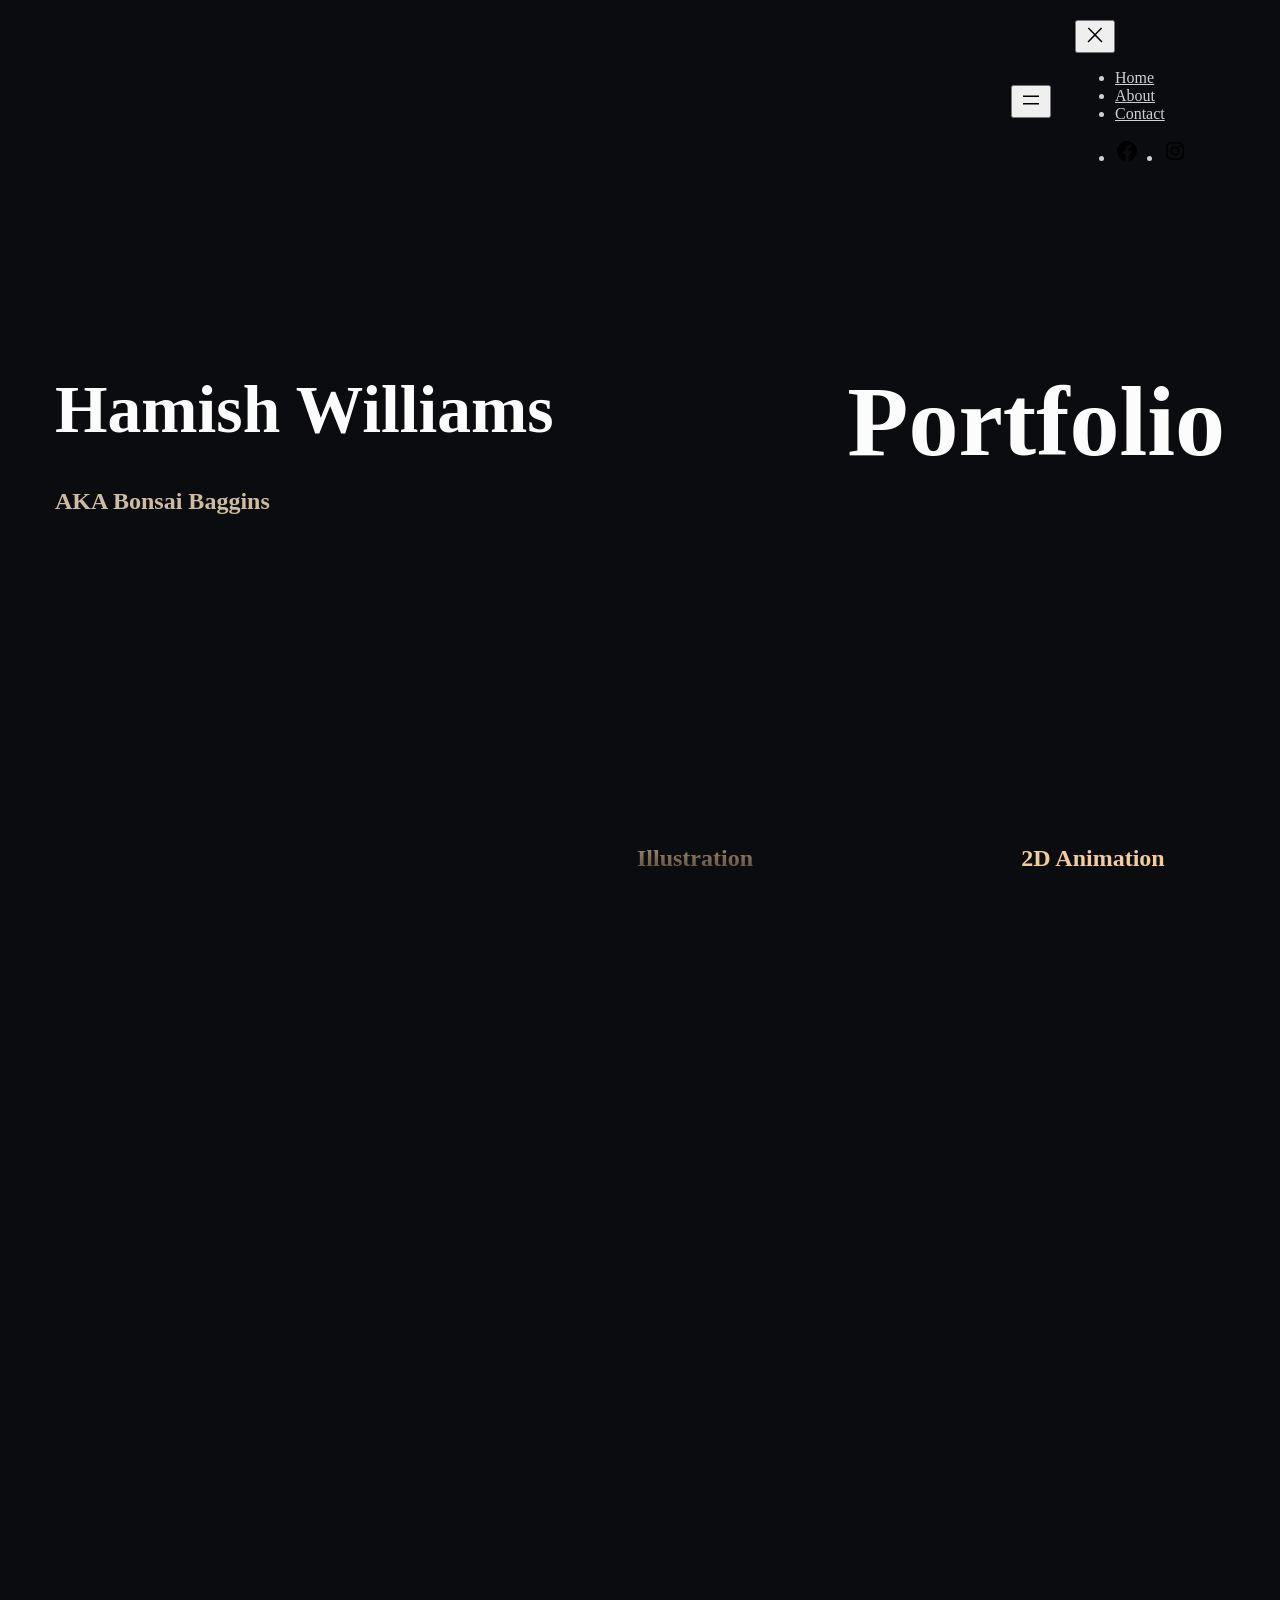
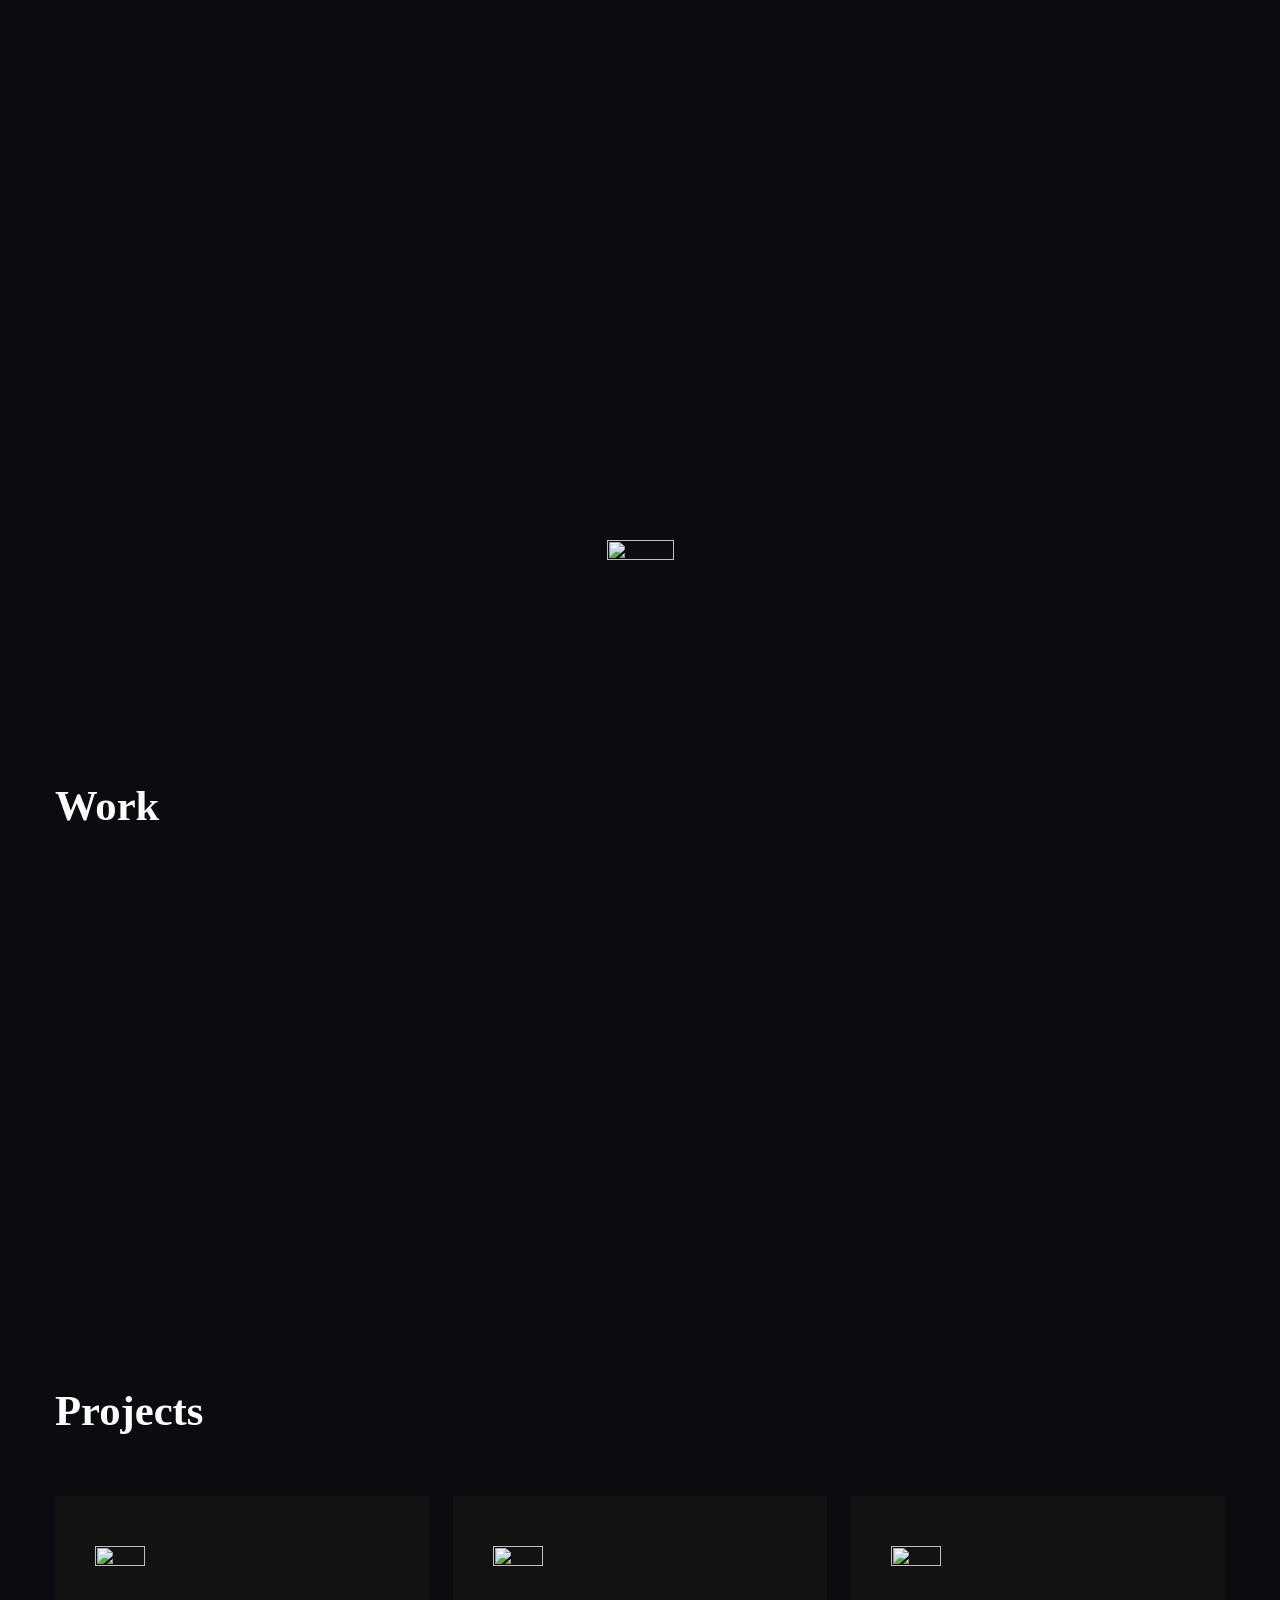
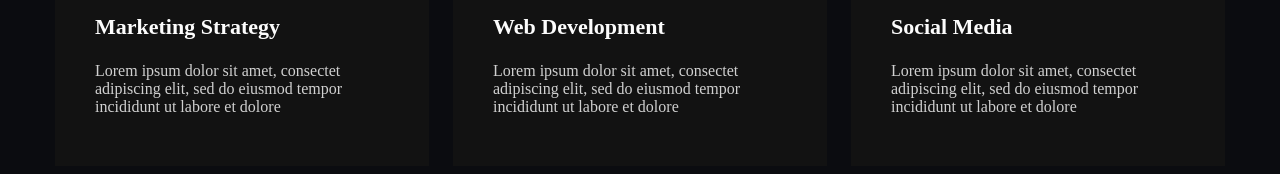
==== index.html @ 776151cf "Mobile menu update" ====
<!DOCTYPE html>
<html lang="en-US">
<head>
	<meta charset="UTF-8">
	<meta name="viewport" content="width=device-width, initial-scale=1">
<meta name="robots" content="max-image-preview:large">
<title>Bonsai Baggins Portfolio</title>
<link rel="alternate" type="application/rss+xml" title="Bonsai Baggins Portfolio &raquo; Feed" href="https://bonsaibaggins.com/feed/">
<link rel="alternate" type="application/rss+xml" title="Bonsai Baggins Portfolio &raquo; Comments Feed" href="https://bonsaibaggins.com/comments/feed/">
<script>
window._wpemojiSettings = {"baseUrl":"https:\/\/s.w.org\/images\/core\/emoji\/14.0.0\/72x72\/","ext":".png","svgUrl":"https:\/\/s.w.org\/images\/core\/emoji\/14.0.0\/svg\/","svgExt":".svg","source":{"concatemoji":"https:\/\/bonsaibaggins.com\/wp-includes\/js\/wp-emoji-release.min.js?ver=6.2"}};
/*! This file is auto-generated */
!function(e,a,t){var n,r,o,i=a.createElement("canvas"),p=i.getContext&&i.getContext("2d");function s(e,t){p.clearRect(0,0,i.width,i.height),p.fillText(e,0,0);e=i.toDataURL();return p.clearRect(0,0,i.width,i.height),p.fillText(t,0,0),e===i.toDataURL()}function c(e){var t=a.createElement("script");t.src=e,t.defer=t.type="text/javascript",a.getElementsByTagName("head")[0].appendChild(t)}for(o=Array("flag","emoji"),t.supports={everything:!0,everythingExceptFlag:!0},r=0;r<o.length;r++)t.supports[o[r]]=function(e){if(p&&p.fillText)switch(p.textBaseline="top",p.font="600 32px Arial",e){case"flag":return s("🏳️‍⚧️","🏳️​⚧️")?!1:!s("🇺🇳","🇺​🇳")&&!s("🏴󠁧󠁢󠁥󠁮󠁧󠁿","🏴​󠁧​󠁢​󠁥​󠁮​󠁧​󠁿");case"emoji":return!s("🫱🏻‍🫲🏿","🫱🏻​🫲🏿")}return!1}(o[r]),t.supports.everything=t.supports.everything&&t.supports[o[r]],"flag"!==o[r]&&(t.supports.everythingExceptFlag=t.supports.everythingExceptFlag&&t.supports[o[r]]);t.supports.everythingExceptFlag=t.supports.everythingExceptFlag&&!t.supports.flag,t.DOMReady=!1,t.readyCallback=function(){t.DOMReady=!0},t.supports.everything||(n=function(){t.readyCallback()},a.addEventListener?(a.addEventListener("DOMContentLoaded",n,!1),e.addEventListener("load",n,!1)):(e.attachEvent("onload",n),a.attachEvent("onreadystatechange",function(){"complete"===a.readyState&&t.readyCallback()})),(e=t.source||{}).concatemoji?c(e.concatemoji):e.wpemoji&&e.twemoji&&(c(e.twemoji),c(e.wpemoji)))}(window,document,window._wpemojiSettings);
</script>
<style>img.wp-smiley,
img.emoji {
	display: inline !important;
	border: none !important;
	box-shadow: none !important;
	height: 1em !important;
	width: 1em !important;
	margin: 0 0.07em !important;
	vertical-align: -0.1em !important;
	background: none !important;
	padding: 0 !important;
}</style>
	<style id="wp-block-site-logo-inline-css">.wp-block-site-logo{box-sizing:border-box;line-height:0}.wp-block-site-logo a{display:inline-block}.wp-block-site-logo.is-default-size img{height:auto;width:120px}.wp-block-site-logo img{height:auto;max-width:100%}.wp-block-site-logo a,.wp-block-site-logo img{border-radius:inherit}.wp-block-site-logo.aligncenter{margin-left:auto;margin-right:auto;text-align:center}.wp-block-site-logo.is-style-rounded{border-radius:9999px}</style>
<style id="wp-block-navigation-link-inline-css">.wp-block-navigation .wp-block-navigation-item__label{overflow-wrap:break-word;word-break:normal}.wp-block-navigation .wp-block-navigation-item__description{display:none}</style>
<link rel="stylesheet" id="wp-block-social-links-css" href="https://bonsaibaggins.com/wp-includes/blocks/social-links/style.min.css?ver=6.2" media="all">
<link rel="stylesheet" id="wp-block-navigation-css" href="https://bonsaibaggins.com/wp-includes/blocks/navigation/style.min.css?ver=6.2" media="all">
<style id="wp-block-navigation-inline-css">.wp-block-navigation a:where(:not(.wp-element-button)){color: inherit;}</style>
<style id="wp-block-columns-inline-css">.wp-block-columns{align-items:normal!important;box-sizing:border-box;display:flex;flex-wrap:wrap!important;margin-bottom:1.75em}@media (min-width:782px){.wp-block-columns{flex-wrap:nowrap!important}}.wp-block-columns.are-vertically-aligned-top{align-items:flex-start}.wp-block-columns.are-vertically-aligned-center{align-items:center}.wp-block-columns.are-vertically-aligned-bottom{align-items:flex-end}@media (max-width:781px){.wp-block-columns:not(.is-not-stacked-on-mobile)>.wp-block-column{flex-basis:100%!important}}@media (min-width:782px){.wp-block-columns:not(.is-not-stacked-on-mobile)>.wp-block-column{flex-basis:0;flex-grow:1}.wp-block-columns:not(.is-not-stacked-on-mobile)>.wp-block-column[style*=flex-basis]{flex-grow:0}}.wp-block-columns.is-not-stacked-on-mobile{flex-wrap:nowrap!important}.wp-block-columns.is-not-stacked-on-mobile>.wp-block-column{flex-basis:0;flex-grow:1}.wp-block-columns.is-not-stacked-on-mobile>.wp-block-column[style*=flex-basis]{flex-grow:0}:where(.wp-block-columns.has-background){padding:1.25em 2.375em}.wp-block-column{flex-grow:1;min-width:0;overflow-wrap:break-word;word-break:break-word}.wp-block-column.is-vertically-aligned-top{align-self:flex-start}.wp-block-column.is-vertically-aligned-center{align-self:center}.wp-block-column.is-vertically-aligned-bottom{align-self:flex-end}.wp-block-column.is-vertically-aligned-bottom,.wp-block-column.is-vertically-aligned-center,.wp-block-column.is-vertically-aligned-top{width:100%}</style>
<link rel="stylesheet" id="wp-components-css" href="https://bonsaibaggins.com/wp-includes/css/dist/components/style.min.css?ver=6.2" media="all">
<link rel="stylesheet" id="wp-block-editor-css" href="https://bonsaibaggins.com/wp-includes/css/dist/block-editor/style.min.css?ver=6.2" media="all">
<link rel="stylesheet" id="wp-nux-css" href="https://bonsaibaggins.com/wp-includes/css/dist/nux/style.min.css?ver=6.2" media="all">
<link rel="stylesheet" id="wp-reusable-blocks-css" href="https://bonsaibaggins.com/wp-includes/css/dist/reusable-blocks/style.min.css?ver=6.2" media="all">
<link rel="stylesheet" id="wp-editor-css" href="https://bonsaibaggins.com/wp-includes/css/dist/editor/style.min.css?ver=6.2" media="all">
<link rel="stylesheet" id="sticky_block-css-css" href="https://bonsaibaggins.com/wp-content/plugins/sticky-block/dist/blocks.style.build.css" media="all">
<style id="wp-block-template-part-inline-css">.wp-block-template-part.has-background{margin-bottom:0;margin-top:0;padding:1.25em 2.375em}</style>
<style id="wp-block-spacer-inline-css">.wp-block-spacer{clear:both}</style>
<style id="wp-block-heading-inline-css">h1.has-background,h2.has-background,h3.has-background,h4.has-background,h5.has-background,h6.has-background{padding:1.25em 2.375em}</style>
<link rel="stylesheet" id="edsanimate-block-style-css" href="https://bonsaibaggins.com/wp-content/plugins/animate-it/assets/css/block-style.css?ver=1681634035" media="all">
<style id="wp-block-group-inline-css">.wp-block-group{box-sizing:border-box}
:where(.wp-block-group.has-background){padding:1.25em 2.375em}</style>
<link rel="stylesheet" id="nk-awb-css" href="https://bonsaibaggins.com/wp-content/plugins/advanced-backgrounds/assets/awb/awb.min.css?ver=1.10.0" media="all">
<style id="wp-block-image-inline-css">.wp-block-image img{height:auto;max-width:100%;vertical-align:bottom}.wp-block-image img,.wp-block-image.has-custom-border img{box-sizing:border-box}.wp-block-image.aligncenter{text-align:center}.wp-block-image.alignfull img,.wp-block-image.alignwide img{height:auto;width:100%}.wp-block-image .aligncenter,.wp-block-image .alignleft,.wp-block-image .alignright,.wp-block-image.aligncenter,.wp-block-image.alignleft,.wp-block-image.alignright{display:table}.wp-block-image .aligncenter>figcaption,.wp-block-image .alignleft>figcaption,.wp-block-image .alignright>figcaption,.wp-block-image.aligncenter>figcaption,.wp-block-image.alignleft>figcaption,.wp-block-image.alignright>figcaption{caption-side:bottom;display:table-caption}.wp-block-image .alignleft{float:left;margin:.5em 1em .5em 0}.wp-block-image .alignright{float:right;margin:.5em 0 .5em 1em}.wp-block-image .aligncenter{margin-left:auto;margin-right:auto}.wp-block-image figcaption{margin-bottom:1em;margin-top:.5em}.wp-block-image .is-style-rounded img,.wp-block-image.is-style-circle-mask img,.wp-block-image.is-style-rounded img{border-radius:9999px}@supports ((-webkit-mask-image:none) or (mask-image:none)) or (-webkit-mask-image:none){.wp-block-image.is-style-circle-mask img{border-radius:0;-webkit-mask-image:url('data:image/svg+xml;utf8,<svg viewBox="0 0 100 100" xmlns="http://www.w3.org/2000/svg"><circle cx="50" cy="50" r="50"/></svg>');mask-image:url('data:image/svg+xml;utf8,<svg viewBox="0 0 100 100" xmlns="http://www.w3.org/2000/svg"><circle cx="50" cy="50" r="50"/></svg>');mask-mode:alpha;-webkit-mask-position:center;mask-position:center;-webkit-mask-repeat:no-repeat;mask-repeat:no-repeat;-webkit-mask-size:contain;mask-size:contain}}.wp-block-image :where(.has-border-color){border-style:solid}.wp-block-image :where([style*=border-top-color]){border-top-style:solid}.wp-block-image :where([style*=border-right-color]){border-right-style:solid}.wp-block-image :where([style*=border-bottom-color]){border-bottom-style:solid}.wp-block-image :where([style*=border-left-color]){border-left-style:solid}.wp-block-image :where([style*=border-width]){border-style:solid}.wp-block-image :where([style*=border-top-width]){border-top-style:solid}.wp-block-image :where([style*=border-right-width]){border-right-style:solid}.wp-block-image :where([style*=border-bottom-width]){border-bottom-style:solid}.wp-block-image :where([style*=border-left-width]){border-left-style:solid}.wp-block-image figure{margin:0}
.wp-block-image figcaption{color:#555;font-size:13px;text-align:center}.is-dark-theme .wp-block-image figcaption{color:hsla(0,0%,100%,.65)}.wp-block-image{margin:0 0 1em}</style>
<style id="wp-block-post-featured-image-inline-css">.wp-block-post-featured-image{margin-left:0;margin-right:0}.wp-block-post-featured-image a{display:block}.wp-block-post-featured-image img{box-sizing:border-box;height:auto;max-width:100%;vertical-align:bottom;width:100%}.wp-block-post-featured-image.alignfull img,.wp-block-post-featured-image.alignwide img{width:100%}.wp-block-post-featured-image .wp-block-post-featured-image__overlay.has-background-dim{background-color:#000;inset:0;position:absolute}.wp-block-post-featured-image{position:relative}.wp-block-post-featured-image .wp-block-post-featured-image__overlay.has-background-gradient{background-color:transparent}.wp-block-post-featured-image .wp-block-post-featured-image__overlay.has-background-dim-0{opacity:0}.wp-block-post-featured-image .wp-block-post-featured-image__overlay.has-background-dim-10{opacity:.1}.wp-block-post-featured-image .wp-block-post-featured-image__overlay.has-background-dim-20{opacity:.2}.wp-block-post-featured-image .wp-block-post-featured-image__overlay.has-background-dim-30{opacity:.3}.wp-block-post-featured-image .wp-block-post-featured-image__overlay.has-background-dim-40{opacity:.4}.wp-block-post-featured-image .wp-block-post-featured-image__overlay.has-background-dim-50{opacity:.5}.wp-block-post-featured-image .wp-block-post-featured-image__overlay.has-background-dim-60{opacity:.6}.wp-block-post-featured-image .wp-block-post-featured-image__overlay.has-background-dim-70{opacity:.7}.wp-block-post-featured-image .wp-block-post-featured-image__overlay.has-background-dim-80{opacity:.8}.wp-block-post-featured-image .wp-block-post-featured-image__overlay.has-background-dim-90{opacity:.9}.wp-block-post-featured-image .wp-block-post-featured-image__overlay.has-background-dim-100{opacity:1}</style>
<style id="wp-block-post-title-inline-css">.wp-block-post-title{box-sizing:border-box;word-break:break-word}.wp-block-post-title a{display:inline-block}</style>
<style id="wp-block-post-template-inline-css">.wp-block-post-template{list-style:none;margin-bottom:0;margin-top:0;max-width:100%;padding:0}.wp-block-post-template.wp-block-post-template{background:none}.wp-block-post-template.is-flex-container{display:flex;flex-direction:row;flex-wrap:wrap;gap:1.25em}.wp-block-post-template.is-flex-container li{margin:0;width:100%}@media (min-width:600px){.wp-block-post-template.is-flex-container.is-flex-container.columns-2>li{width:calc(50% - .625em)}.wp-block-post-template.is-flex-container.is-flex-container.columns-3>li{width:calc(33.33333% - .83333em)}.wp-block-post-template.is-flex-container.is-flex-container.columns-4>li{width:calc(25% - .9375em)}.wp-block-post-template.is-flex-container.is-flex-container.columns-5>li{width:calc(20% - 1em)}.wp-block-post-template.is-flex-container.is-flex-container.columns-6>li{width:calc(16.66667% - 1.04167em)}}</style>
<style id="wp-block-paragraph-inline-css">.is-small-text{font-size:.875em}.is-regular-text{font-size:1em}.is-large-text{font-size:2.25em}.is-larger-text{font-size:3em}.has-drop-cap:not(:focus):first-letter{float:left;font-size:8.4em;font-style:normal;font-weight:100;line-height:.68;margin:.05em .1em 0 0;text-transform:uppercase}body.rtl .has-drop-cap:not(:focus):first-letter{float:none;margin-left:.1em}p.has-drop-cap.has-background{overflow:hidden}p.has-background{padding:1.25em 2.375em}:where(p.has-text-color:not(.has-link-color)) a{color:inherit}</style>
<style id="wp-block-site-title-inline-css">.wp-block-site-title a{color:inherit}</style>
<style id="wp-block-separator-inline-css">@charset "UTF-8";.wp-block-separator{border:1px solid;border-left:none;border-right:none}.wp-block-separator.is-style-dots{background:none!important;border:none;height:auto;line-height:1;text-align:center}.wp-block-separator.is-style-dots:before{color:currentColor;content:"···";font-family:serif;font-size:1.5em;letter-spacing:2em;padding-left:2em}
.wp-block-separator.has-css-opacity{opacity:.4}.wp-block-separator{border:none;border-bottom:2px solid;margin-left:auto;margin-right:auto}.wp-block-separator.has-alpha-channel-opacity{opacity:1}.wp-block-separator:not(.is-style-wide):not(.is-style-dots){width:100px}.wp-block-separator.has-background:not(.is-style-dots){border-bottom:none;height:1px}.wp-block-separator.has-background:not(.is-style-wide):not(.is-style-dots){height:2px}</style>
<style id="wp-block-list-inline-css">ol,ul{box-sizing:border-box}ol.has-background,ul.has-background{padding:1.25em 2.375em}</style>
<style id="wp-block-library-inline-css">:root{--wp-admin-theme-color:#007cba;--wp-admin-theme-color--rgb:0,124,186;--wp-admin-theme-color-darker-10:#006ba1;--wp-admin-theme-color-darker-10--rgb:0,107,161;--wp-admin-theme-color-darker-20:#005a87;--wp-admin-theme-color-darker-20--rgb:0,90,135;--wp-admin-border-width-focus:2px;--wp-block-synced-color:#7a00df;--wp-block-synced-color--rgb:122,0,223}@media (-webkit-min-device-pixel-ratio:2),(min-resolution:192dpi){:root{--wp-admin-border-width-focus:1.5px}}.wp-element-button{cursor:pointer}:root{--wp--preset--font-size--normal:16px;--wp--preset--font-size--huge:42px}:root .has-very-light-gray-background-color{background-color:#eee}:root .has-very-dark-gray-background-color{background-color:#313131}:root .has-very-light-gray-color{color:#eee}:root .has-very-dark-gray-color{color:#313131}:root .has-vivid-green-cyan-to-vivid-cyan-blue-gradient-background{background:linear-gradient(135deg,#00d084,#0693e3)}:root .has-purple-crush-gradient-background{background:linear-gradient(135deg,#34e2e4,#4721fb 50%,#ab1dfe)}:root .has-hazy-dawn-gradient-background{background:linear-gradient(135deg,#faaca8,#dad0ec)}:root .has-subdued-olive-gradient-background{background:linear-gradient(135deg,#fafae1,#67a671)}:root .has-atomic-cream-gradient-background{background:linear-gradient(135deg,#fdd79a,#004a59)}:root .has-nightshade-gradient-background{background:linear-gradient(135deg,#330968,#31cdcf)}:root .has-midnight-gradient-background{background:linear-gradient(135deg,#020381,#2874fc)}.has-regular-font-size{font-size:1em}.has-larger-font-size{font-size:2.625em}.has-normal-font-size{font-size:var(--wp--preset--font-size--normal)}.has-huge-font-size{font-size:var(--wp--preset--font-size--huge)}.has-text-align-center{text-align:center}.has-text-align-left{text-align:left}.has-text-align-right{text-align:right}#end-resizable-editor-section{display:none}.aligncenter{clear:both}.items-justified-left{justify-content:flex-start}.items-justified-center{justify-content:center}.items-justified-right{justify-content:flex-end}.items-justified-space-between{justify-content:space-between}.screen-reader-text{clip:rect(1px,1px,1px,1px);word-wrap:normal!important;border:0;-webkit-clip-path:inset(50%);clip-path:inset(50%);height:1px;margin:-1px;overflow:hidden;padding:0;position:absolute;width:1px}.screen-reader-text:focus{clip:auto!important;background-color:#ddd;-webkit-clip-path:none;clip-path:none;color:#444;display:block;font-size:1em;height:auto;left:5px;line-height:normal;padding:15px 23px 14px;text-decoration:none;top:5px;width:auto;z-index:100000}html :where(.has-border-color){border-style:solid}html :where([style*=border-top-color]){border-top-style:solid}html :where([style*=border-right-color]){border-right-style:solid}html :where([style*=border-bottom-color]){border-bottom-style:solid}html :where([style*=border-left-color]){border-left-style:solid}html :where([style*=border-width]){border-style:solid}html :where([style*=border-top-width]){border-top-style:solid}html :where([style*=border-right-width]){border-right-style:solid}html :where([style*=border-bottom-width]){border-bottom-style:solid}html :where([style*=border-left-width]){border-left-style:solid}html :where(img[class*=wp-image-]){height:auto;max-width:100%}figure{margin:0 0 1em}html :where(.is-position-sticky){--wp-admin--admin-bar--position-offset:var(--wp-admin--admin-bar--height,0px)}@media screen and (max-width:600px){html :where(.is-position-sticky){--wp-admin--admin-bar--position-offset:0px}}</style>
<style id="global-styles-inline-css">body{--wp--preset--color--black: #000000;--wp--preset--color--cyan-bluish-gray: #abb8c3;--wp--preset--color--white: #ffffff;--wp--preset--color--pale-pink: #f78da7;--wp--preset--color--vivid-red: #cf2e2e;--wp--preset--color--luminous-vivid-orange: #ff6900;--wp--preset--color--luminous-vivid-amber: #fcb900;--wp--preset--color--light-green-cyan: #7bdcb5;--wp--preset--color--vivid-green-cyan: #00d084;--wp--preset--color--pale-cyan-blue: #8ed1fc;--wp--preset--color--vivid-cyan-blue: #0693e3;--wp--preset--color--vivid-purple: #9b51e0;--wp--preset--color--zeever-primary: #FCFCFC;--wp--preset--color--zeever-secondary: #f0cc9c;--wp--preset--color--zeever-third: #121212;--wp--preset--color--zeever-bodytext: #D0D0D0;--wp--preset--color--zeever-bgsoft: #0B0C10;--wp--preset--color--zeever-border: #363636;--wp--preset--color--zeever-button-border: #cfbba1;--wp--preset--color--zeever-form: #252525;--wp--preset--gradient--vivid-cyan-blue-to-vivid-purple: linear-gradient(135deg,rgba(6,147,227,1) 0%,rgb(155,81,224) 100%);--wp--preset--gradient--light-green-cyan-to-vivid-green-cyan: linear-gradient(135deg,rgb(122,220,180) 0%,rgb(0,208,130) 100%);--wp--preset--gradient--luminous-vivid-amber-to-luminous-vivid-orange: linear-gradient(135deg,rgba(252,185,0,1) 0%,rgba(255,105,0,1) 100%);--wp--preset--gradient--luminous-vivid-orange-to-vivid-red: linear-gradient(135deg,rgba(255,105,0,1) 0%,rgb(207,46,46) 100%);--wp--preset--gradient--very-light-gray-to-cyan-bluish-gray: linear-gradient(135deg,rgb(238,238,238) 0%,rgb(169,184,195) 100%);--wp--preset--gradient--cool-to-warm-spectrum: linear-gradient(135deg,rgb(74,234,220) 0%,rgb(151,120,209) 20%,rgb(207,42,186) 40%,rgb(238,44,130) 60%,rgb(251,105,98) 80%,rgb(254,248,76) 100%);--wp--preset--gradient--blush-light-purple: linear-gradient(135deg,rgb(255,206,236) 0%,rgb(152,150,240) 100%);--wp--preset--gradient--blush-bordeaux: linear-gradient(135deg,rgb(254,205,165) 0%,rgb(254,45,45) 50%,rgb(107,0,62) 100%);--wp--preset--gradient--luminous-dusk: linear-gradient(135deg,rgb(255,203,112) 0%,rgb(199,81,192) 50%,rgb(65,88,208) 100%);--wp--preset--gradient--pale-ocean: linear-gradient(135deg,rgb(255,245,203) 0%,rgb(182,227,212) 50%,rgb(51,167,181) 100%);--wp--preset--gradient--electric-grass: linear-gradient(135deg,rgb(202,248,128) 0%,rgb(113,206,126) 100%);--wp--preset--gradient--midnight: linear-gradient(135deg,rgb(2,3,129) 0%,rgb(40,116,252) 100%);--wp--preset--gradient--quinary-to-septenary: linear-gradient(160deg, var(--wp--preset--color--quinary), var(--wp--preset--color--septenary));--wp--preset--duotone--dark-grayscale: url('#wp-duotone-dark-grayscale');--wp--preset--duotone--grayscale: url('#wp-duotone-grayscale');--wp--preset--duotone--purple-yellow: url('#wp-duotone-purple-yellow');--wp--preset--duotone--blue-red: url('#wp-duotone-blue-red');--wp--preset--duotone--midnight: url('#wp-duotone-midnight');--wp--preset--duotone--magenta-yellow: url('#wp-duotone-magenta-yellow');--wp--preset--duotone--purple-green: url('#wp-duotone-purple-green');--wp--preset--duotone--blue-orange: url('#wp-duotone-blue-orange');--wp--preset--font-size--small: 18px;--wp--preset--font-size--medium: 20px;--wp--preset--font-size--large: 24px;--wp--preset--font-size--x-large: 42px;--wp--preset--font-size--tiny: 16px;--wp--preset--font-size--normal: 20px;--wp--preset--font-size--extra-large: 40px;--wp--preset--font-size--huge: 96px;--wp--preset--font-size--gigantic: 144px;--wp--preset--font-size--heading-1: clamp(42px, 5.2778vw, 76px );--wp--preset--font-size--heading-2: clamp(28px, 3.334vw, 48px);--wp--preset--font-size--heading-3: clamp(22px, 1.667vw, 24px);--wp--preset--font-size--heading-4: clamp(20px, 1.528vw, 22px);--wp--preset--font-size--heading-5: clamp(18px, 1.389vw, 20px);--wp--preset--font-size--heading-6: clamp(14px, 1.112vw, 16px);--wp--preset--font-family--primary: 'Poppins';--wp--preset--font-family--secondary: 'Heebo';--wp--preset--spacing--20: 0.44rem;--wp--preset--spacing--30: 0.67rem;--wp--preset--spacing--40: 1rem;--wp--preset--spacing--50: 1.5rem;--wp--preset--spacing--60: 2.25rem;--wp--preset--spacing--70: 3.38rem;--wp--preset--spacing--80: 5.06rem;--wp--preset--shadow--natural: 6px 6px 9px rgba(0, 0, 0, 0.2);--wp--preset--shadow--deep: 12px 12px 50px rgba(0, 0, 0, 0.4);--wp--preset--shadow--sharp: 6px 6px 0px rgba(0, 0, 0, 0.2);--wp--preset--shadow--outlined: 6px 6px 0px -3px rgba(255, 255, 255, 1), 6px 6px rgba(0, 0, 0, 1);--wp--preset--shadow--crisp: 6px 6px 0px rgba(0, 0, 0, 1);--wp--custom--headings--typography--font-family: var(--wp--preset--font-family--primary);}body { margin: 0;--wp--style--global--content-size: 1170px;--wp--style--global--wide-size: 1200px; }.wp-site-blocks > .alignleft { float: left; margin-right: 2em; }.wp-site-blocks > .alignright { float: right; margin-left: 2em; }.wp-site-blocks > .aligncenter { justify-content: center; margin-left: auto; margin-right: auto; }.wp-site-blocks > * { margin-block-start: 0; margin-block-end: 0; }.wp-site-blocks > * + * { margin-block-start: 24px; }body { --wp--style--block-gap: 24px; }body .is-layout-flow > *{margin-block-start: 0;margin-block-end: 0;}body .is-layout-flow > * + *{margin-block-start: 24px;margin-block-end: 0;}body .is-layout-constrained > *{margin-block-start: 0;margin-block-end: 0;}body .is-layout-constrained > * + *{margin-block-start: 24px;margin-block-end: 0;}body .is-layout-flex{gap: 24px;}body .is-layout-flow > .alignleft{float: left;margin-inline-start: 0;margin-inline-end: 2em;}body .is-layout-flow > .alignright{float: right;margin-inline-start: 2em;margin-inline-end: 0;}body .is-layout-flow > .aligncenter{margin-left: auto !important;margin-right: auto !important;}body .is-layout-constrained > .alignleft{float: left;margin-inline-start: 0;margin-inline-end: 2em;}body .is-layout-constrained > .alignright{float: right;margin-inline-start: 2em;margin-inline-end: 0;}body .is-layout-constrained > .aligncenter{margin-left: auto !important;margin-right: auto !important;}body .is-layout-constrained > :where(:not(.alignleft):not(.alignright):not(.alignfull)){max-width: var(--wp--style--global--content-size);margin-left: auto !important;margin-right: auto !important;}body .is-layout-constrained > .alignwide{max-width: var(--wp--style--global--wide-size);}body .is-layout-flex{display: flex;}body .is-layout-flex{flex-wrap: wrap;align-items: center;}body .is-layout-flex > *{margin: 0;}body{background-color: var(--wp--preset--color--zeever-bgsoft);color: #D0D0D0;padding-top: 0px;padding-right: 0px;padding-bottom: 0px;padding-left: 0px;}a:where(:not(.wp-element-button)){color: var(--wp--preset--color--zeever-secondary);text-decoration: underline;}h1, h2, h3, h4, h5, h6{line-height: 1;}h1{color: #FCFCFC;font-family: var(--wp--custom--headings--typography--font-family);font-size: var(--wp--preset--font-size--heading-1);font-style: normal;font-weight: 600;line-height: 1;}h2{color: #cfbba1;font-family: var(--wp--custom--headings--typography--font-family);}h3{font-family: var(--wp--custom--headings--typography--font-family);}h4{font-family: var(--wp--custom--headings--typography--font-family);}h5{font-family: var(--wp--custom--headings--typography--font-family);}h6{font-family: var(--wp--custom--headings--typography--font-family);}.wp-element-button, .wp-block-button__link{background-color: #32373c;border-width: 0;color: #fff;font-family: inherit;font-size: inherit;line-height: inherit;padding: calc(0.667em + 2px) calc(1.333em + 2px);text-decoration: none;}.has-black-color{color: var(--wp--preset--color--black) !important;}.has-cyan-bluish-gray-color{color: var(--wp--preset--color--cyan-bluish-gray) !important;}.has-white-color{color: var(--wp--preset--color--white) !important;}.has-pale-pink-color{color: var(--wp--preset--color--pale-pink) !important;}.has-vivid-red-color{color: var(--wp--preset--color--vivid-red) !important;}.has-luminous-vivid-orange-color{color: var(--wp--preset--color--luminous-vivid-orange) !important;}.has-luminous-vivid-amber-color{color: var(--wp--preset--color--luminous-vivid-amber) !important;}.has-light-green-cyan-color{color: var(--wp--preset--color--light-green-cyan) !important;}.has-vivid-green-cyan-color{color: var(--wp--preset--color--vivid-green-cyan) !important;}.has-pale-cyan-blue-color{color: var(--wp--preset--color--pale-cyan-blue) !important;}.has-vivid-cyan-blue-color{color: var(--wp--preset--color--vivid-cyan-blue) !important;}.has-vivid-purple-color{color: var(--wp--preset--color--vivid-purple) !important;}.has-zeever-primary-color{color: var(--wp--preset--color--zeever-primary) !important;}.has-zeever-secondary-color{color: var(--wp--preset--color--zeever-secondary) !important;}.has-zeever-third-color{color: var(--wp--preset--color--zeever-third) !important;}.has-zeever-bodytext-color{color: var(--wp--preset--color--zeever-bodytext) !important;}.has-zeever-bgsoft-color{color: var(--wp--preset--color--zeever-bgsoft) !important;}.has-zeever-border-color{color: var(--wp--preset--color--zeever-border) !important;}.has-zeever-button-border-color{color: var(--wp--preset--color--zeever-button-border) !important;}.has-zeever-form-color{color: var(--wp--preset--color--zeever-form) !important;}.has-black-background-color{background-color: var(--wp--preset--color--black) !important;}.has-cyan-bluish-gray-background-color{background-color: var(--wp--preset--color--cyan-bluish-gray) !important;}.has-white-background-color{background-color: var(--wp--preset--color--white) !important;}.has-pale-pink-background-color{background-color: var(--wp--preset--color--pale-pink) !important;}.has-vivid-red-background-color{background-color: var(--wp--preset--color--vivid-red) !important;}.has-luminous-vivid-orange-background-color{background-color: var(--wp--preset--color--luminous-vivid-orange) !important;}.has-luminous-vivid-amber-background-color{background-color: var(--wp--preset--color--luminous-vivid-amber) !important;}.has-light-green-cyan-background-color{background-color: var(--wp--preset--color--light-green-cyan) !important;}.has-vivid-green-cyan-background-color{background-color: var(--wp--preset--color--vivid-green-cyan) !important;}.has-pale-cyan-blue-background-color{background-color: var(--wp--preset--color--pale-cyan-blue) !important;}.has-vivid-cyan-blue-background-color{background-color: var(--wp--preset--color--vivid-cyan-blue) !important;}.has-vivid-purple-background-color{background-color: var(--wp--preset--color--vivid-purple) !important;}.has-zeever-primary-background-color{background-color: var(--wp--preset--color--zeever-primary) !important;}.has-zeever-secondary-background-color{background-color: var(--wp--preset--color--zeever-secondary) !important;}.has-zeever-third-background-color{background-color: var(--wp--preset--color--zeever-third) !important;}.has-zeever-bodytext-background-color{background-color: var(--wp--preset--color--zeever-bodytext) !important;}.has-zeever-bgsoft-background-color{background-color: var(--wp--preset--color--zeever-bgsoft) !important;}.has-zeever-border-background-color{background-color: var(--wp--preset--color--zeever-border) !important;}.has-zeever-button-border-background-color{background-color: var(--wp--preset--color--zeever-button-border) !important;}.has-zeever-form-background-color{background-color: var(--wp--preset--color--zeever-form) !important;}.has-black-border-color{border-color: var(--wp--preset--color--black) !important;}.has-cyan-bluish-gray-border-color{border-color: var(--wp--preset--color--cyan-bluish-gray) !important;}.has-white-border-color{border-color: var(--wp--preset--color--white) !important;}.has-pale-pink-border-color{border-color: var(--wp--preset--color--pale-pink) !important;}.has-vivid-red-border-color{border-color: var(--wp--preset--color--vivid-red) !important;}.has-luminous-vivid-orange-border-color{border-color: var(--wp--preset--color--luminous-vivid-orange) !important;}.has-luminous-vivid-amber-border-color{border-color: var(--wp--preset--color--luminous-vivid-amber) !important;}.has-light-green-cyan-border-color{border-color: var(--wp--preset--color--light-green-cyan) !important;}.has-vivid-green-cyan-border-color{border-color: var(--wp--preset--color--vivid-green-cyan) !important;}.has-pale-cyan-blue-border-color{border-color: var(--wp--preset--color--pale-cyan-blue) !important;}.has-vivid-cyan-blue-border-color{border-color: var(--wp--preset--color--vivid-cyan-blue) !important;}.has-vivid-purple-border-color{border-color: var(--wp--preset--color--vivid-purple) !important;}.has-zeever-primary-border-color{border-color: var(--wp--preset--color--zeever-primary) !important;}.has-zeever-secondary-border-color{border-color: var(--wp--preset--color--zeever-secondary) !important;}.has-zeever-third-border-color{border-color: var(--wp--preset--color--zeever-third) !important;}.has-zeever-bodytext-border-color{border-color: var(--wp--preset--color--zeever-bodytext) !important;}.has-zeever-bgsoft-border-color{border-color: var(--wp--preset--color--zeever-bgsoft) !important;}.has-zeever-border-border-color{border-color: var(--wp--preset--color--zeever-border) !important;}.has-zeever-button-border-border-color{border-color: var(--wp--preset--color--zeever-button-border) !important;}.has-zeever-form-border-color{border-color: var(--wp--preset--color--zeever-form) !important;}.has-vivid-cyan-blue-to-vivid-purple-gradient-background{background: var(--wp--preset--gradient--vivid-cyan-blue-to-vivid-purple) !important;}.has-light-green-cyan-to-vivid-green-cyan-gradient-background{background: var(--wp--preset--gradient--light-green-cyan-to-vivid-green-cyan) !important;}.has-luminous-vivid-amber-to-luminous-vivid-orange-gradient-background{background: var(--wp--preset--gradient--luminous-vivid-amber-to-luminous-vivid-orange) !important;}.has-luminous-vivid-orange-to-vivid-red-gradient-background{background: var(--wp--preset--gradient--luminous-vivid-orange-to-vivid-red) !important;}.has-very-light-gray-to-cyan-bluish-gray-gradient-background{background: var(--wp--preset--gradient--very-light-gray-to-cyan-bluish-gray) !important;}.has-cool-to-warm-spectrum-gradient-background{background: var(--wp--preset--gradient--cool-to-warm-spectrum) !important;}.has-blush-light-purple-gradient-background{background: var(--wp--preset--gradient--blush-light-purple) !important;}.has-blush-bordeaux-gradient-background{background: var(--wp--preset--gradient--blush-bordeaux) !important;}.has-luminous-dusk-gradient-background{background: var(--wp--preset--gradient--luminous-dusk) !important;}.has-pale-ocean-gradient-background{background: var(--wp--preset--gradient--pale-ocean) !important;}.has-electric-grass-gradient-background{background: var(--wp--preset--gradient--electric-grass) !important;}.has-midnight-gradient-background{background: var(--wp--preset--gradient--midnight) !important;}.has-quinary-to-septenary-gradient-background{background: var(--wp--preset--gradient--quinary-to-septenary) !important;}.has-small-font-size{font-size: var(--wp--preset--font-size--small) !important;}.has-medium-font-size{font-size: var(--wp--preset--font-size--medium) !important;}.has-large-font-size{font-size: var(--wp--preset--font-size--large) !important;}.has-x-large-font-size{font-size: var(--wp--preset--font-size--x-large) !important;}.has-tiny-font-size{font-size: var(--wp--preset--font-size--tiny) !important;}.has-normal-font-size{font-size: var(--wp--preset--font-size--normal) !important;}.has-extra-large-font-size{font-size: var(--wp--preset--font-size--extra-large) !important;}.has-huge-font-size{font-size: var(--wp--preset--font-size--huge) !important;}.has-gigantic-font-size{font-size: var(--wp--preset--font-size--gigantic) !important;}.has-heading-1-font-size{font-size: var(--wp--preset--font-size--heading-1) !important;}.has-heading-2-font-size{font-size: var(--wp--preset--font-size--heading-2) !important;}.has-heading-3-font-size{font-size: var(--wp--preset--font-size--heading-3) !important;}.has-heading-4-font-size{font-size: var(--wp--preset--font-size--heading-4) !important;}.has-heading-5-font-size{font-size: var(--wp--preset--font-size--heading-5) !important;}.has-heading-6-font-size{font-size: var(--wp--preset--font-size--heading-6) !important;}.has-primary-font-family{font-family: var(--wp--preset--font-family--primary) !important;}.has-secondary-font-family{font-family: var(--wp--preset--font-family--secondary) !important;}
.wp-block-columns.sticky-menu {
  z-index:999;
  position:fixed;
  padding-top:20px;
  padding-bottom:20px;
  top:0;
  left:0;
  right:0;
}.wp-block-heading.shift-up {
  margin-top: -100px;
}

.super-title {
  font-size: 100px;
}.wp-block-cover.sticky-header {
  z-index:999;
  margin:0 auto;
  width:100%;
  position:fixed;
  top:0;
  left:0;
  right:0;
}

.shift-up {
position:absolute;
bottom: 0px;
width:100%;
}.wp-block-post-featured-image.post-icon {
height:100%;
}.wp-block-post-title.icon-label {
position:absolute;
bottom: 0px;
width:100%;
background-colorb: rgba(11, 12, 16, 0.5);
background-image: linear-gradient(
  rgba(11, 12, 16, 0), 
  rgba(11, 12, 16, 1)
);
padding-top: 30px;
padding-bottom: 30px;
margin: 0px;
}.wp-block-group.set-pos {
  position:relative;
}

.shift-up-400 {
  position: absolute;
  bottom:0;
  width:100%;
  padding:0px;
}

.overlay {
position:absolute;
bottom: 0px;
width:100%;
background-colorb: rgba(11, 12, 16, 0.5);
background-image: linear-gradient(
  rgba(11, 12, 16, 0), 
  rgba(11, 12, 16, 1)
);
padding-top: 30px;
padding-bottom: 30px;
margin: 0px;
}.wp-block-image.paralax-0 {
  background-size: cover;
  min-height: 100px;
  max-height: 100px;

}</style>
<style id="core-block-supports-inline-css">.wp-container-7.wp-container-7{justify-content:space-between;}.wp-container-15.wp-container-15 > .alignfull{margin-right:calc(0px * -1);margin-left:calc(0px * -1);}.wp-elements-7b67929e2c7f0ee6538ecbc5585fcc72 a{color:#1e70ea;}.wp-container-4.wp-container-4,.wp-container-48.wp-container-48{justify-content:flex-end;}.wp-container-6.wp-container-6,.wp-container-18.wp-container-18,.wp-container-26.wp-container-26,.wp-container-29.wp-container-29,.wp-container-33.wp-container-33,.wp-container-36.wp-container-36,.wp-container-40.wp-container-40,.wp-container-46.wp-container-46,.wp-container-50.wp-container-50{flex-wrap:nowrap;}.wp-container-12.wp-container-12 > :where(:not(.alignleft):not(.alignright):not(.alignfull)),.wp-container-14.wp-container-14 > :where(:not(.alignleft):not(.alignright):not(.alignfull)),.wp-container-15.wp-container-15 > :where(:not(.alignleft):not(.alignright):not(.alignfull)),.wp-container-34.wp-container-34 > :where(:not(.alignleft):not(.alignright):not(.alignfull)),.wp-container-37.wp-container-37 > :where(:not(.alignleft):not(.alignright):not(.alignfull)),.wp-container-52.wp-container-52 > :where(:not(.alignleft):not(.alignright):not(.alignfull)){max-width:1170px;margin-left:auto !important;margin-right:auto !important;}.wp-container-12.wp-container-12 > .alignwide,.wp-container-14.wp-container-14 > .alignwide,.wp-container-15.wp-container-15 > .alignwide,.wp-container-34.wp-container-34 > .alignwide,.wp-container-37.wp-container-37 > .alignwide,.wp-container-52.wp-container-52 > .alignwide{max-width:1170px;}.wp-container-12.wp-container-12 .alignfull,.wp-container-14.wp-container-14 .alignfull,.wp-container-15.wp-container-15 .alignfull,.wp-container-34.wp-container-34 .alignfull,.wp-container-37.wp-container-37 .alignfull,.wp-container-52.wp-container-52 .alignfull{max-width:none;}.wp-elements-055d848aef27aef7fe488aa420e23fe1 a,.wp-elements-a22895d74e0607c14d57d40efde58143 a,.wp-elements-b96e67e186836df21abc4bd751c51a72 a,.wp-elements-433ade5c8f222ba5e20056ba58876a49 a,.wp-elements-39516a62bc3f0710a08dce4e2f28fcb3 a{color:var(--wp--preset--color--white);}</style>
<link rel="stylesheet" id="edsanimate-animo-css-css" href="https://bonsaibaggins.com/wp-content/plugins/animate-it/assets/css/animate-animo.css?ver=6.2" media="all">
<link rel="stylesheet" id="simplelightbox-css-css" href="https://bonsaibaggins.com/wp-content/plugins/simplelightbox/dist/simple-lightbox.min.css?ver=6.2" media="all">
<link rel="stylesheet" id="zeever-style-css" href="https://bonsaibaggins.com/wp-content/themes/zeever/style.css?ver=1.0.9" media="all">
<style id="zeever-style-inline-css">@import url(https://bonsaibaggins.com/wp-content/fonts/9e994584cf487649edbe8567314817fe.css);</style>
<link rel="stylesheet" id="zeever-core-add-css" href="https://bonsaibaggins.com/wp-content/themes/zeever//assets/css/core-add.css?ver=1.0.9" media="all">
<link rel="stylesheet" id="zeever-animate-css" href="https://bonsaibaggins.com/wp-content/themes/zeever//assets/css/animation.css?ver=1.0.9" media="all">
<link rel="stylesheet" id="shiftnav-css" href="https://bonsaibaggins.com/wp-content/plugins/shiftnav-responsive-mobile-menu/assets/css/shiftnav.min.css?ver=1.7.2" media="all">
<link rel="stylesheet" id="shiftnav-font-awesome-css" href="https://bonsaibaggins.com/wp-content/plugins/shiftnav-responsive-mobile-menu/assets/css/fontawesome/css/font-awesome.min.css?ver=1.7.2" media="all">
<link rel="stylesheet" id="shiftnav-custom-css" href="https://bonsaibaggins.com/wp-content/plugins/shiftnav-responsive-mobile-menu/custom/custom.css?ver=1.7.2" media="all">
<script src="https://bonsaibaggins.com/wp-includes/blocks/navigation/view.min.js?ver=c24330f635f5cb9d5e0e" id="wp-block-navigation-view-js"></script>
<script src="https://bonsaibaggins.com/wp-includes/blocks/navigation/view-modal.min.js?ver=f51363b18f0497ec84da" id="wp-block-navigation-view-2-js"></script>
<script src="https://bonsaibaggins.com/wp-includes/js/jquery/jquery.min.js?ver=3.6.3" id="jquery-core-js"></script>
<script src="https://bonsaibaggins.com/wp-includes/js/jquery/jquery-migrate.min.js?ver=3.4.0" id="jquery-migrate-js"></script>
<script id="photocrati_ajax-js-extra">var photocrati_ajax = {"url":"https:\/\/bonsaibaggins.com\/index.php?photocrati_ajax=1","wp_home_url":"https:\/\/bonsaibaggins.com","wp_site_url":"https:\/\/bonsaibaggins.com","wp_root_url":"https:\/\/bonsaibaggins.com","wp_plugins_url":"https:\/\/bonsaibaggins.com\/wp-content\/plugins","wp_content_url":"https:\/\/bonsaibaggins.com\/wp-content","wp_includes_url":"https:\/\/bonsaibaggins.com\/wp-includes\/","ngg_param_slug":"nggallery"};</script>
<script src="https://bonsaibaggins.com/wp-content/plugins/nextgen-gallery/products/photocrati_nextgen/modules/ajax/static/ajax.min.js?ver=3.35" id="photocrati_ajax-js"></script>
<link rel="https://api.w.org/" href="https://bonsaibaggins.com/wp-json/">
<link rel="alternate" type="application/json" href="https://bonsaibaggins.com/wp-json/wp/v2/pages/65">
<link rel="EditURI" type="application/rsd+xml" title="RSD" href="https://bonsaibaggins.com/xmlrpc.php?rsd">
<link rel="wlwmanifest" type="application/wlwmanifest+xml" href="https://bonsaibaggins.com/wp-includes/wlwmanifest.xml">
<meta name="generator" content="WordPress 6.2">
<link rel="canonical" href="https://bonsaibaggins.com/">
<link rel="shortlink" href="https://bonsaibaggins.com/">
<link rel="alternate" type="application/json+oembed" href="https://bonsaibaggins.com/wp-json/oembed/1.0/embed?url=https%3A%2F%2Fbonsaibaggins.com%2F">
<link rel="alternate" type="text/xml+oembed" href="https://bonsaibaggins.com/wp-json/oembed/1.0/embed?url=https%3A%2F%2Fbonsaibaggins.com%2F#038;format=xml">

	<!-- ShiftNav CSS
	================================================================ -->
	<style type="text/css" id="shiftnav-dynamic-css">@media only screen and (min-width:960px){ #shiftnav-toggle-main, .shiftnav-toggle-mobile{ display:none; } .shiftnav-wrap { padding-top:0 !important; } }
	@media only screen and (max-width:959px){ .wp-block-senff-sticky-block{ display:none !important; } }

/** ShiftNav Custom Menu Styles (Customizer) **/
/* togglebar */
#shiftnav-toggle-main { color:#ffffff; }

/* Status: Loaded from Transient */</style>
	<!-- end ShiftNav CSS -->

	<style>.sl-overlay{background:#000000;opacity: 0.7;z-index: 1035;}
.sl-wrapper .sl-navigation button,.sl-wrapper .sl-close,.sl-wrapper .sl-counter{color:#ffffff;z-index: 10060;}
.sl-wrapper .sl-image{z-index:10000;}
.sl-spinner{border-color:#ffffff;z-index:1007;}
.sl-wrapper{z-index:1040;}
.sl-wrapper .sl-image .sl-caption{background:#000000;color:#ffffff;opacity:0.8;}</style>
</head>

<body class="home page-template-default page page-id-65 wp-embed-responsive">
<svg xmlns="http://www.w3.org/2000/svg" viewbox="0 0 0 0" width="0" height="0" focusable="false" role="none" style="visibility: hidden; position: absolute; left: -9999px; overflow: hidden;"><defs><filter id="wp-duotone-dark-grayscale"><fecolormatrix color-interpolation-filters="sRGB" type="matrix" values=" .299 .587 .114 0 0 .299 .587 .114 0 0 .299 .587 .114 0 0 .299 .587 .114 0 0 "></fecolormatrix><fecomponenttransfer color-interpolation-filters="sRGB"><fefuncr type="table" tablevalues="0 0.49803921568627"></fefuncr><fefuncg type="table" tablevalues="0 0.49803921568627"></fefuncg><fefuncb type="table" tablevalues="0 0.49803921568627"></fefuncb><fefunca type="table" tablevalues="1 1"></fefunca></fecomponenttransfer><fecomposite in2="SourceGraphic" operator="in"></fecomposite></filter></defs></svg><svg xmlns="http://www.w3.org/2000/svg" viewbox="0 0 0 0" width="0" height="0" focusable="false" role="none" style="visibility: hidden; position: absolute; left: -9999px; overflow: hidden;"><defs><filter id="wp-duotone-grayscale"><fecolormatrix color-interpolation-filters="sRGB" type="matrix" values=" .299 .587 .114 0 0 .299 .587 .114 0 0 .299 .587 .114 0 0 .299 .587 .114 0 0 "></fecolormatrix><fecomponenttransfer color-interpolation-filters="sRGB"><fefuncr type="table" tablevalues="0 1"></fefuncr><fefuncg type="table" tablevalues="0 1"></fefuncg><fefuncb type="table" tablevalues="0 1"></fefuncb><fefunca type="table" tablevalues="1 1"></fefunca></fecomponenttransfer><fecomposite in2="SourceGraphic" operator="in"></fecomposite></filter></defs></svg><svg xmlns="http://www.w3.org/2000/svg" viewbox="0 0 0 0" width="0" height="0" focusable="false" role="none" style="visibility: hidden; position: absolute; left: -9999px; overflow: hidden;"><defs><filter id="wp-duotone-purple-yellow"><fecolormatrix color-interpolation-filters="sRGB" type="matrix" values=" .299 .587 .114 0 0 .299 .587 .114 0 0 .299 .587 .114 0 0 .299 .587 .114 0 0 "></fecolormatrix><fecomponenttransfer color-interpolation-filters="sRGB"><fefuncr type="table" tablevalues="0.54901960784314 0.98823529411765"></fefuncr><fefuncg type="table" tablevalues="0 1"></fefuncg><fefuncb type="table" tablevalues="0.71764705882353 0.25490196078431"></fefuncb><fefunca type="table" tablevalues="1 1"></fefunca></fecomponenttransfer><fecomposite in2="SourceGraphic" operator="in"></fecomposite></filter></defs></svg><svg xmlns="http://www.w3.org/2000/svg" viewbox="0 0 0 0" width="0" height="0" focusable="false" role="none" style="visibility: hidden; position: absolute; left: -9999px; overflow: hidden;"><defs><filter id="wp-duotone-blue-red"><fecolormatrix color-interpolation-filters="sRGB" type="matrix" values=" .299 .587 .114 0 0 .299 .587 .114 0 0 .299 .587 .114 0 0 .299 .587 .114 0 0 "></fecolormatrix><fecomponenttransfer color-interpolation-filters="sRGB"><fefuncr type="table" tablevalues="0 1"></fefuncr><fefuncg type="table" tablevalues="0 0.27843137254902"></fefuncg><fefuncb type="table" tablevalues="0.5921568627451 0.27843137254902"></fefuncb><fefunca type="table" tablevalues="1 1"></fefunca></fecomponenttransfer><fecomposite in2="SourceGraphic" operator="in"></fecomposite></filter></defs></svg><svg xmlns="http://www.w3.org/2000/svg" viewbox="0 0 0 0" width="0" height="0" focusable="false" role="none" style="visibility: hidden; position: absolute; left: -9999px; overflow: hidden;"><defs><filter id="wp-duotone-midnight"><fecolormatrix color-interpolation-filters="sRGB" type="matrix" values=" .299 .587 .114 0 0 .299 .587 .114 0 0 .299 .587 .114 0 0 .299 .587 .114 0 0 "></fecolormatrix><fecomponenttransfer color-interpolation-filters="sRGB"><fefuncr type="table" tablevalues="0 0"></fefuncr><fefuncg type="table" tablevalues="0 0.64705882352941"></fefuncg><fefuncb type="table" tablevalues="0 1"></fefuncb><fefunca type="table" tablevalues="1 1"></fefunca></fecomponenttransfer><fecomposite in2="SourceGraphic" operator="in"></fecomposite></filter></defs></svg><svg xmlns="http://www.w3.org/2000/svg" viewbox="0 0 0 0" width="0" height="0" focusable="false" role="none" style="visibility: hidden; position: absolute; left: -9999px; overflow: hidden;"><defs><filter id="wp-duotone-magenta-yellow"><fecolormatrix color-interpolation-filters="sRGB" type="matrix" values=" .299 .587 .114 0 0 .299 .587 .114 0 0 .299 .587 .114 0 0 .299 .587 .114 0 0 "></fecolormatrix><fecomponenttransfer color-interpolation-filters="sRGB"><fefuncr type="table" tablevalues="0.78039215686275 1"></fefuncr><fefuncg type="table" tablevalues="0 0.94901960784314"></fefuncg><fefuncb type="table" tablevalues="0.35294117647059 0.47058823529412"></fefuncb><fefunca type="table" tablevalues="1 1"></fefunca></fecomponenttransfer><fecomposite in2="SourceGraphic" operator="in"></fecomposite></filter></defs></svg><svg xmlns="http://www.w3.org/2000/svg" viewbox="0 0 0 0" width="0" height="0" focusable="false" role="none" style="visibility: hidden; position: absolute; left: -9999px; overflow: hidden;"><defs><filter id="wp-duotone-purple-green"><fecolormatrix color-interpolation-filters="sRGB" type="matrix" values=" .299 .587 .114 0 0 .299 .587 .114 0 0 .299 .587 .114 0 0 .299 .587 .114 0 0 "></fecolormatrix><fecomponenttransfer color-interpolation-filters="sRGB"><fefuncr type="table" tablevalues="0.65098039215686 0.40392156862745"></fefuncr><fefuncg type="table" tablevalues="0 1"></fefuncg><fefuncb type="table" tablevalues="0.44705882352941 0.4"></fefuncb><fefunca type="table" tablevalues="1 1"></fefunca></fecomponenttransfer><fecomposite in2="SourceGraphic" operator="in"></fecomposite></filter></defs></svg><svg xmlns="http://www.w3.org/2000/svg" viewbox="0 0 0 0" width="0" height="0" focusable="false" role="none" style="visibility: hidden; position: absolute; left: -9999px; overflow: hidden;"><defs><filter id="wp-duotone-blue-orange"><fecolormatrix color-interpolation-filters="sRGB" type="matrix" values=" .299 .587 .114 0 0 .299 .587 .114 0 0 .299 .587 .114 0 0 .299 .587 .114 0 0 "></fecolormatrix><fecomponenttransfer color-interpolation-filters="sRGB"><fefuncr type="table" tablevalues="0.098039215686275 1"></fefuncr><fefuncg type="table" tablevalues="0 0.66274509803922"></fefuncg><fefuncb type="table" tablevalues="0.84705882352941 0.41960784313725"></fefuncb><fefunca type="table" tablevalues="1 1"></fefunca></fecomponenttransfer><fecomposite in2="SourceGraphic" operator="in"></fecomposite></filter></defs></svg>
<div class="wp-site-blocks">
<div class="wp-block-group has-zeever-bgsoft-background-color has-background is-layout-constrained wp-container-15" style="padding-top:0px;padding-right:0px;padding-bottom:0px;padding-left:0px">
<header class="wp-block-template-part">
<div class="wp-block-senff-sticky-block" data-topspace="0" data-cfa="true" data-minwidth="0" data-maxwidth="99999" data-pushup="" data-zindex="1">
<div class="wp-block-columns has-zeever-bgsoft-background-color has-background is-layout-flex wp-container-6">
<div class="wp-block-column is-layout-flow"></div>



<div class="wp-block-column is-layout-flow"><nav class="is-responsive items-justified-right wp-block-navigation is-content-justification-right is-layout-flex wp-container-4" aria-label="Navigation 2"><button aria-haspopup="true" aria-label="Open menu" class="wp-block-navigation__responsive-container-open " data-micromodal-trigger="modal-3"><svg width="24" height="24" xmlns="http://www.w3.org/2000/svg" viewbox="0 0 24 24" aria-hidden="true" focusable="false"><rect x="4" y="7.5" width="16" height="1.5"></rect><rect x="4" y="15" width="16" height="1.5"></rect></svg></button>
			<div class="wp-block-navigation__responsive-container  " id="modal-3">
				<div class="wp-block-navigation__responsive-close" tabindex="-1" data-micromodal-close>
					<div class="wp-block-navigation__responsive-dialog" aria-label="Menu">
							<button aria-label="Close menu" data-micromodal-close class="wp-block-navigation__responsive-container-close"><svg xmlns="http://www.w3.org/2000/svg" viewbox="0 0 24 24" width="24" height="24" aria-hidden="true" focusable="false"><path d="M13 11.8l6.1-6.3-1-1-6.1 6.2-6.1-6.2-1 1 6.1 6.3-6.5 6.7 1 1 6.5-6.6 6.5 6.6 1-1z"></path></svg></button>
						<div class="wp-block-navigation__responsive-container-content" id="modal-3-content">
							<ul class="wp-block-navigation__container">
<li class=" wp-block-navigation-item current-menu-item wp-block-navigation-link"><a class="wp-block-navigation-item__content" href="https://bonsaibaggins.com/" aria-current="page"><span class="wp-block-navigation-item__label">Home</span></a></li>
<li class=" wp-block-navigation-item wp-block-navigation-link"><a class="wp-block-navigation-item__content" href="https://bonsaibaggins.com/about/"><span class="wp-block-navigation-item__label">About</span></a></li>
<li class=" wp-block-navigation-item wp-block-navigation-link"><a class="wp-block-navigation-item__content" href="https://bonsaibaggins.com/contact/"><span class="wp-block-navigation-item__label">Contact</span></a></li>
</ul>
<ul class="wp-block-social-links is-layout-flex">
<li class="wp-social-link wp-social-link-facebook wp-block-social-link"><a href="https://facebook.com/bonsaibaggins" class="wp-block-social-link-anchor"><svg width="24" height="24" viewbox="0 0 24 24" version="1.1" xmlns="http://www.w3.org/2000/svg" aria-hidden="true" focusable="false"><path d="M12 2C6.5 2 2 6.5 2 12c0 5 3.7 9.1 8.4 9.9v-7H7.9V12h2.5V9.8c0-2.5 1.5-3.9 3.8-3.9 1.1 0 2.2.2 2.2.2v2.5h-1.3c-1.2 0-1.6.8-1.6 1.6V12h2.8l-.4 2.9h-2.3v7C18.3 21.1 22 17 22 12c0-5.5-4.5-10-10-10z"></path></svg><span class="wp-block-social-link-label screen-reader-text">Facebook</span></a></li>

<li class="wp-social-link wp-social-link-instagram wp-block-social-link"><a href="https://instagram.com/bonsaibaggins" class="wp-block-social-link-anchor"><svg width="24" height="24" viewbox="0 0 24 24" version="1.1" xmlns="http://www.w3.org/2000/svg" aria-hidden="true" focusable="false"><path d="M12,4.622c2.403,0,2.688,0.009,3.637,0.052c0.877,0.04,1.354,0.187,1.671,0.31c0.42,0.163,0.72,0.358,1.035,0.673 c0.315,0.315,0.51,0.615,0.673,1.035c0.123,0.317,0.27,0.794,0.31,1.671c0.043,0.949,0.052,1.234,0.052,3.637 s-0.009,2.688-0.052,3.637c-0.04,0.877-0.187,1.354-0.31,1.671c-0.163,0.42-0.358,0.72-0.673,1.035 c-0.315,0.315-0.615,0.51-1.035,0.673c-0.317,0.123-0.794,0.27-1.671,0.31c-0.949,0.043-1.233,0.052-3.637,0.052 s-2.688-0.009-3.637-0.052c-0.877-0.04-1.354-0.187-1.671-0.31c-0.42-0.163-0.72-0.358-1.035-0.673 c-0.315-0.315-0.51-0.615-0.673-1.035c-0.123-0.317-0.27-0.794-0.31-1.671C4.631,14.688,4.622,14.403,4.622,12 s0.009-2.688,0.052-3.637c0.04-0.877,0.187-1.354,0.31-1.671c0.163-0.42,0.358-0.72,0.673-1.035 c0.315-0.315,0.615-0.51,1.035-0.673c0.317-0.123,0.794-0.27,1.671-0.31C9.312,4.631,9.597,4.622,12,4.622 M12,3 C9.556,3,9.249,3.01,8.289,3.054C7.331,3.098,6.677,3.25,6.105,3.472C5.513,3.702,5.011,4.01,4.511,4.511 c-0.5,0.5-0.808,1.002-1.038,1.594C3.25,6.677,3.098,7.331,3.054,8.289C3.01,9.249,3,9.556,3,12c0,2.444,0.01,2.751,0.054,3.711 c0.044,0.958,0.196,1.612,0.418,2.185c0.23,0.592,0.538,1.094,1.038,1.594c0.5,0.5,1.002,0.808,1.594,1.038 c0.572,0.222,1.227,0.375,2.185,0.418C9.249,20.99,9.556,21,12,21s2.751-0.01,3.711-0.054c0.958-0.044,1.612-0.196,2.185-0.418 c0.592-0.23,1.094-0.538,1.594-1.038c0.5-0.5,0.808-1.002,1.038-1.594c0.222-0.572,0.375-1.227,0.418-2.185 C20.99,14.751,21,14.444,21,12s-0.01-2.751-0.054-3.711c-0.044-0.958-0.196-1.612-0.418-2.185c-0.23-0.592-0.538-1.094-1.038-1.594 c-0.5-0.5-1.002-0.808-1.594-1.038c-0.572-0.222-1.227-0.375-2.185-0.418C14.751,3.01,14.444,3,12,3L12,3z M12,7.378 c-2.552,0-4.622,2.069-4.622,4.622S9.448,16.622,12,16.622s4.622-2.069,4.622-4.622S14.552,7.378,12,7.378z M12,15 c-1.657,0-3-1.343-3-3s1.343-3,3-3s3,1.343,3,3S13.657,15,12,15z M16.804,6.116c-0.596,0-1.08,0.484-1.08,1.08 s0.484,1.08,1.08,1.08c0.596,0,1.08-0.484,1.08-1.08S17.401,6.116,16.804,6.116z"></path></svg><span class="wp-block-social-link-label screen-reader-text">Instagram</span></a></li>
</ul>

						</div>
					</div>
				</div>
			</div></nav></div>
</div>
</div>



<div class="wp-block-senff-sticky-block" data-topspace="0" data-cfa="true" data-minwidth="0" data-maxwidth="99999" data-pushup="" data-zindex="1"></div>
</header>


<div style="height:50px" aria-hidden="true" class="wp-block-spacer"></div>



<div class="wp-block-group is-content-justification-space-between is-layout-flex wp-container-7">
<div class="wp-block-eds-animate-it-block eds-animate-block-save"><div class="eds-animate animated edsanimate-sis-hidden  " data-eds-entry-animation="slideInLeft" data-eds-entry-delay="0" data-eds-entry-duration="0.5" data-eds-entry-timing="ease-out" data-eds-exit-animation="" data-eds-exit-delay="0" data-eds-exit-duration="0.5" data-eds-exit-timing="linear" data-eds-repeat-count="1" data-eds-keep="yes" data-eds-animate-on="load" data-eds-scroll-offset="">
<h1 class="wp-block-heading">Hamish Williams</h1>



<h2 class="wp-block-heading" style="margin-top:0;margin-right:0;margin-bottom:0;margin-left:0;padding-top:0;padding-right:0;padding-bottom:0;padding-left:0">AKA Bonsai Baggins</h2>
</div></div>



<div class="wp-block-eds-animate-it-block eds-animate-block-save"><div class="eds-animate animated edsanimate-sis-hidden  " data-eds-entry-animation="slideInRight" data-eds-entry-delay="0.1" data-eds-entry-duration="0.5" data-eds-entry-timing="ease-out" data-eds-exit-animation="" data-eds-exit-delay="0" data-eds-exit-duration="0.5" data-eds-exit-timing="linear" data-eds-repeat-count="1" data-eds-keep="yes" data-eds-animate-on="load" data-eds-scroll-offset="">
<h1 class="wp-block-heading super-title" style="padding-top:0;padding-right:0;padding-bottom:0;padding-left:0">Portfolio</h1>
</div></div>
</div>



<div class="wp-block-eds-animate-it-block eds-animate-block-save"><div class="eds-animate animated edsanimate-sis-hidden  " data-eds-entry-animation="slideInUp" data-eds-entry-delay="0.2" data-eds-entry-duration="0.5" data-eds-entry-timing="ease-out" data-eds-exit-animation="" data-eds-exit-delay="0" data-eds-exit-duration="0.5" data-eds-exit-timing="linear" data-eds-repeat-count="1" data-eds-keep="yes" data-eds-animate-on="load" data-eds-scroll-offset="">
<div class="wp-block-group set-pos is-layout-constrained wp-container-14">
<div class="wp-block-group is-layout-flow">
<div class="wp-block-nk-awb nk-awb">
<div class="nk-awb-wrap" data-awb-type="image" data-awb-parallax="scroll" data-awb-parallax-speed="0.64" data-awb-parallax-mobile="true" data-awb-image-background-size="cover" data-awb-image-background-position="50% 50%"><div class="nk-awb-inner"><img decoding="async" src="https://bonsaibaggins.com/wp-content/uploads/2023/04/BannerSmall_BG.jpg" class="wp-image-194 jarallax-img" width="2000" height="1372" srcset="https://bonsaibaggins.com/wp-content/uploads/2023/04/BannerSmall_BG.jpg 2000w, https://bonsaibaggins.com/wp-content/uploads/2023/04/BannerSmall_BG-300x206.jpg 300w, https://bonsaibaggins.com/wp-content/uploads/2023/04/BannerSmall_BG-1024x702.jpg 1024w, https://bonsaibaggins.com/wp-content/uploads/2023/04/BannerSmall_BG-768x527.jpg 768w, https://bonsaibaggins.com/wp-content/uploads/2023/04/BannerSmall_BG-1536x1054.jpg 1536w, https://bonsaibaggins.com/wp-content/uploads/2023/04/BannerSmall_BG-500x343.jpg 500w, https://bonsaibaggins.com/wp-content/uploads/2023/04/BannerSmall_BG-800x549.jpg 800w, https://bonsaibaggins.com/wp-content/uploads/2023/04/BannerSmall_BG-1280x878.jpg 1280w, https://bonsaibaggins.com/wp-content/uploads/2023/04/BannerSmall_BG-1920x1317.jpg 1920w" sizes="(max-width: 2000px) 100vw, 2000px"></div></div>
<div style="height:500px" aria-hidden="true" class="wp-block-spacer"></div>
</div>
</div>



<div class="wp-block-group shift-up-400 is-layout-flow">
<div class="wp-block-nk-awb nk-awb">
<div class="nk-awb-wrap" data-awb-type="image" data-awb-parallax="scroll" data-awb-parallax-speed="0.75" data-awb-parallax-mobile="true" data-awb-image-background-size="cover" data-awb-image-background-position="51% 49%"><div class="nk-awb-inner"><img decoding="async" src="https://bonsaibaggins.com/wp-content/uploads/2023/04/BannerSmall_4.png" class="wp-image-193 jarallax-img" width="2000" height="1372" srcset="https://bonsaibaggins.com/wp-content/uploads/2023/04/BannerSmall_4.png 2000w, https://bonsaibaggins.com/wp-content/uploads/2023/04/BannerSmall_4-300x206.png 300w, https://bonsaibaggins.com/wp-content/uploads/2023/04/BannerSmall_4-1024x702.png 1024w, https://bonsaibaggins.com/wp-content/uploads/2023/04/BannerSmall_4-768x527.png 768w, https://bonsaibaggins.com/wp-content/uploads/2023/04/BannerSmall_4-1536x1054.png 1536w, https://bonsaibaggins.com/wp-content/uploads/2023/04/BannerSmall_4-500x343.png 500w, https://bonsaibaggins.com/wp-content/uploads/2023/04/BannerSmall_4-800x549.png 800w, https://bonsaibaggins.com/wp-content/uploads/2023/04/BannerSmall_4-1280x878.png 1280w, https://bonsaibaggins.com/wp-content/uploads/2023/04/BannerSmall_4-1920x1317.png 1920w" sizes="(max-width: 2000px) 100vw, 2000px"></div></div>
<div style="height:500px" aria-hidden="true" class="wp-block-spacer"></div>
</div>
</div>



<div class="wp-block-group shift-up-400 is-layout-flow">
<div class="wp-block-nk-awb nk-awb">
<div class="nk-awb-wrap" data-awb-type="image" data-awb-parallax="scroll" data-awb-parallax-speed="0.87" data-awb-parallax-mobile="true" data-awb-image-background-size="cover" data-awb-image-background-position="51% 49%"><div class="nk-awb-inner"><img decoding="async" src="https://bonsaibaggins.com/wp-content/uploads/2023/04/BannerSmall_3.png" class="wp-image-192 jarallax-img" width="2000" height="1372" srcset="https://bonsaibaggins.com/wp-content/uploads/2023/04/BannerSmall_3.png 2000w, https://bonsaibaggins.com/wp-content/uploads/2023/04/BannerSmall_3-300x206.png 300w, https://bonsaibaggins.com/wp-content/uploads/2023/04/BannerSmall_3-1024x702.png 1024w, https://bonsaibaggins.com/wp-content/uploads/2023/04/BannerSmall_3-768x527.png 768w, https://bonsaibaggins.com/wp-content/uploads/2023/04/BannerSmall_3-1536x1054.png 1536w, https://bonsaibaggins.com/wp-content/uploads/2023/04/BannerSmall_3-500x343.png 500w, https://bonsaibaggins.com/wp-content/uploads/2023/04/BannerSmall_3-800x549.png 800w, https://bonsaibaggins.com/wp-content/uploads/2023/04/BannerSmall_3-1280x878.png 1280w, https://bonsaibaggins.com/wp-content/uploads/2023/04/BannerSmall_3-1920x1317.png 1920w" sizes="(max-width: 2000px) 100vw, 2000px"></div></div>
<div style="height:500px" aria-hidden="true" class="wp-block-spacer"></div>
</div>
</div>



<div class="wp-block-group shift-up-400 is-layout-flow">
<div class="wp-block-nk-awb nk-awb">
<div class="nk-awb-wrap" data-awb-type="image" data-awb-parallax="scroll" data-awb-parallax-speed="1" data-awb-parallax-mobile="true" data-awb-image-background-size="cover" data-awb-image-background-position="51% 49%"><div class="nk-awb-inner"><img decoding="async" src="https://bonsaibaggins.com/wp-content/uploads/2023/04/BannerSmall_2.png" class="wp-image-191 jarallax-img" width="2000" height="1372" srcset="https://bonsaibaggins.com/wp-content/uploads/2023/04/BannerSmall_2.png 2000w, https://bonsaibaggins.com/wp-content/uploads/2023/04/BannerSmall_2-300x206.png 300w, https://bonsaibaggins.com/wp-content/uploads/2023/04/BannerSmall_2-1024x702.png 1024w, https://bonsaibaggins.com/wp-content/uploads/2023/04/BannerSmall_2-768x527.png 768w, https://bonsaibaggins.com/wp-content/uploads/2023/04/BannerSmall_2-1536x1054.png 1536w, https://bonsaibaggins.com/wp-content/uploads/2023/04/BannerSmall_2-500x343.png 500w, https://bonsaibaggins.com/wp-content/uploads/2023/04/BannerSmall_2-800x549.png 800w, https://bonsaibaggins.com/wp-content/uploads/2023/04/BannerSmall_2-1280x878.png 1280w, https://bonsaibaggins.com/wp-content/uploads/2023/04/BannerSmall_2-1920x1317.png 1920w" sizes="(max-width: 2000px) 100vw, 2000px"></div></div>
<div style="height:500px" aria-hidden="true" class="wp-block-spacer"></div>
</div>
</div>



<div class="wp-block-group shift-up-400 is-layout-constrained wp-container-12">
<div class="wp-block-nk-awb nk-awb">
<div class="nk-awb-wrap" data-awb-type="image" data-awb-parallax="scroll" data-awb-parallax-speed="1.15" data-awb-parallax-mobile="true" data-awb-image-background-size="cover" data-awb-image-background-position="51% 49%"><div class="nk-awb-inner"><img decoding="async" src="https://bonsaibaggins.com/wp-content/uploads/2023/04/BannerSmall_1.png" class="wp-image-190 jarallax-img" width="2000" height="1372" srcset="https://bonsaibaggins.com/wp-content/uploads/2023/04/BannerSmall_1.png 2000w, https://bonsaibaggins.com/wp-content/uploads/2023/04/BannerSmall_1-300x206.png 300w, https://bonsaibaggins.com/wp-content/uploads/2023/04/BannerSmall_1-1024x702.png 1024w, https://bonsaibaggins.com/wp-content/uploads/2023/04/BannerSmall_1-768x527.png 768w, https://bonsaibaggins.com/wp-content/uploads/2023/04/BannerSmall_1-1536x1054.png 1536w, https://bonsaibaggins.com/wp-content/uploads/2023/04/BannerSmall_1-500x343.png 500w, https://bonsaibaggins.com/wp-content/uploads/2023/04/BannerSmall_1-800x549.png 800w, https://bonsaibaggins.com/wp-content/uploads/2023/04/BannerSmall_1-1280x878.png 1280w, https://bonsaibaggins.com/wp-content/uploads/2023/04/BannerSmall_1-1920x1317.png 1920w" sizes="(max-width: 2000px) 100vw, 2000px"></div></div>
<div style="height:500px" aria-hidden="true" class="wp-block-spacer"></div>
</div>
</div>



<div class="wp-block-group overlay is-layout-constrained">
<figure class="wp-block-image aligncenter size-large is-resized"><a href="#work"><img decoding="async" src="https://bonsaibaggins.com/wp-content/uploads/2023/04/down-arrow-svgrepo-com.svg" alt="" class="wp-image-209" width="67" height="67"></a></figure>
</div>
</div>
</div></div>
</div>



<div class="wp-block-group has-zeever-bgsoft-background-color has-background is-layout-constrained wp-container-37" style="padding-top:0px;padding-bottom:100px">
<div style="height:100px" aria-hidden="true" id="work" class="wp-block-spacer"></div>



<div class="wp-block-columns is-layout-flex wp-container-18">
<div class="wp-block-column is-layout-flow">
<h2 class="wp-block-heading has-text-align-left is-style-lineseparator zeever-animate zeever-move-right zeever-delay-1 has-zeever-primary-color has-text-color has-heading-2-font-size">Work</h2>
</div>



<div class="wp-block-column is-layout-flow"></div>
</div>



<div class="wp-block-columns zeever-animate zeever-move-up zeever-delay-3 is-layout-flex wp-container-26">
<div class="wp-block-column is-style-customborderbottomhover zeever-animate zeever-move-up zeever-delay-1 is-layout-flow">
<div class="wp-block-query is-layout-flow"><ul class="wp-block-post-template is-layout-flow"><li class="wp-block-post post-159 post type-post status-publish format-standard has-post-thumbnail hentry category-uncategorized tag-illustration">
<figure class="post-icon wp-block-post-featured-image"><a href="https://bonsaibaggins.com/illustration/" target="_self"><img width="768" height="768" src="https://bonsaibaggins.com/wp-content/uploads/2023/04/SafirAkbasToken.png" class="attachment-post-thumbnail size-post-thumbnail wp-post-image" alt="Illustration" decoding="async" srcset="https://bonsaibaggins.com/wp-content/uploads/2023/04/SafirAkbasToken.png 768w, https://bonsaibaggins.com/wp-content/uploads/2023/04/SafirAkbasToken-300x300.png 300w, https://bonsaibaggins.com/wp-content/uploads/2023/04/SafirAkbasToken-150x150.png 150w" sizes="(max-width: 768px) 100vw, 768px"></a></figure>

<h2 style="margin-top:0;margin-right:0;margin-bottom:0;margin-left:0;" class="has-text-align-center has-text-color has-zeever-secondary-color icon-label wp-block-post-title">Illustration</h2>
</li></ul></div>
</div>



<div class="wp-block-column is-style-customborderbottomhover zeever-animate zeever-move-up zeever-delay-3 is-layout-flow">
<div class="wp-block-query is-layout-flow"><ul class="wp-block-post-template is-layout-flow"><li class="wp-block-post post-144 post type-post status-publish format-standard has-post-thumbnail hentry category-uncategorized tag-2danimation">
<figure class="post-icon wp-block-post-featured-image"><a href="https://bonsaibaggins.com/2d-animation/" target="_self"><img width="768" height="768" src="https://bonsaibaggins.com/wp-content/uploads/2023/04/SafirToken.png" class="attachment-post-thumbnail size-post-thumbnail wp-post-image" alt="2D Animation" decoding="async" srcset="https://bonsaibaggins.com/wp-content/uploads/2023/04/SafirToken.png 768w, https://bonsaibaggins.com/wp-content/uploads/2023/04/SafirToken-300x300.png 300w, https://bonsaibaggins.com/wp-content/uploads/2023/04/SafirToken-150x150.png 150w" sizes="(max-width: 768px) 100vw, 768px"></a></figure>

<h2 style="margin-top:0;margin-right:0;margin-bottom:0;margin-left:0;" class="has-text-align-center has-text-color has-zeever-secondary-color icon-label wp-block-post-title">2D Animation</h2>
</li></ul></div>
</div>



<div class="wp-block-column is-style-customborderbottomhover zeever-animate zeever-move-up zeever-delay-5 is-layout-flow"></div>
</div>



<div style="height:100px" aria-hidden="true" id="work" class="wp-block-spacer"></div>



<div class="wp-block-columns is-layout-flex wp-container-29">
<div class="wp-block-column is-layout-flow">
<h2 class="wp-block-heading has-text-align-left is-style-lineseparator zeever-animate zeever-move-right zeever-delay-1 has-zeever-primary-color has-text-color has-heading-2-font-size">Projects</h2>
</div>



<div class="wp-block-column is-layout-flow"></div>
</div>



<div class="wp-block-columns is-layout-flex wp-container-36">
<div class="wp-block-column is-layout-flow">
<div class="wp-block-group zeever-animate zeever-move-up zeever-delay-3 is-layout-constrained wp-container-34" style="padding-top:40px">
<div class="wp-block-columns is-layout-flex wp-container-33">
<div class="wp-block-column is-style-customborderbottomhover zeever-animate zeever-move-up zeever-delay-1 has-background is-layout-flow" style="background-color:#121212;padding-top:50px;padding-right:40px;padding-bottom:50px;padding-left:40px">
<figure class="wp-block-image size-full is-resized"><img decoding="async" src="https://bonsaibaggins.com/wp-content/themes/zeever/assets/img/marketing.webp" alt="" class="wp-image-131" width="50" height="50"></figure>



<h2 class="wp-block-heading has-text-align-left has-zeever-primary-color has-text-color has-heading-3-font-size" style="margin-top:20px;font-style:normal;font-weight:600">Marketing Strategy</h2>



<p class="has-text-align-left has-zeever-bodytext-color has-text-color">Lorem ipsum dolor sit amet, consectet adipiscing elit, sed do eiusmod tempor incididunt ut labore et dolore</p>
</div>



<div class="wp-block-column is-style-customborderbottomhover zeever-animate zeever-move-up zeever-delay-3 has-background is-layout-flow" style="background-color:#121212;padding-top:50px;padding-right:40px;padding-bottom:50px;padding-left:40px">
<figure class="wp-block-image size-full is-resized"><img decoding="async" src="https://bonsaibaggins.com/wp-content/themes/zeever/assets/img/web.webp" alt="" class="wp-image-132" width="50" height="50"></figure>



<h2 class="wp-block-heading has-text-align-left has-zeever-primary-color has-text-color has-heading-3-font-size" style="margin-top:20px;font-style:normal;font-weight:600">Web Development</h2>



<p class="has-text-align-left has-zeever-bodytext-color has-text-color">Lorem ipsum dolor sit amet, consectet adipiscing elit, sed do eiusmod tempor incididunt ut labore et dolore</p>
</div>



<div class="wp-block-column is-style-customborderbottomhover zeever-animate zeever-move-up zeever-delay-5 has-background is-layout-flow" style="background-color:#121212;padding-top:50px;padding-right:40px;padding-bottom:50px;padding-left:40px">
<figure class="wp-block-image size-full is-resized"><img decoding="async" src="https://bonsaibaggins.com/wp-content/themes/zeever/assets/img/social-media.webp" alt="" class="wp-image-134" width="50" height="50"></figure>



<h2 class="wp-block-heading has-text-align-left has-zeever-primary-color has-text-color has-heading-3-font-size" style="margin-top:20px;font-style:normal;font-weight:600">Social Media</h2>



<p class="has-text-align-left has-zeever-bodytext-color has-text-color">Lorem ipsum dolor sit amet, consectet adipiscing elit, sed do eiusmod tempor incididunt ut labore et dolore</p>
</div>
</div>
</div>
</div>
</div>
</div>


<div class="wp-block-template-part">
<div class="wp-block-group has-black-background-color has-background is-layout-constrained wp-container-52" style="padding-top:80px;padding-bottom:0px">
<div class="wp-block-columns are-vertically-aligned-top is-layout-flex wp-container-46" style="margin-bottom:80px">
<div class="wp-block-column is-vertically-aligned-top is-layout-flow" style="padding-right:40px;flex-basis:300px">
<h1 style="margin-bottom:30px; font-style:normal;font-weight:500;" class="has-link-color wp-block-site-title has-extra-large-font-size has-helvetica-arial-font-family wp-elements-055d848aef27aef7fe488aa420e23fe1"><a href="https://bonsaibaggins.com" target="_self" rel="home" aria-current="page">Bonsai Baggins Portfolio</a></h1>


<p class="has-text-color" style="color:#d0d0d0;font-size:14px;font-style:normal;font-weight:300">Lorem ipsum dolor sit amet, consecte adipiscing elit, sed do eiusmod tempor incididunt ut labore </p>



<div class="wp-block-group is-layout-flow" style="padding-top:10px">
<div class="wp-block-columns is-layout-flex wp-container-40">
<div class="wp-block-column is-layout-flow" style="flex-basis:25%">
<hr class="wp-block-separator has-text-color has-zeever-secondary-color has-alpha-channel-opacity has-zeever-secondary-background-color has-background is-style-default">
</div>



<div class="wp-block-column is-layout-flow" style="flex-basis:66.66%"></div>
</div>
</div>
</div>



<div class="wp-block-column is-vertically-aligned-top is-layout-flow" style="padding-top:20px;padding-left:0px;flex-basis:200px">
<h2 class="has-white-color has-text-color has-small-font-size wp-block-heading" style="font-style:normal;font-weight:500;margin-bottom:0px;margin-left:25px">Services</h2>



<ul class="has-white-color has-text-color has-tiny-font-size" style="font-style:normal;font-weight:400;line-height:2.8">
<li>UI Design</li>
<li><span style='font-family: -apple-system, BlinkMacSystemFont, "Segoe UI", Roboto, "Helvetica Neue", Arial, "Noto Sans", sans-serif, "Apple Color Emoji", "Segoe UI Emoji", "Segoe UI Symbol", "Noto Color Emoji";'>Digital Strategy</span></li>
<li><span style='font-family: -apple-system, BlinkMacSystemFont, "Segoe UI", Roboto, "Helvetica Neue", Arial, "Noto Sans", sans-serif, "Apple Color Emoji", "Segoe UI Emoji", "Segoe UI Symbol", "Noto Color Emoji";'>Social Media</span></li>
<li><span style='font-family: -apple-system, BlinkMacSystemFont, "Segoe UI", Roboto, "Helvetica Neue", Arial, "Noto Sans", sans-serif, "Apple Color Emoji", "Segoe UI Emoji", "Segoe UI Symbol", "Noto Color Emoji";'>Content Writing</span></li>
</ul>
</div>



<div class="wp-block-column is-vertically-aligned-top is-layout-flow" style="padding-top:20px;padding-left:60px;flex-basis:200px">
<h2 class="has-white-color has-text-color has-small-font-size wp-block-heading" style="font-style:normal;font-weight:500">Quick Links</h2>



<p class="has-white-color has-text-color has-link-color wp-elements-a22895d74e0607c14d57d40efde58143">Home</p>



<p class="has-white-color has-text-color has-link-color wp-elements-b96e67e186836df21abc4bd751c51a72">About Us</p>



<p class="has-white-color has-text-color has-link-color wp-elements-433ade5c8f222ba5e20056ba58876a49">Services</p>



<p class="has-white-color has-text-color has-link-color wp-elements-39516a62bc3f0710a08dce4e2f28fcb3">Contact</p>
</div>



<div class="wp-block-column is-vertically-aligned-top is-layout-flow" style="padding-top:20px;padding-right:20px">
<h2 class="has-white-color has-text-color has-small-font-size wp-block-heading" style="font-style:normal;font-weight:500;margin-left:25px">Contact</h2>



<ul class="has-white-color has-text-color has-tiny-font-size" style="font-style:normal;font-weight:400;line-height:2.8">
<li>Jl. Sunset Road No.815 Kuta, Badung, Bali – 80361</li>
<li>(021) 123 &#8211; 4567</li>
<li>support@domain.com</li>
</ul>
</div>
</div>



<hr class="wp-block-separator has-text-color has-zeever-third-color has-alpha-channel-opacity has-zeever-third-background-color has-background is-style-wide">



<div class="wp-block-group is-layout-flow" style="padding-top:0px;padding-bottom:10px">
<div class="wp-block-columns are-vertically-aligned-center is-layout-flex wp-container-50">
<div class="wp-block-column is-vertically-aligned-center is-layout-flow">
<p class="has-text-align-left has-text-color has-link-color wp-elements-7b67929e2c7f0ee6538ecbc5585fcc72" style="color:#d0d0d0;font-size:14px;font-style:normal;font-weight:300">Copyright © 2022. All rights reserved.</p>
</div>



<div class="wp-block-column is-vertically-aligned-center is-layout-flow">
<ul class="wp-block-social-links has-small-icon-size has-icon-color is-style-logos-only is-horizontal is-content-justification-right is-layout-flex wp-container-48">
<li style="color: #ffffff; " class="wp-social-link wp-social-link-facebook wp-block-social-link"><a href="https://facebook.com/" class="wp-block-social-link-anchor"><svg width="24" height="24" viewbox="0 0 24 24" version="1.1" xmlns="http://www.w3.org/2000/svg" aria-hidden="true" focusable="false"><path d="M12 2C6.5 2 2 6.5 2 12c0 5 3.7 9.1 8.4 9.9v-7H7.9V12h2.5V9.8c0-2.5 1.5-3.9 3.8-3.9 1.1 0 2.2.2 2.2.2v2.5h-1.3c-1.2 0-1.6.8-1.6 1.6V12h2.8l-.4 2.9h-2.3v7C18.3 21.1 22 17 22 12c0-5.5-4.5-10-10-10z"></path></svg><span class="wp-block-social-link-label screen-reader-text">Facebook</span></a></li>

<li style="color: #ffffff; " class="wp-social-link wp-social-link-twitter wp-block-social-link"><a href="https://twitter.com/" class="wp-block-social-link-anchor"><svg width="24" height="24" viewbox="0 0 24 24" version="1.1" xmlns="http://www.w3.org/2000/svg" aria-hidden="true" focusable="false"><path d="M22.23,5.924c-0.736,0.326-1.527,0.547-2.357,0.646c0.847-0.508,1.498-1.312,1.804-2.27 c-0.793,0.47-1.671,0.812-2.606,0.996C18.324,4.498,17.257,4,16.077,4c-2.266,0-4.103,1.837-4.103,4.103 c0,0.322,0.036,0.635,0.106,0.935C8.67,8.867,5.647,7.234,3.623,4.751C3.27,5.357,3.067,6.062,3.067,6.814 c0,1.424,0.724,2.679,1.825,3.415c-0.673-0.021-1.305-0.206-1.859-0.513c0,0.017,0,0.034,0,0.052c0,1.988,1.414,3.647,3.292,4.023 c-0.344,0.094-0.707,0.144-1.081,0.144c-0.264,0-0.521-0.026-0.772-0.074c0.522,1.63,2.038,2.816,3.833,2.85 c-1.404,1.1-3.174,1.756-5.096,1.756c-0.331,0-0.658-0.019-0.979-0.057c1.816,1.164,3.973,1.843,6.29,1.843 c7.547,0,11.675-6.252,11.675-11.675c0-0.178-0.004-0.355-0.012-0.531C20.985,7.47,21.68,6.747,22.23,5.924z"></path></svg><span class="wp-block-social-link-label screen-reader-text">Twitter</span></a></li>

<li style="color: #ffffff; " class="wp-social-link wp-social-link-instagram wp-block-social-link"><a href="https://instagram.com/" class="wp-block-social-link-anchor"><svg width="24" height="24" viewbox="0 0 24 24" version="1.1" xmlns="http://www.w3.org/2000/svg" aria-hidden="true" focusable="false"><path d="M12,4.622c2.403,0,2.688,0.009,3.637,0.052c0.877,0.04,1.354,0.187,1.671,0.31c0.42,0.163,0.72,0.358,1.035,0.673 c0.315,0.315,0.51,0.615,0.673,1.035c0.123,0.317,0.27,0.794,0.31,1.671c0.043,0.949,0.052,1.234,0.052,3.637 s-0.009,2.688-0.052,3.637c-0.04,0.877-0.187,1.354-0.31,1.671c-0.163,0.42-0.358,0.72-0.673,1.035 c-0.315,0.315-0.615,0.51-1.035,0.673c-0.317,0.123-0.794,0.27-1.671,0.31c-0.949,0.043-1.233,0.052-3.637,0.052 s-2.688-0.009-3.637-0.052c-0.877-0.04-1.354-0.187-1.671-0.31c-0.42-0.163-0.72-0.358-1.035-0.673 c-0.315-0.315-0.51-0.615-0.673-1.035c-0.123-0.317-0.27-0.794-0.31-1.671C4.631,14.688,4.622,14.403,4.622,12 s0.009-2.688,0.052-3.637c0.04-0.877,0.187-1.354,0.31-1.671c0.163-0.42,0.358-0.72,0.673-1.035 c0.315-0.315,0.615-0.51,1.035-0.673c0.317-0.123,0.794-0.27,1.671-0.31C9.312,4.631,9.597,4.622,12,4.622 M12,3 C9.556,3,9.249,3.01,8.289,3.054C7.331,3.098,6.677,3.25,6.105,3.472C5.513,3.702,5.011,4.01,4.511,4.511 c-0.5,0.5-0.808,1.002-1.038,1.594C3.25,6.677,3.098,7.331,3.054,8.289C3.01,9.249,3,9.556,3,12c0,2.444,0.01,2.751,0.054,3.711 c0.044,0.958,0.196,1.612,0.418,2.185c0.23,0.592,0.538,1.094,1.038,1.594c0.5,0.5,1.002,0.808,1.594,1.038 c0.572,0.222,1.227,0.375,2.185,0.418C9.249,20.99,9.556,21,12,21s2.751-0.01,3.711-0.054c0.958-0.044,1.612-0.196,2.185-0.418 c0.592-0.23,1.094-0.538,1.594-1.038c0.5-0.5,0.808-1.002,1.038-1.594c0.222-0.572,0.375-1.227,0.418-2.185 C20.99,14.751,21,14.444,21,12s-0.01-2.751-0.054-3.711c-0.044-0.958-0.196-1.612-0.418-2.185c-0.23-0.592-0.538-1.094-1.038-1.594 c-0.5-0.5-1.002-0.808-1.594-1.038c-0.572-0.222-1.227-0.375-2.185-0.418C14.751,3.01,14.444,3,12,3L12,3z M12,7.378 c-2.552,0-4.622,2.069-4.622,4.622S9.448,16.622,12,16.622s4.622-2.069,4.622-4.622S14.552,7.378,12,7.378z M12,15 c-1.657,0-3-1.343-3-3s1.343-3,3-3s3,1.343,3,3S13.657,15,12,15z M16.804,6.116c-0.596,0-1.08,0.484-1.08,1.08 s0.484,1.08,1.08,1.08c0.596,0,1.08-0.484,1.08-1.08S17.401,6.116,16.804,6.116z"></path></svg><span class="wp-block-social-link-label screen-reader-text">Instagram</span></a></li>

<li style="color: #ffffff; " class="wp-social-link wp-social-link-youtube wp-block-social-link"><a href="https://youtube.com/" class="wp-block-social-link-anchor"><svg width="24" height="24" viewbox="0 0 24 24" version="1.1" xmlns="http://www.w3.org/2000/svg" aria-hidden="true" focusable="false"><path d="M21.8,8.001c0,0-0.195-1.378-0.795-1.985c-0.76-0.797-1.613-0.801-2.004-0.847c-2.799-0.202-6.997-0.202-6.997-0.202 h-0.009c0,0-4.198,0-6.997,0.202C4.608,5.216,3.756,5.22,2.995,6.016C2.395,6.623,2.2,8.001,2.2,8.001S2,9.62,2,11.238v1.517 c0,1.618,0.2,3.237,0.2,3.237s0.195,1.378,0.795,1.985c0.761,0.797,1.76,0.771,2.205,0.855c1.6,0.153,6.8,0.201,6.8,0.201 s4.203-0.006,7.001-0.209c0.391-0.047,1.243-0.051,2.004-0.847c0.6-0.607,0.795-1.985,0.795-1.985s0.2-1.618,0.2-3.237v-1.517 C22,9.62,21.8,8.001,21.8,8.001z M9.935,14.594l-0.001-5.62l5.404,2.82L9.935,14.594z"></path></svg><span class="wp-block-social-link-label screen-reader-text">YouTube</span></a></li>
</ul>
</div>
</div>
</div>
</div>
</div>
</div>

		<style id="skip-link-styles">.skip-link.screen-reader-text {
			border: 0;
			clip: rect(1px,1px,1px,1px);
			clip-path: inset(50%);
			height: 1px;
			margin: -1px;
			overflow: hidden;
			padding: 0;
			position: absolute !important;
			width: 1px;
			word-wrap: normal !important;
		}

		.skip-link.screen-reader-text:focus {
			background-color: #eee;
			clip: auto !important;
			clip-path: none;
			color: #444;
			display: block;
			font-size: 1em;
			height: auto;
			left: 5px;
			line-height: normal;
			padding: 15px 23px 14px;
			text-decoration: none;
			top: 5px;
			width: auto;
			z-index: 100000;
		}</style>
		<script>( function() {
		var skipLinkTarget = document.querySelector( 'main' ),
			sibling,
			skipLinkTargetID,
			skipLink;

		// Early exit if a skip-link target can't be located.
		if ( ! skipLinkTarget ) {
			return;
		}

		// Get the site wrapper.
		// The skip-link will be injected in the beginning of it.
		sibling = document.querySelector( '.wp-site-blocks' );

		// Early exit if the root element was not found.
		if ( ! sibling ) {
			return;
		}

		// Get the skip-link target's ID, and generate one if it doesn't exist.
		skipLinkTargetID = skipLinkTarget.id;
		if ( ! skipLinkTargetID ) {
			skipLinkTargetID = 'wp--skip-link--target';
			skipLinkTarget.id = skipLinkTargetID;
		}

		// Create the skip link.
		skipLink = document.createElement( 'a' );
		skipLink.classList.add( 'skip-link', 'screen-reader-text' );
		skipLink.href = '#' + skipLinkTargetID;
		skipLink.innerHTML = 'Skip to content';

		// Inject the skip link.
		sibling.parentElement.insertBefore( skipLink, sibling );
	}() );</script>
	
	<!-- ShiftNav Main Toggle -->
		<div id="shiftnav-toggle-main" class="shiftnav-toggle-main-align-center shiftnav-toggle-style-burger_only shiftnav-togglebar-gap-auto shiftnav-togglebar-transparent shiftnav-toggle-edge-right shiftnav-toggle-icon-x">
<button id="shiftnav-toggle-main-button" class="shiftnav-toggle shiftnav-toggle-shiftnav-main shiftnav-toggle-burger" tabindex="1" data-shiftnav-target="shiftnav-main" aria-label="Toggle Menu"><i class="fa fa-bars"></i></button>	</div>	
	<!-- /#shiftnav-toggle-main -->

	


	<!-- ShiftNav #shiftnav-main -->
	<div class="shiftnav shiftnav-nojs shiftnav-shiftnav-main shiftnav-right-edge shiftnav-skin-custom shiftnav-transition-standard" id="shiftnav-main" data-shiftnav-id="shiftnav-main">
		<div class="shiftnav-inner">

		
			<h3 class="shiftnav-menu-title shiftnav-site-title"><a href="https://bonsaibaggins.com">Bonsai Baggins Portfolio</a></h3>
	<nav class="shiftnav-nav"><ul id="menu-navigation" class="shiftnav-menu shiftnav-targets-default shiftnav-targets-text-default shiftnav-targets-icon-default">
<li id="menu-item-69" class="menu-item menu-item-type-post_type menu-item-object-page menu-item-home current-menu-item page_item page-item-65 current_page_item menu-item-69 shiftnav-depth-0"><a class="shiftnav-target" href="https://bonsaibaggins.com/" data-ps2id-api="true">Home</a></li>
<li id="menu-item-70" class="menu-item menu-item-type-post_type menu-item-object-page menu-item-70 shiftnav-depth-0"><a class="shiftnav-target" href="https://bonsaibaggins.com/about/" data-ps2id-api="true">About</a></li>
<li id="menu-item-73" class="menu-item menu-item-type-post_type menu-item-object-page menu-item-73 shiftnav-depth-0"><a class="shiftnav-target" href="https://bonsaibaggins.com/contact/" data-ps2id-api="true">Contact</a></li>
</ul></nav>
		<button class="shiftnav-sr-close shiftnav-sr-only shiftnav-sr-only-focusable">
			&times; Close Panel		</button>

		</div>
<!-- /.shiftnav-inner -->
	</div>
<!-- /.shiftnav #shiftnav-main -->


	<script src="https://bonsaibaggins.com/wp-content/plugins/advanced-backgrounds/assets/vendor/jarallax/dist/jarallax.min.js?ver=2.1.3" id="jarallax-js"></script>
<script src="https://bonsaibaggins.com/wp-content/plugins/advanced-backgrounds/assets/vendor/jarallax/dist/jarallax-video.min.js?ver=2.1.3" id="jarallax-video-js"></script>
<script id="nk-awb-js-extra">var AWBData = {"settings":{"disable_parallax":[],"disable_video":[],"full_width_fallback":false}};</script>
<script src="https://bonsaibaggins.com/wp-content/plugins/advanced-backgrounds/assets/awb/awb.min.js?ver=1.10.0" id="nk-awb-js"></script>
<script src="https://bonsaibaggins.com/wp-content/plugins/animate-it/assets/js/animo.min.js?ver=1.0.3" id="edsanimate-animo-script-js"></script>
<script src="https://bonsaibaggins.com/wp-content/plugins/animate-it/assets/js/jquery.ba-throttle-debounce.min.js?ver=1.1" id="edsanimate-throttle-debounce-script-js"></script>
<script src="https://bonsaibaggins.com/wp-content/plugins/animate-it/assets/js/viewportchecker.js?ver=1.4.4" id="viewportcheck-script-js"></script>
<script src="https://bonsaibaggins.com/wp-content/plugins/animate-it/assets/js/edsanimate.js?ver=1.4.4" id="edsanimate-script-js"></script>
<script id="edsanimate-site-script-js-extra">var edsanimate_options = {"offset":"75","hide_hz_scrollbar":"1","hide_vl_scrollbar":"0"};</script>
<script src="https://bonsaibaggins.com/wp-content/plugins/animate-it/assets/js/edsanimate.site.js?ver=1.4.5" id="edsanimate-site-script-js"></script>
<script id="page-scroll-to-id-plugin-script-js-extra">var mPS2id_params = {"instances":{"mPS2id_instance_0":{"selector":"a[href*='#']:not([href='#'])","autoSelectorMenuLinks":"true","excludeSelector":"a[href^='#tab-'], a[href^='#tabs-'], a[data-toggle]:not([data-toggle='tooltip']), a[data-slide], a[data-vc-tabs], a[data-vc-accordion], a.screen-reader-text.skip-link","scrollSpeed":800,"autoScrollSpeed":"true","scrollEasing":"easeInOutQuint","scrollingEasing":"easeOutQuint","forceScrollEasing":"false","pageEndSmoothScroll":"true","stopScrollOnUserAction":"false","autoCorrectScroll":"false","autoCorrectScrollExtend":"false","layout":"vertical","offset":0,"dummyOffset":"false","highlightSelector":"","clickedClass":"mPS2id-clicked","targetClass":"mPS2id-target","highlightClass":"mPS2id-highlight","forceSingleHighlight":"false","keepHighlightUntilNext":"false","highlightByNextTarget":"false","appendHash":"false","scrollToHash":"true","scrollToHashForAll":"true","scrollToHashDelay":0,"scrollToHashUseElementData":"true","scrollToHashRemoveUrlHash":"false","disablePluginBelow":0,"adminDisplayWidgetsId":"true","adminTinyMCEbuttons":"true","unbindUnrelatedClickEvents":"false","unbindUnrelatedClickEventsSelector":"","normalizeAnchorPointTargets":"false","encodeLinks":"false"}},"total_instances":"1","shortcode_class":"_ps2id"};</script>
<script src="https://bonsaibaggins.com/wp-content/plugins/page-scroll-to-id/js/page-scroll-to-id.min.js?ver=1.7.7" id="page-scroll-to-id-plugin-script-js"></script>
<script src="https://bonsaibaggins.com/wp-content/plugins/sticky-block/dist/sticky-block.min.js?ver=1.0" id="sticky_block-js-js"></script>
<script id="ngg_common-js-extra">var nextgen_lightbox_settings = {"static_path":"https:\/\/bonsaibaggins.com\/wp-content\/plugins\/nextgen-gallery\/products\/photocrati_nextgen\/modules\/lightbox\/static\/{placeholder}","context":"all_images"};</script>
<script src="https://bonsaibaggins.com/wp-content/plugins/nextgen-gallery/products/photocrati_nextgen/modules/nextgen_gallery_display/static/common.js?ver=3.35" id="ngg_common-js"></script>
<script src="https://bonsaibaggins.com/wp-content/plugins/nextgen-gallery/products/photocrati_nextgen/modules/lightbox/static/lightbox_context.js?ver=3.35" id="ngg_lightbox_context-js"></script>
<script src="https://bonsaibaggins.com/wp-content/plugins/simplelightbox/dist/simple-lightbox.min.js?ver=2.10.0" id="simplelightbox-js"></script>
<script id="simplelightbox-call-js-extra">var php_vars = {"ar_sl_sourceAttr":"href","ar_sl_overlay":"1","ar_sl_spinner":"1","ar_sl_nav":"1","ar_sl_navtextPrev":"‹","ar_sl_navtextNext":"›","ar_sl_caption":"","ar_sl_captionSelector":"img","ar_sl_captionType":"attr","ar_sl_captionData":"title","ar_sl_captionPosition":"bottom","ar_sl_captionDelay":"0","ar_sl_captionClass":"","ar_sl_close":"1","ar_sl_closeText":"×","ar_sl_swipeClose":"1","ar_sl_showCounter":"1","ar_sl_fileExt":"png|jpg|jpeg|gif|webp","ar_sl_animationSpeed":"300","ar_sl_animationSlide":"1","ar_sl_preloading":"1","ar_sl_enableKeyboard":"1","ar_sl_loop":"1","ar_sl_rel":"false","ar_sl_docClose":"1","ar_sl_swipeTolerance":"50","ar_sl_className":"simple-lightbox","ar_sl_widthRatio":"0.8","ar_sl_heightRatio":"0.9","ar_sl_scaleImageToRatio":"","ar_sl_disableRightClick":"","ar_sl_disableScroll":"1","ar_sl_alertError":"1","ar_sl_alertErrorMessage":"Image not found, next image will be loaded","ar_sl_additionalHtml":"","ar_sl_history":"1","ar_sl_throttleInterval":"0","ar_sl_doubleTapZoom":"2","ar_sl_maxZoom":"10","ar_sl_htmlClass":"has-lightbox","ar_sl_rtl":"","ar_sl_fixedClass":"sl-fixed","ar_sl_fadeSpeed":"300","ar_sl_uniqueImages":"1","ar_sl_focus":"1","ar_sl_scrollZoom":"1","ar_sl_scrollZoomFactor":"0.5","ar_sl_useLegacy":"","ar_sl_additionalSelectors":"","ar_sl_overlayColor":"#000000","ar_sl_overlayOpacity":"0.7","ar_sl_btnColor":"#ffffff","ar_sl_loaderColor":"#ffffff","ar_sl_captionColor":"#000000","ar_sl_captionFontColor":"#ffffff","ar_sl_captionOpacity":"0.8","ar_sl_zindex":"1000"};</script>
<script src="https://bonsaibaggins.com/wp-content/plugins/simplelightbox/resources/js/setup.simplelightbox.js?ver=2.10.0" id="simplelightbox-call-js"></script>
<script src="https://bonsaibaggins.com/wp-content/themes/zeever//assets/js/index.js?ver=1.0.9" id="zeever-animate-js"></script>
<script id="shiftnav-js-extra">var shiftnav_data = {"shift_body":"on","shift_body_wrapper":"","lock_body":"off","lock_body_x":"off","open_current":"off","collapse_accordions":"off","scroll_panel":"on","breakpoint":"960","v":"1.7.2","pro":"0","touch_off_close":"on","scroll_offset":"100","disable_transforms":"off","close_on_target_click":"off","scroll_top_boundary":"50","scroll_tolerance":"10","process_uber_segments":"on"};</script>
<script src="https://bonsaibaggins.com/wp-content/plugins/shiftnav-responsive-mobile-menu/assets/js/shiftnav.min.js?ver=1.7.2" id="shiftnav-js"></script>
</body>
</html>
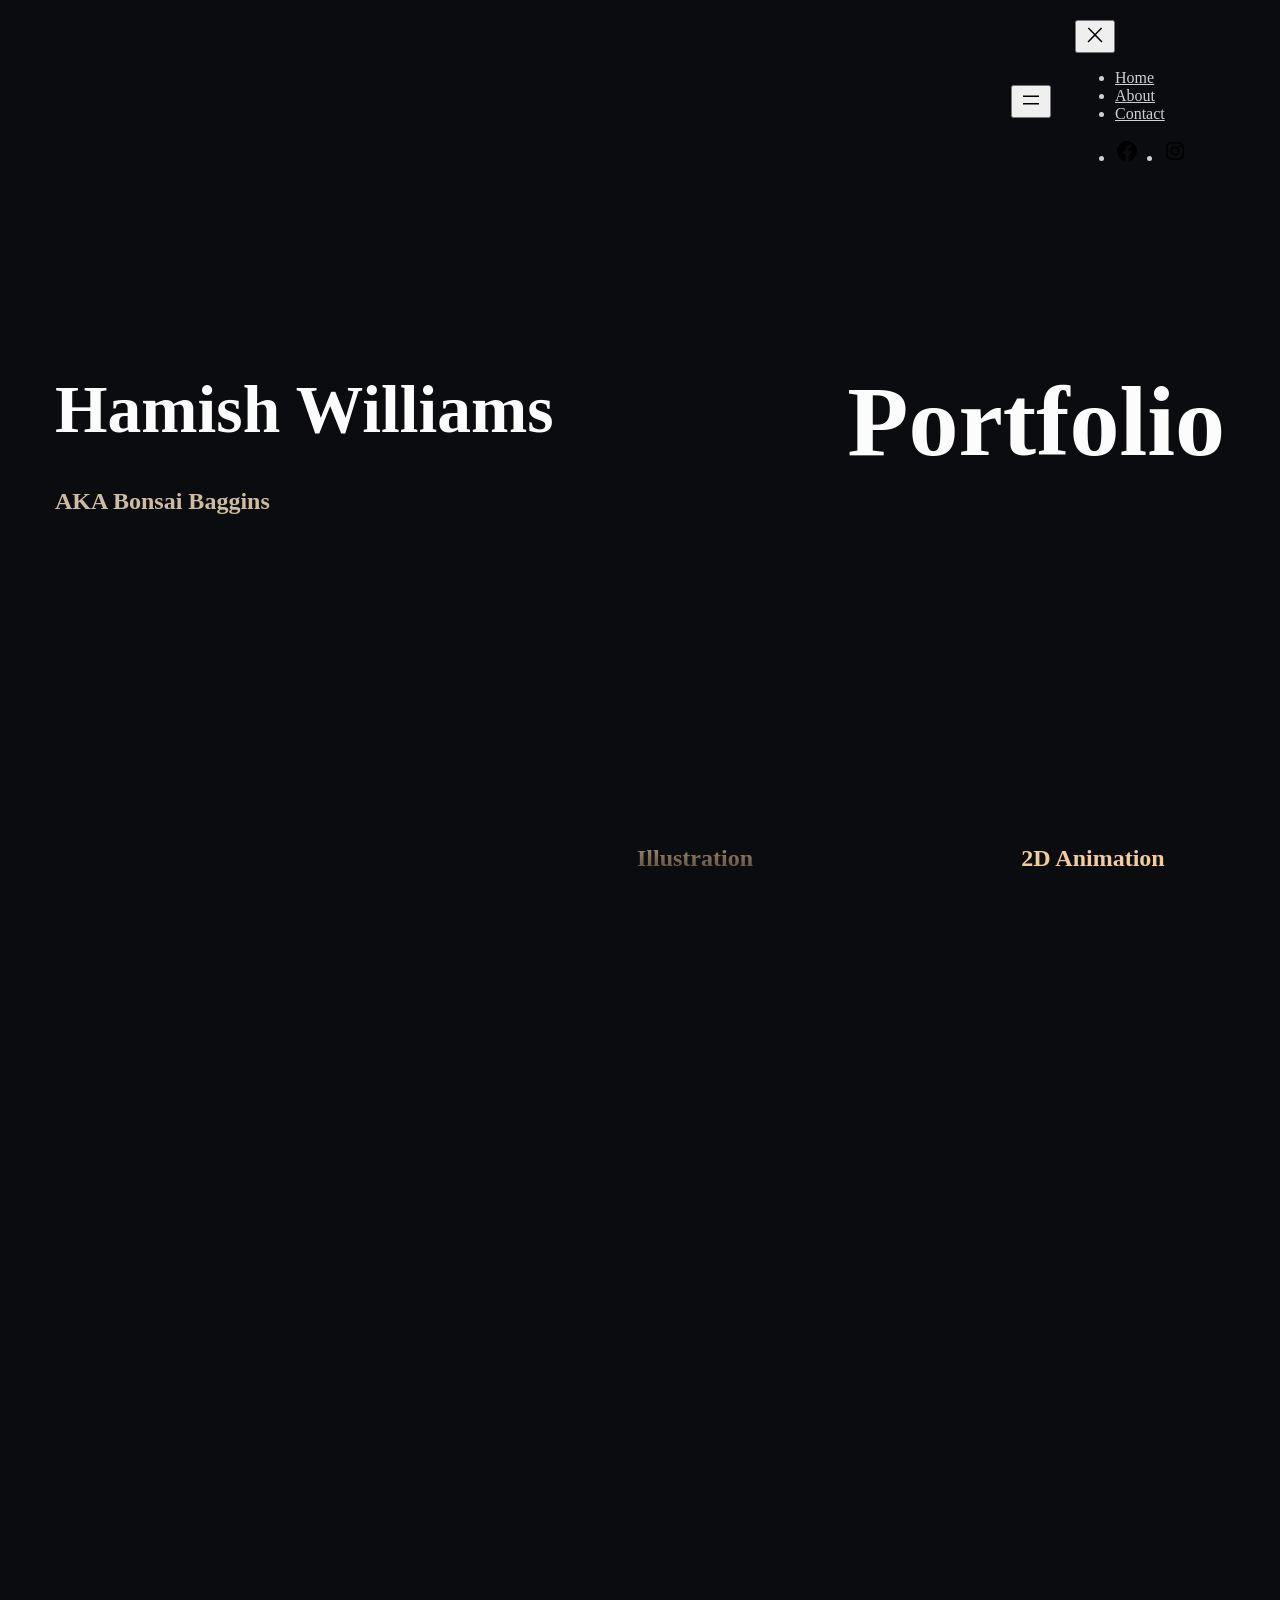
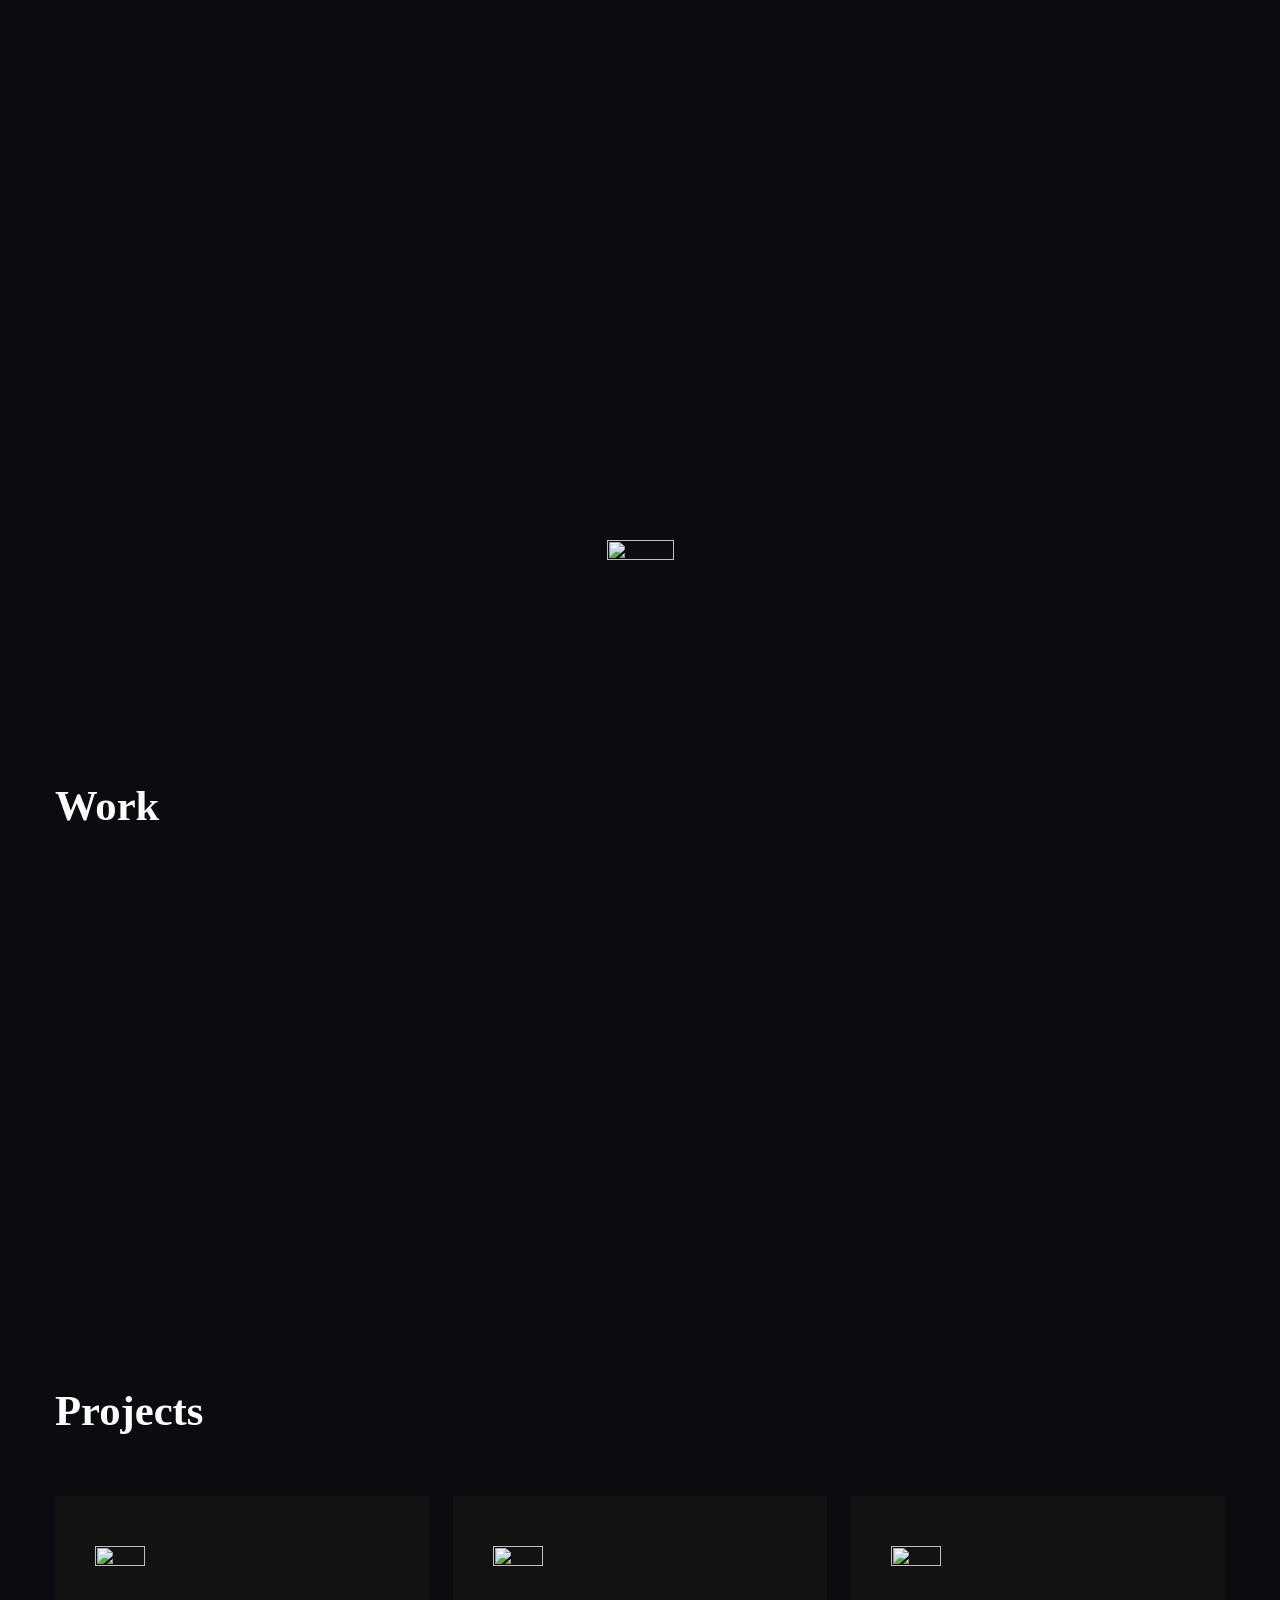
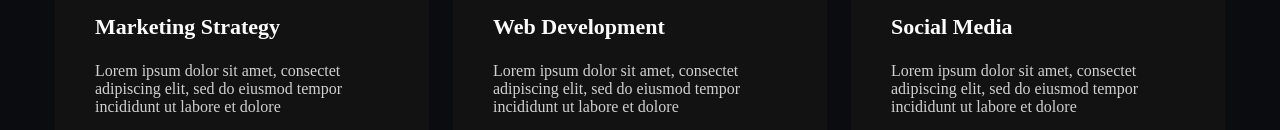
==== commit 3aa76976: "Menu & footer update" ====
--- a/index.html
+++ b/index.html
@@ -126,7 +126,7 @@
   max-height: 100px;
 
 }</style>
-<style id="core-block-supports-inline-css">.wp-container-7.wp-container-7{justify-content:space-between;}.wp-container-15.wp-container-15 > .alignfull{margin-right:calc(0px * -1);margin-left:calc(0px * -1);}.wp-elements-7b67929e2c7f0ee6538ecbc5585fcc72 a{color:#1e70ea;}.wp-container-4.wp-container-4,.wp-container-48.wp-container-48{justify-content:flex-end;}.wp-container-6.wp-container-6,.wp-container-18.wp-container-18,.wp-container-26.wp-container-26,.wp-container-29.wp-container-29,.wp-container-33.wp-container-33,.wp-container-36.wp-container-36,.wp-container-40.wp-container-40,.wp-container-46.wp-container-46,.wp-container-50.wp-container-50{flex-wrap:nowrap;}.wp-container-12.wp-container-12 > :where(:not(.alignleft):not(.alignright):not(.alignfull)),.wp-container-14.wp-container-14 > :where(:not(.alignleft):not(.alignright):not(.alignfull)),.wp-container-15.wp-container-15 > :where(:not(.alignleft):not(.alignright):not(.alignfull)),.wp-container-34.wp-container-34 > :where(:not(.alignleft):not(.alignright):not(.alignfull)),.wp-container-37.wp-container-37 > :where(:not(.alignleft):not(.alignright):not(.alignfull)),.wp-container-52.wp-container-52 > :where(:not(.alignleft):not(.alignright):not(.alignfull)){max-width:1170px;margin-left:auto !important;margin-right:auto !important;}.wp-container-12.wp-container-12 > .alignwide,.wp-container-14.wp-container-14 > .alignwide,.wp-container-15.wp-container-15 > .alignwide,.wp-container-34.wp-container-34 > .alignwide,.wp-container-37.wp-container-37 > .alignwide,.wp-container-52.wp-container-52 > .alignwide{max-width:1170px;}.wp-container-12.wp-container-12 .alignfull,.wp-container-14.wp-container-14 .alignfull,.wp-container-15.wp-container-15 .alignfull,.wp-container-34.wp-container-34 .alignfull,.wp-container-37.wp-container-37 .alignfull,.wp-container-52.wp-container-52 .alignfull{max-width:none;}.wp-elements-055d848aef27aef7fe488aa420e23fe1 a,.wp-elements-a22895d74e0607c14d57d40efde58143 a,.wp-elements-b96e67e186836df21abc4bd751c51a72 a,.wp-elements-433ade5c8f222ba5e20056ba58876a49 a,.wp-elements-39516a62bc3f0710a08dce4e2f28fcb3 a{color:var(--wp--preset--color--white);}</style>
+<style id="core-block-supports-inline-css">.wp-container-7.wp-container-7{justify-content:space-between;}.wp-container-15.wp-container-15 > .alignfull{margin-right:calc(0px * -1);margin-left:calc(0px * -1);}.wp-elements-7b67929e2c7f0ee6538ecbc5585fcc72 a{color:#1e70ea;}.wp-container-4.wp-container-4,.wp-container-48.wp-container-48{justify-content:flex-end;}.wp-container-6.wp-container-6,.wp-container-18.wp-container-18,.wp-container-26.wp-container-26,.wp-container-29.wp-container-29,.wp-container-33.wp-container-33,.wp-container-36.wp-container-36,.wp-container-40.wp-container-40,.wp-container-46.wp-container-46,.wp-container-50.wp-container-50{flex-wrap:nowrap;}.wp-container-12.wp-container-12 > :where(:not(.alignleft):not(.alignright):not(.alignfull)),.wp-container-14.wp-container-14 > :where(:not(.alignleft):not(.alignright):not(.alignfull)),.wp-container-15.wp-container-15 > :where(:not(.alignleft):not(.alignright):not(.alignfull)),.wp-container-34.wp-container-34 > :where(:not(.alignleft):not(.alignright):not(.alignfull)),.wp-container-37.wp-container-37 > :where(:not(.alignleft):not(.alignright):not(.alignfull)),.wp-container-52.wp-container-52 > :where(:not(.alignleft):not(.alignright):not(.alignfull)){max-width:1170px;margin-left:auto !important;margin-right:auto !important;}.wp-container-12.wp-container-12 > .alignwide,.wp-container-14.wp-container-14 > .alignwide,.wp-container-15.wp-container-15 > .alignwide,.wp-container-34.wp-container-34 > .alignwide,.wp-container-37.wp-container-37 > .alignwide,.wp-container-52.wp-container-52 > .alignwide{max-width:1170px;}.wp-container-12.wp-container-12 .alignfull,.wp-container-14.wp-container-14 .alignfull,.wp-container-15.wp-container-15 .alignfull,.wp-container-34.wp-container-34 .alignfull,.wp-container-37.wp-container-37 .alignfull,.wp-container-52.wp-container-52 .alignfull{max-width:none;}.wp-elements-055d848aef27aef7fe488aa420e23fe1 a,.wp-elements-627bce0c77d0c7c59d9a53c19e84ca7a a,.wp-elements-222f85ec6ac8e900e9517613db2b15e3 a,.wp-elements-c002c0c3304022749c891f0a1be9e87e a{color:var(--wp--preset--color--white);}</style>
 <link rel="stylesheet" id="edsanimate-animo-css-css" href="https://bonsaibaggins.com/wp-content/plugins/animate-it/assets/css/animate-animo.css?ver=6.2" media="all">
 <link rel="stylesheet" id="simplelightbox-css-css" href="https://bonsaibaggins.com/wp-content/plugins/simplelightbox/dist/simple-lightbox.min.css?ver=6.2" media="all">
 <link rel="stylesheet" id="zeever-style-css" href="https://bonsaibaggins.com/wp-content/themes/zeever/style.css?ver=1.0.9" media="all">
@@ -400,17 +400,13 @@
 </div>
 
 
-<div class="wp-block-template-part">
+<footer class="wp-block-template-part">
 <div class="wp-block-group has-black-background-color has-background is-layout-constrained wp-container-52" style="padding-top:80px;padding-bottom:0px">
 <div class="wp-block-columns are-vertically-aligned-top is-layout-flex wp-container-46" style="margin-bottom:80px">
 <div class="wp-block-column is-vertically-aligned-top is-layout-flow" style="padding-right:40px;flex-basis:300px">
 <h1 style="margin-bottom:30px; font-style:normal;font-weight:500;" class="has-link-color wp-block-site-title has-extra-large-font-size has-helvetica-arial-font-family wp-elements-055d848aef27aef7fe488aa420e23fe1"><a href="https://bonsaibaggins.com" target="_self" rel="home" aria-current="page">Bonsai Baggins Portfolio</a></h1>
 
 
-<p class="has-text-color" style="color:#d0d0d0;font-size:14px;font-style:normal;font-weight:300">Lorem ipsum dolor sit amet, consecte adipiscing elit, sed do eiusmod tempor incididunt ut labore </p>
-
-
-
 <div class="wp-block-group is-layout-flow" style="padding-top:10px">
 <div class="wp-block-columns is-layout-flex wp-container-40">
 <div class="wp-block-column is-layout-flow" style="flex-basis:25%">
@@ -427,51 +423,50 @@
 
 
 <div class="wp-block-column is-vertically-aligned-top is-layout-flow" style="padding-top:20px;padding-left:0px;flex-basis:200px">
-<h2 class="has-white-color has-text-color has-small-font-size wp-block-heading" style="font-style:normal;font-weight:500;margin-bottom:0px;margin-left:25px">Services</h2>
+<h2 class="wp-block-heading has-white-color has-text-color has-small-font-size" style="margin-bottom:0px;margin-left:25px;font-style:normal;font-weight:500">Services</h2>
 
 
 
 <ul class="has-white-color has-text-color has-tiny-font-size" style="font-style:normal;font-weight:400;line-height:2.8">
-<li>UI Design</li>
-<li><span style='font-family: -apple-system, BlinkMacSystemFont, "Segoe UI", Roboto, "Helvetica Neue", Arial, "Noto Sans", sans-serif, "Apple Color Emoji", "Segoe UI Emoji", "Segoe UI Symbol", "Noto Color Emoji";'>Digital Strategy</span></li>
-<li><span style='font-family: -apple-system, BlinkMacSystemFont, "Segoe UI", Roboto, "Helvetica Neue", Arial, "Noto Sans", sans-serif, "Apple Color Emoji", "Segoe UI Emoji", "Segoe UI Symbol", "Noto Color Emoji";'>Social Media</span></li>
-<li><span style='font-family: -apple-system, BlinkMacSystemFont, "Segoe UI", Roboto, "Helvetica Neue", Arial, "Noto Sans", sans-serif, "Apple Color Emoji", "Segoe UI Emoji", "Segoe UI Symbol", "Noto Color Emoji";'>Content Writing</span></li>
+<li>Illustration</li>
+
+
+
+<li>Animation</li>
+
+
+
+<li>Design</li>
 </ul>
 </div>
 
 
 
 <div class="wp-block-column is-vertically-aligned-top is-layout-flow" style="padding-top:20px;padding-left:60px;flex-basis:200px">
-<h2 class="has-white-color has-text-color has-small-font-size wp-block-heading" style="font-style:normal;font-weight:500">Quick Links</h2>
-
-
-
-<p class="has-white-color has-text-color has-link-color wp-elements-a22895d74e0607c14d57d40efde58143">Home</p>
-
-
-
-<p class="has-white-color has-text-color has-link-color wp-elements-b96e67e186836df21abc4bd751c51a72">About Us</p>
-
-
-
-<p class="has-white-color has-text-color has-link-color wp-elements-433ade5c8f222ba5e20056ba58876a49">Services</p>
-
-
-
-<p class="has-white-color has-text-color has-link-color wp-elements-39516a62bc3f0710a08dce4e2f28fcb3">Contact</p>
+<h2 class="wp-block-heading has-white-color has-text-color has-small-font-size" style="font-style:normal;font-weight:500">Quick Links</h2>
+
+
+
+<p class="has-white-color has-text-color has-link-color wp-elements-627bce0c77d0c7c59d9a53c19e84ca7a"><a href="https://bonsaibaggins.com/" data-type="page" data-id="65">Home</a></p>
+
+
+
+<p class="has-white-color has-text-color has-link-color wp-elements-222f85ec6ac8e900e9517613db2b15e3"><a href="http://bio/" data-type="URL" data-id="bio">bio</a></p>
+
+
+
+<p class="has-white-color has-text-color has-link-color wp-elements-c002c0c3304022749c891f0a1be9e87e"><a href="https://bonsaibaggins.com/contact/" data-type="page" data-id="71">Contact</a></p>
 </div>
 
 
 
 <div class="wp-block-column is-vertically-aligned-top is-layout-flow" style="padding-top:20px;padding-right:20px">
-<h2 class="has-white-color has-text-color has-small-font-size wp-block-heading" style="font-style:normal;font-weight:500;margin-left:25px">Contact</h2>
+<h2 class="wp-block-heading has-white-color has-text-color has-small-font-size" style="margin-left:25px;font-style:normal;font-weight:500">Contact</h2>
 
 
 
 <ul class="has-white-color has-text-color has-tiny-font-size" style="font-style:normal;font-weight:400;line-height:2.8">
-<li>Jl. Sunset Road No.815 Kuta, Badung, Bali – 80361</li>
-<li>(021) 123 &#8211; 4567</li>
-<li>support@domain.com</li>
+<li>bonsaibaggins@gmail.com</li>
 </ul>
 </div>
 </div>
@@ -504,7 +499,7 @@
 </div>
 </div>
 </div>
-</div>
+</footer>
 </div>
 
 		<style id="skip-link-styles">.skip-link.screen-reader-text {
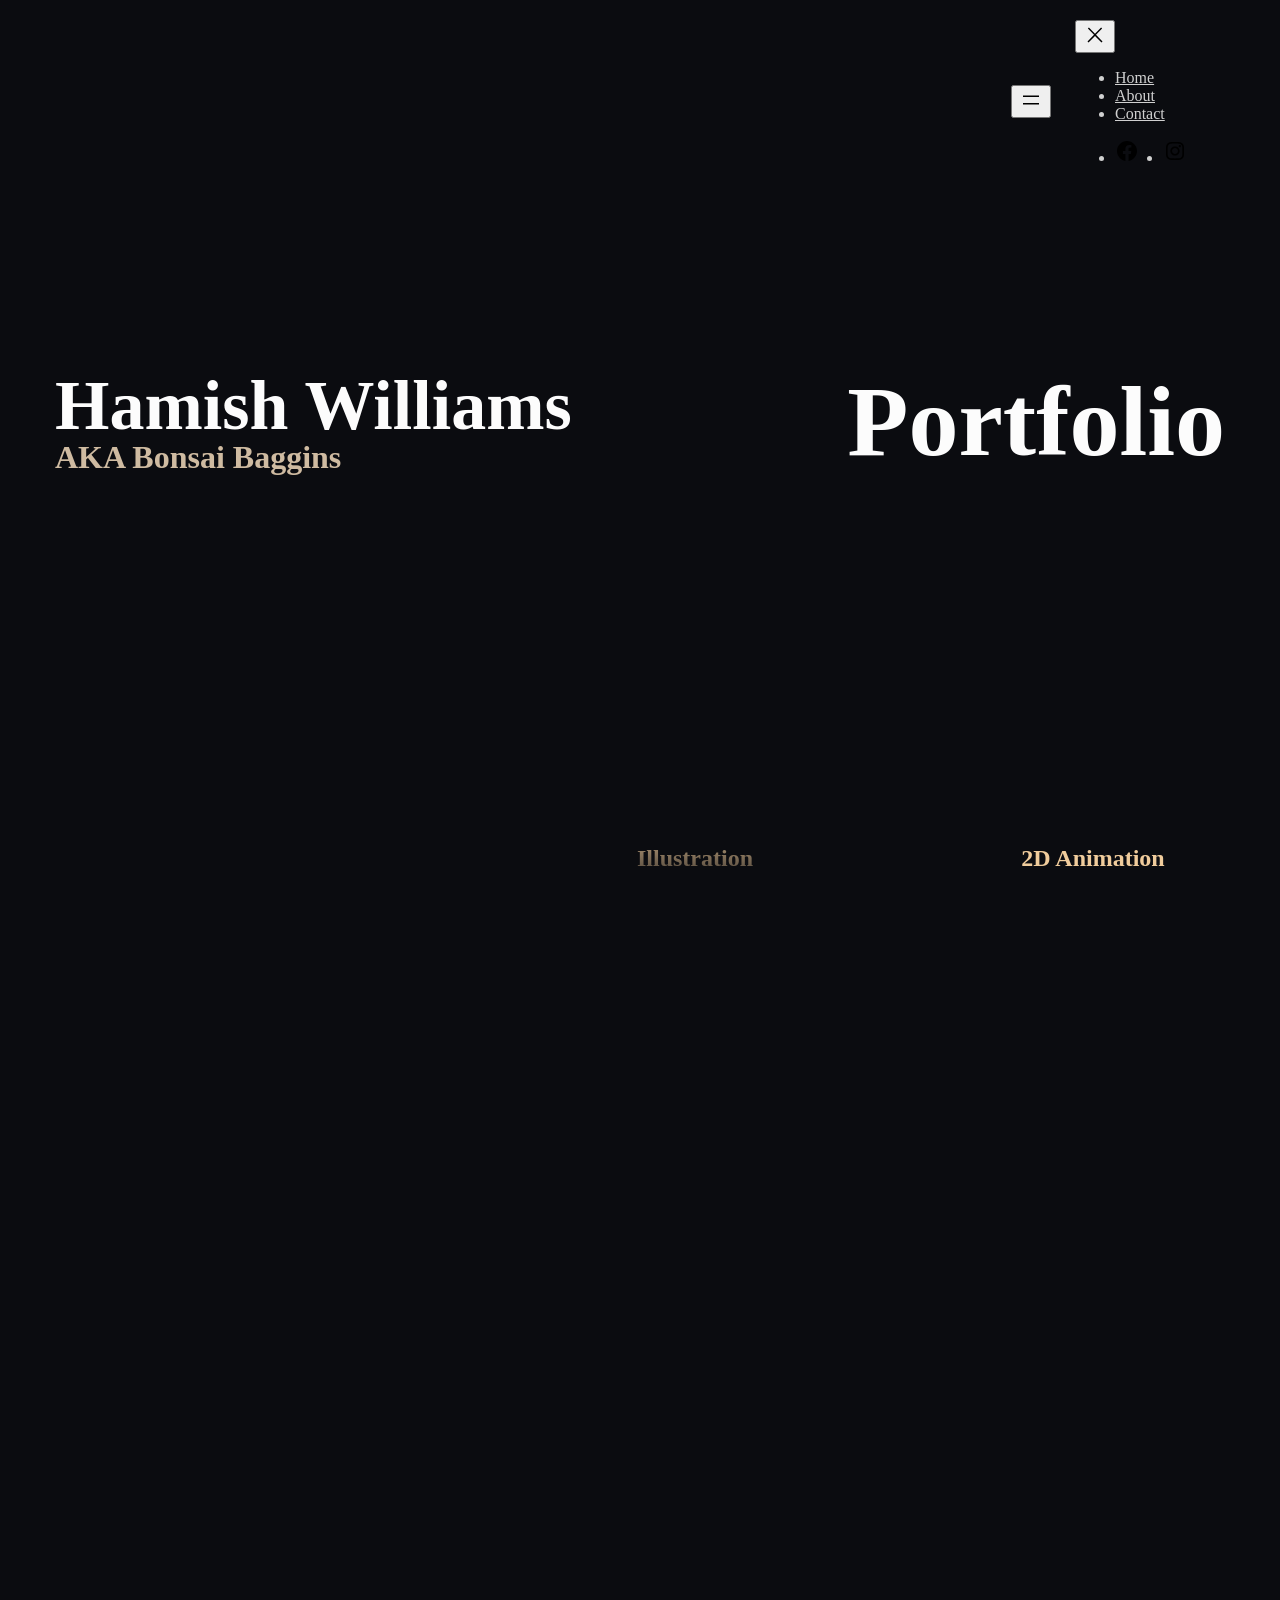
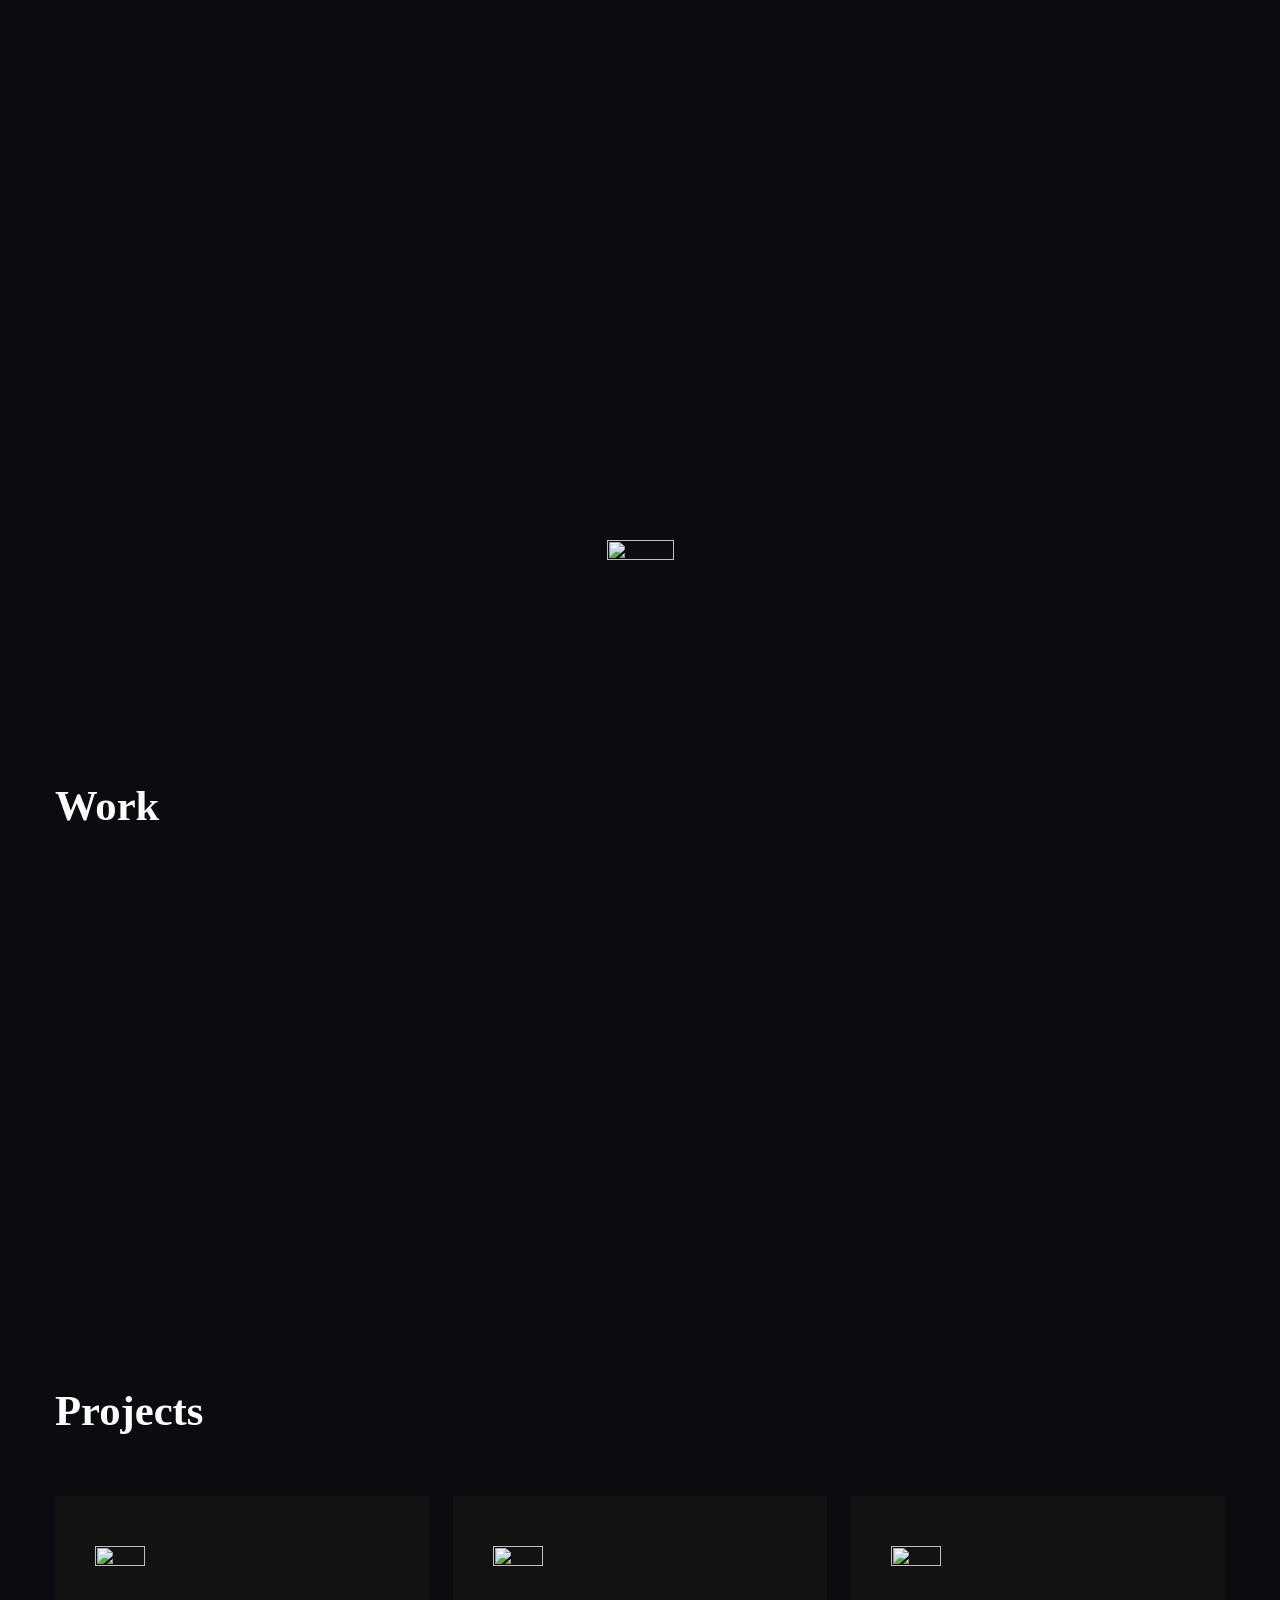
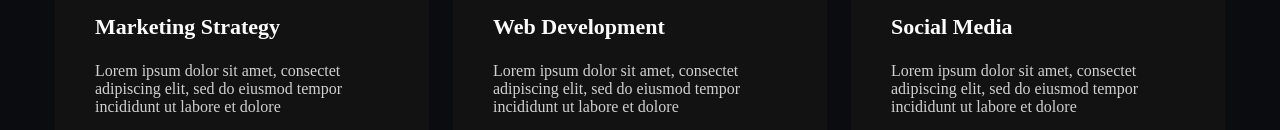
==== commit 91e16f5f: "load in animations for banner components" ====
--- a/index.html
+++ b/index.html
@@ -69,6 +69,26 @@
 
 .super-title {
   font-size: 100px;
+}
+
+.title {
+  font-size: 70px;
+}
+
+.sub-title {
+  font-size: 32px;
+}
+
+@media (max-width: 500px) {
+  .super-title {
+    font-size: 20vw;
+  }
+  .title {
+    font-size: 14vw;
+  }
+  .sub-title {
+    font-size: 6.4vw;
+  }
 }.wp-block-cover.sticky-header {
   z-index:999;
   margin:0 auto;
@@ -219,11 +239,11 @@
 
 <div class="wp-block-group is-content-justification-space-between is-layout-flex wp-container-7">
 <div class="wp-block-eds-animate-it-block eds-animate-block-save"><div class="eds-animate animated edsanimate-sis-hidden  " data-eds-entry-animation="slideInLeft" data-eds-entry-delay="0" data-eds-entry-duration="0.5" data-eds-entry-timing="ease-out" data-eds-exit-animation="" data-eds-exit-delay="0" data-eds-exit-duration="0.5" data-eds-exit-timing="linear" data-eds-repeat-count="1" data-eds-keep="yes" data-eds-animate-on="load" data-eds-scroll-offset="">
-<h1 class="wp-block-heading">Hamish Williams</h1>
-
-
-
-<h2 class="wp-block-heading" style="margin-top:0;margin-right:0;margin-bottom:0;margin-left:0;padding-top:0;padding-right:0;padding-bottom:0;padding-left:0">AKA Bonsai Baggins</h2>
+<h1 class="wp-block-heading title" style="margin-top:0;margin-right:0;margin-bottom:0;margin-left:0;padding-top:0;padding-right:0;padding-bottom:0;padding-left:0">Hamish Williams</h1>
+
+
+
+<h2 class="wp-block-heading sub-title" style="margin-top:0;margin-right:0;margin-bottom:0;margin-left:0;padding-top:0;padding-right:0;padding-bottom:0;padding-left:0">AKA Bonsai Baggins</h2>
 </div></div>
 
 
@@ -247,37 +267,45 @@
 
 
 <div class="wp-block-group shift-up-400 is-layout-flow">
+<div class="wp-block-eds-animate-it-block eds-animate-block-save"><div class="eds-animate animated edsanimate-sis-hidden  " data-eds-entry-animation="slideInUp" data-eds-entry-delay="0" data-eds-entry-duration="0.5" data-eds-entry-timing="ease-out" data-eds-exit-animation="" data-eds-exit-delay="0" data-eds-exit-duration="0.5" data-eds-exit-timing="linear" data-eds-repeat-count="1" data-eds-keep="yes" data-eds-animate-on="load" data-eds-scroll-offset="">
 <div class="wp-block-nk-awb nk-awb">
 <div class="nk-awb-wrap" data-awb-type="image" data-awb-parallax="scroll" data-awb-parallax-speed="0.75" data-awb-parallax-mobile="true" data-awb-image-background-size="cover" data-awb-image-background-position="51% 49%"><div class="nk-awb-inner"><img decoding="async" src="https://bonsaibaggins.com/wp-content/uploads/2023/04/BannerSmall_4.png" class="wp-image-193 jarallax-img" width="2000" height="1372" srcset="https://bonsaibaggins.com/wp-content/uploads/2023/04/BannerSmall_4.png 2000w, https://bonsaibaggins.com/wp-content/uploads/2023/04/BannerSmall_4-300x206.png 300w, https://bonsaibaggins.com/wp-content/uploads/2023/04/BannerSmall_4-1024x702.png 1024w, https://bonsaibaggins.com/wp-content/uploads/2023/04/BannerSmall_4-768x527.png 768w, https://bonsaibaggins.com/wp-content/uploads/2023/04/BannerSmall_4-1536x1054.png 1536w, https://bonsaibaggins.com/wp-content/uploads/2023/04/BannerSmall_4-500x343.png 500w, https://bonsaibaggins.com/wp-content/uploads/2023/04/BannerSmall_4-800x549.png 800w, https://bonsaibaggins.com/wp-content/uploads/2023/04/BannerSmall_4-1280x878.png 1280w, https://bonsaibaggins.com/wp-content/uploads/2023/04/BannerSmall_4-1920x1317.png 1920w" sizes="(max-width: 2000px) 100vw, 2000px"></div></div>
 <div style="height:500px" aria-hidden="true" class="wp-block-spacer"></div>
 </div>
+</div></div>
 </div>
 
 
 
 <div class="wp-block-group shift-up-400 is-layout-flow">
+<div class="wp-block-eds-animate-it-block eds-animate-block-save"><div class="eds-animate animated edsanimate-sis-hidden  " data-eds-entry-animation="slideInUp" data-eds-entry-delay="0" data-eds-entry-duration="0.5" data-eds-entry-timing="ease-out" data-eds-exit-animation="" data-eds-exit-delay="0" data-eds-exit-duration="0.5" data-eds-exit-timing="linear" data-eds-repeat-count="1" data-eds-keep="yes" data-eds-animate-on="load" data-eds-scroll-offset="">
 <div class="wp-block-nk-awb nk-awb">
 <div class="nk-awb-wrap" data-awb-type="image" data-awb-parallax="scroll" data-awb-parallax-speed="0.87" data-awb-parallax-mobile="true" data-awb-image-background-size="cover" data-awb-image-background-position="51% 49%"><div class="nk-awb-inner"><img decoding="async" src="https://bonsaibaggins.com/wp-content/uploads/2023/04/BannerSmall_3.png" class="wp-image-192 jarallax-img" width="2000" height="1372" srcset="https://bonsaibaggins.com/wp-content/uploads/2023/04/BannerSmall_3.png 2000w, https://bonsaibaggins.com/wp-content/uploads/2023/04/BannerSmall_3-300x206.png 300w, https://bonsaibaggins.com/wp-content/uploads/2023/04/BannerSmall_3-1024x702.png 1024w, https://bonsaibaggins.com/wp-content/uploads/2023/04/BannerSmall_3-768x527.png 768w, https://bonsaibaggins.com/wp-content/uploads/2023/04/BannerSmall_3-1536x1054.png 1536w, https://bonsaibaggins.com/wp-content/uploads/2023/04/BannerSmall_3-500x343.png 500w, https://bonsaibaggins.com/wp-content/uploads/2023/04/BannerSmall_3-800x549.png 800w, https://bonsaibaggins.com/wp-content/uploads/2023/04/BannerSmall_3-1280x878.png 1280w, https://bonsaibaggins.com/wp-content/uploads/2023/04/BannerSmall_3-1920x1317.png 1920w" sizes="(max-width: 2000px) 100vw, 2000px"></div></div>
 <div style="height:500px" aria-hidden="true" class="wp-block-spacer"></div>
 </div>
+</div></div>
 </div>
 
 
 
 <div class="wp-block-group shift-up-400 is-layout-flow">
+<div class="wp-block-eds-animate-it-block eds-animate-block-save"><div class="eds-animate animated edsanimate-sis-hidden  " data-eds-entry-animation="slideInUp" data-eds-entry-delay="0" data-eds-entry-duration="0.5" data-eds-entry-timing="ease-out" data-eds-exit-animation="" data-eds-exit-delay="0" data-eds-exit-duration="0.5" data-eds-exit-timing="linear" data-eds-repeat-count="1" data-eds-keep="yes" data-eds-animate-on="load" data-eds-scroll-offset="">
 <div class="wp-block-nk-awb nk-awb">
 <div class="nk-awb-wrap" data-awb-type="image" data-awb-parallax="scroll" data-awb-parallax-speed="1" data-awb-parallax-mobile="true" data-awb-image-background-size="cover" data-awb-image-background-position="51% 49%"><div class="nk-awb-inner"><img decoding="async" src="https://bonsaibaggins.com/wp-content/uploads/2023/04/BannerSmall_2.png" class="wp-image-191 jarallax-img" width="2000" height="1372" srcset="https://bonsaibaggins.com/wp-content/uploads/2023/04/BannerSmall_2.png 2000w, https://bonsaibaggins.com/wp-content/uploads/2023/04/BannerSmall_2-300x206.png 300w, https://bonsaibaggins.com/wp-content/uploads/2023/04/BannerSmall_2-1024x702.png 1024w, https://bonsaibaggins.com/wp-content/uploads/2023/04/BannerSmall_2-768x527.png 768w, https://bonsaibaggins.com/wp-content/uploads/2023/04/BannerSmall_2-1536x1054.png 1536w, https://bonsaibaggins.com/wp-content/uploads/2023/04/BannerSmall_2-500x343.png 500w, https://bonsaibaggins.com/wp-content/uploads/2023/04/BannerSmall_2-800x549.png 800w, https://bonsaibaggins.com/wp-content/uploads/2023/04/BannerSmall_2-1280x878.png 1280w, https://bonsaibaggins.com/wp-content/uploads/2023/04/BannerSmall_2-1920x1317.png 1920w" sizes="(max-width: 2000px) 100vw, 2000px"></div></div>
 <div style="height:500px" aria-hidden="true" class="wp-block-spacer"></div>
 </div>
+</div></div>
 </div>
 
 
 
 <div class="wp-block-group shift-up-400 is-layout-constrained wp-container-12">
+<div class="wp-block-eds-animate-it-block eds-animate-block-save"><div class="eds-animate animated edsanimate-sis-hidden  " data-eds-entry-animation="slideInUp" data-eds-entry-delay="0" data-eds-entry-duration="0.5" data-eds-entry-timing="ease-in" data-eds-exit-animation="" data-eds-exit-delay="0" data-eds-exit-duration="0.5" data-eds-exit-timing="linear" data-eds-repeat-count="1" data-eds-keep="yes" data-eds-animate-on="load" data-eds-scroll-offset="">
 <div class="wp-block-nk-awb nk-awb">
 <div class="nk-awb-wrap" data-awb-type="image" data-awb-parallax="scroll" data-awb-parallax-speed="1.15" data-awb-parallax-mobile="true" data-awb-image-background-size="cover" data-awb-image-background-position="51% 49%"><div class="nk-awb-inner"><img decoding="async" src="https://bonsaibaggins.com/wp-content/uploads/2023/04/BannerSmall_1.png" class="wp-image-190 jarallax-img" width="2000" height="1372" srcset="https://bonsaibaggins.com/wp-content/uploads/2023/04/BannerSmall_1.png 2000w, https://bonsaibaggins.com/wp-content/uploads/2023/04/BannerSmall_1-300x206.png 300w, https://bonsaibaggins.com/wp-content/uploads/2023/04/BannerSmall_1-1024x702.png 1024w, https://bonsaibaggins.com/wp-content/uploads/2023/04/BannerSmall_1-768x527.png 768w, https://bonsaibaggins.com/wp-content/uploads/2023/04/BannerSmall_1-1536x1054.png 1536w, https://bonsaibaggins.com/wp-content/uploads/2023/04/BannerSmall_1-500x343.png 500w, https://bonsaibaggins.com/wp-content/uploads/2023/04/BannerSmall_1-800x549.png 800w, https://bonsaibaggins.com/wp-content/uploads/2023/04/BannerSmall_1-1280x878.png 1280w, https://bonsaibaggins.com/wp-content/uploads/2023/04/BannerSmall_1-1920x1317.png 1920w" sizes="(max-width: 2000px) 100vw, 2000px"></div></div>
 <div style="height:500px" aria-hidden="true" class="wp-block-spacer"></div>
 </div>
+</div></div>
 </div>
 
 
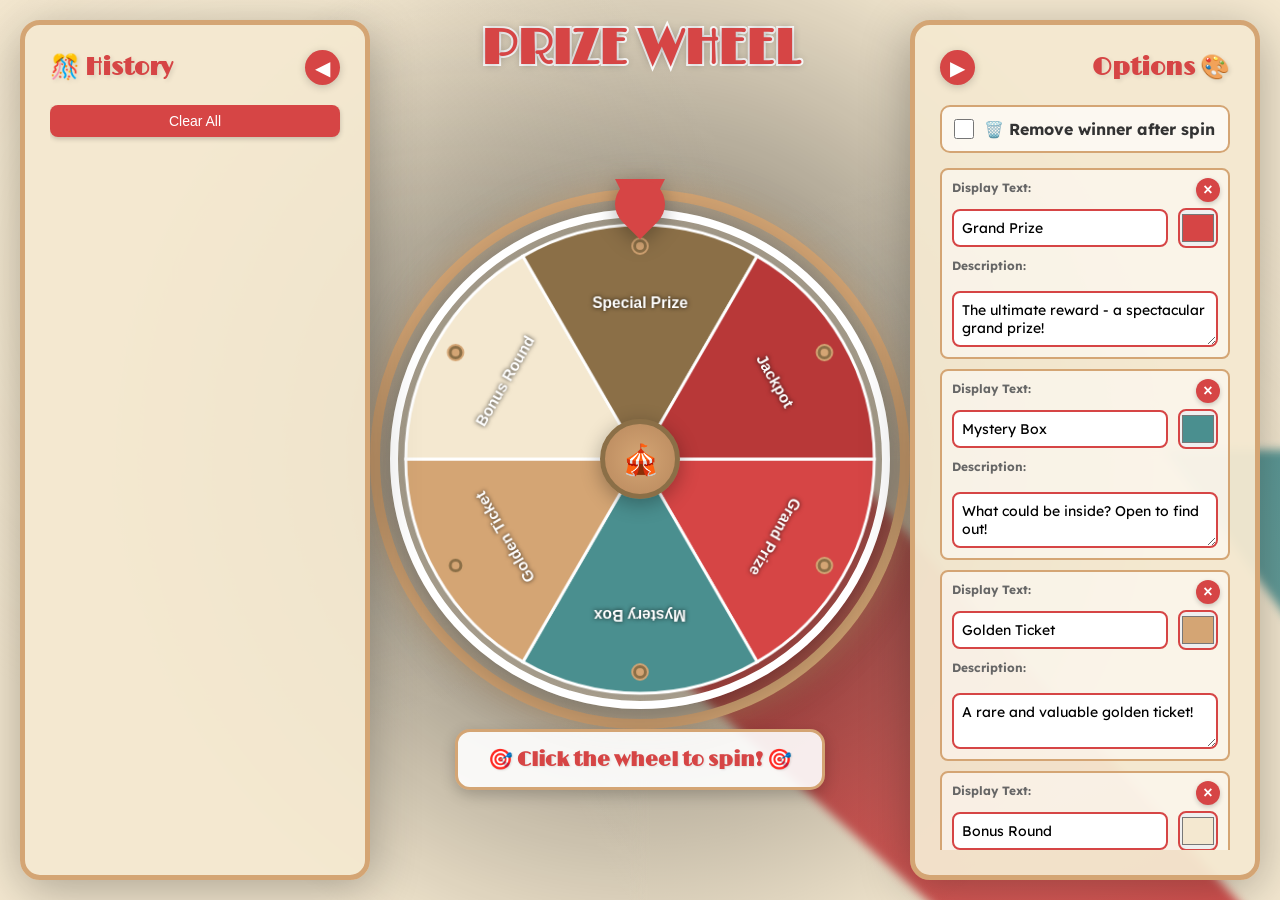
==== commit a6904c68: "Swapped site to wheel game Temporary re-use of site to host a wheel spinning game" ====
--- a/index.html
+++ b/index.html
@@ -1,650 +1,1477 @@
 <!DOCTYPE html>
-<html lang="en-US">
+<html lang="en">
 <head>
-	<meta charset="UTF-8">
-	<meta name="viewport" content="width=device-width, initial-scale=1">
-<meta name="robots" content="max-image-preview:large">
-<title>Bonsai Baggins Portfolio</title>
-<link rel="alternate" type="application/rss+xml" title="Bonsai Baggins Portfolio &raquo; Feed" href="https://bonsaibaggins.com/feed/">
-<link rel="alternate" type="application/rss+xml" title="Bonsai Baggins Portfolio &raquo; Comments Feed" href="https://bonsaibaggins.com/comments/feed/">
-<script>
-window._wpemojiSettings = {"baseUrl":"https:\/\/s.w.org\/images\/core\/emoji\/14.0.0\/72x72\/","ext":".png","svgUrl":"https:\/\/s.w.org\/images\/core\/emoji\/14.0.0\/svg\/","svgExt":".svg","source":{"concatemoji":"https:\/\/bonsaibaggins.com\/wp-includes\/js\/wp-emoji-release.min.js?ver=6.2"}};
-/*! This file is auto-generated */
-!function(e,a,t){var n,r,o,i=a.createElement("canvas"),p=i.getContext&&i.getContext("2d");function s(e,t){p.clearRect(0,0,i.width,i.height),p.fillText(e,0,0);e=i.toDataURL();return p.clearRect(0,0,i.width,i.height),p.fillText(t,0,0),e===i.toDataURL()}function c(e){var t=a.createElement("script");t.src=e,t.defer=t.type="text/javascript",a.getElementsByTagName("head")[0].appendChild(t)}for(o=Array("flag","emoji"),t.supports={everything:!0,everythingExceptFlag:!0},r=0;r<o.length;r++)t.supports[o[r]]=function(e){if(p&&p.fillText)switch(p.textBaseline="top",p.font="600 32px Arial",e){case"flag":return s("🏳️‍⚧️","🏳️​⚧️")?!1:!s("🇺🇳","🇺​🇳")&&!s("🏴󠁧󠁢󠁥󠁮󠁧󠁿","🏴​󠁧​󠁢​󠁥​󠁮​󠁧​󠁿");case"emoji":return!s("🫱🏻‍🫲🏿","🫱🏻​🫲🏿")}return!1}(o[r]),t.supports.everything=t.supports.everything&&t.supports[o[r]],"flag"!==o[r]&&(t.supports.everythingExceptFlag=t.supports.everythingExceptFlag&&t.supports[o[r]]);t.supports.everythingExceptFlag=t.supports.everythingExceptFlag&&!t.supports.flag,t.DOMReady=!1,t.readyCallback=function(){t.DOMReady=!0},t.supports.everything||(n=function(){t.readyCallback()},a.addEventListener?(a.addEventListener("DOMContentLoaded",n,!1),e.addEventListener("load",n,!1)):(e.attachEvent("onload",n),a.attachEvent("onreadystatechange",function(){"complete"===a.readyState&&t.readyCallback()})),(e=t.source||{}).concatemoji?c(e.concatemoji):e.wpemoji&&e.twemoji&&(c(e.twemoji),c(e.wpemoji)))}(window,document,window._wpemojiSettings);
-</script>
-<style>img.wp-smiley,
-img.emoji {
-	display: inline !important;
-	border: none !important;
-	box-shadow: none !important;
-	height: 1em !important;
-	width: 1em !important;
-	margin: 0 0.07em !important;
-	vertical-align: -0.1em !important;
-	background: none !important;
-	padding: 0 !important;
-}</style>
-	<style id="wp-block-site-logo-inline-css">.wp-block-site-logo{box-sizing:border-box;line-height:0}.wp-block-site-logo a{display:inline-block}.wp-block-site-logo.is-default-size img{height:auto;width:120px}.wp-block-site-logo img{height:auto;max-width:100%}.wp-block-site-logo a,.wp-block-site-logo img{border-radius:inherit}.wp-block-site-logo.aligncenter{margin-left:auto;margin-right:auto;text-align:center}.wp-block-site-logo.is-style-rounded{border-radius:9999px}</style>
-<style id="wp-block-navigation-link-inline-css">.wp-block-navigation .wp-block-navigation-item__label{overflow-wrap:break-word;word-break:normal}.wp-block-navigation .wp-block-navigation-item__description{display:none}</style>
-<link rel="stylesheet" id="wp-block-social-links-css" href="https://bonsaibaggins.com/wp-includes/blocks/social-links/style.min.css?ver=6.2" media="all">
-<link rel="stylesheet" id="wp-block-navigation-css" href="https://bonsaibaggins.com/wp-includes/blocks/navigation/style.min.css?ver=6.2" media="all">
-<style id="wp-block-navigation-inline-css">.wp-block-navigation a:where(:not(.wp-element-button)){color: inherit;}</style>
-<style id="wp-block-columns-inline-css">.wp-block-columns{align-items:normal!important;box-sizing:border-box;display:flex;flex-wrap:wrap!important;margin-bottom:1.75em}@media (min-width:782px){.wp-block-columns{flex-wrap:nowrap!important}}.wp-block-columns.are-vertically-aligned-top{align-items:flex-start}.wp-block-columns.are-vertically-aligned-center{align-items:center}.wp-block-columns.are-vertically-aligned-bottom{align-items:flex-end}@media (max-width:781px){.wp-block-columns:not(.is-not-stacked-on-mobile)>.wp-block-column{flex-basis:100%!important}}@media (min-width:782px){.wp-block-columns:not(.is-not-stacked-on-mobile)>.wp-block-column{flex-basis:0;flex-grow:1}.wp-block-columns:not(.is-not-stacked-on-mobile)>.wp-block-column[style*=flex-basis]{flex-grow:0}}.wp-block-columns.is-not-stacked-on-mobile{flex-wrap:nowrap!important}.wp-block-columns.is-not-stacked-on-mobile>.wp-block-column{flex-basis:0;flex-grow:1}.wp-block-columns.is-not-stacked-on-mobile>.wp-block-column[style*=flex-basis]{flex-grow:0}:where(.wp-block-columns.has-background){padding:1.25em 2.375em}.wp-block-column{flex-grow:1;min-width:0;overflow-wrap:break-word;word-break:break-word}.wp-block-column.is-vertically-aligned-top{align-self:flex-start}.wp-block-column.is-vertically-aligned-center{align-self:center}.wp-block-column.is-vertically-aligned-bottom{align-self:flex-end}.wp-block-column.is-vertically-aligned-bottom,.wp-block-column.is-vertically-aligned-center,.wp-block-column.is-vertically-aligned-top{width:100%}</style>
-<link rel="stylesheet" id="wp-components-css" href="https://bonsaibaggins.com/wp-includes/css/dist/components/style.min.css?ver=6.2" media="all">
-<link rel="stylesheet" id="wp-block-editor-css" href="https://bonsaibaggins.com/wp-includes/css/dist/block-editor/style.min.css?ver=6.2" media="all">
-<link rel="stylesheet" id="wp-nux-css" href="https://bonsaibaggins.com/wp-includes/css/dist/nux/style.min.css?ver=6.2" media="all">
-<link rel="stylesheet" id="wp-reusable-blocks-css" href="https://bonsaibaggins.com/wp-includes/css/dist/reusable-blocks/style.min.css?ver=6.2" media="all">
-<link rel="stylesheet" id="wp-editor-css" href="https://bonsaibaggins.com/wp-includes/css/dist/editor/style.min.css?ver=6.2" media="all">
-<link rel="stylesheet" id="sticky_block-css-css" href="https://bonsaibaggins.com/wp-content/plugins/sticky-block/dist/blocks.style.build.css" media="all">
-<style id="wp-block-template-part-inline-css">.wp-block-template-part.has-background{margin-bottom:0;margin-top:0;padding:1.25em 2.375em}</style>
-<style id="wp-block-spacer-inline-css">.wp-block-spacer{clear:both}</style>
-<style id="wp-block-heading-inline-css">h1.has-background,h2.has-background,h3.has-background,h4.has-background,h5.has-background,h6.has-background{padding:1.25em 2.375em}</style>
-<link rel="stylesheet" id="edsanimate-block-style-css" href="https://bonsaibaggins.com/wp-content/plugins/animate-it/assets/css/block-style.css?ver=1681634035" media="all">
-<style id="wp-block-group-inline-css">.wp-block-group{box-sizing:border-box}
-:where(.wp-block-group.has-background){padding:1.25em 2.375em}</style>
-<link rel="stylesheet" id="nk-awb-css" href="https://bonsaibaggins.com/wp-content/plugins/advanced-backgrounds/assets/awb/awb.min.css?ver=1.10.0" media="all">
-<style id="wp-block-image-inline-css">.wp-block-image img{height:auto;max-width:100%;vertical-align:bottom}.wp-block-image img,.wp-block-image.has-custom-border img{box-sizing:border-box}.wp-block-image.aligncenter{text-align:center}.wp-block-image.alignfull img,.wp-block-image.alignwide img{height:auto;width:100%}.wp-block-image .aligncenter,.wp-block-image .alignleft,.wp-block-image .alignright,.wp-block-image.aligncenter,.wp-block-image.alignleft,.wp-block-image.alignright{display:table}.wp-block-image .aligncenter>figcaption,.wp-block-image .alignleft>figcaption,.wp-block-image .alignright>figcaption,.wp-block-image.aligncenter>figcaption,.wp-block-image.alignleft>figcaption,.wp-block-image.alignright>figcaption{caption-side:bottom;display:table-caption}.wp-block-image .alignleft{float:left;margin:.5em 1em .5em 0}.wp-block-image .alignright{float:right;margin:.5em 0 .5em 1em}.wp-block-image .aligncenter{margin-left:auto;margin-right:auto}.wp-block-image figcaption{margin-bottom:1em;margin-top:.5em}.wp-block-image .is-style-rounded img,.wp-block-image.is-style-circle-mask img,.wp-block-image.is-style-rounded img{border-radius:9999px}@supports ((-webkit-mask-image:none) or (mask-image:none)) or (-webkit-mask-image:none){.wp-block-image.is-style-circle-mask img{border-radius:0;-webkit-mask-image:url('data:image/svg+xml;utf8,<svg viewBox="0 0 100 100" xmlns="http://www.w3.org/2000/svg"><circle cx="50" cy="50" r="50"/></svg>');mask-image:url('data:image/svg+xml;utf8,<svg viewBox="0 0 100 100" xmlns="http://www.w3.org/2000/svg"><circle cx="50" cy="50" r="50"/></svg>');mask-mode:alpha;-webkit-mask-position:center;mask-position:center;-webkit-mask-repeat:no-repeat;mask-repeat:no-repeat;-webkit-mask-size:contain;mask-size:contain}}.wp-block-image :where(.has-border-color){border-style:solid}.wp-block-image :where([style*=border-top-color]){border-top-style:solid}.wp-block-image :where([style*=border-right-color]){border-right-style:solid}.wp-block-image :where([style*=border-bottom-color]){border-bottom-style:solid}.wp-block-image :where([style*=border-left-color]){border-left-style:solid}.wp-block-image :where([style*=border-width]){border-style:solid}.wp-block-image :where([style*=border-top-width]){border-top-style:solid}.wp-block-image :where([style*=border-right-width]){border-right-style:solid}.wp-block-image :where([style*=border-bottom-width]){border-bottom-style:solid}.wp-block-image :where([style*=border-left-width]){border-left-style:solid}.wp-block-image figure{margin:0}
-.wp-block-image figcaption{color:#555;font-size:13px;text-align:center}.is-dark-theme .wp-block-image figcaption{color:hsla(0,0%,100%,.65)}.wp-block-image{margin:0 0 1em}</style>
-<style id="wp-block-post-featured-image-inline-css">.wp-block-post-featured-image{margin-left:0;margin-right:0}.wp-block-post-featured-image a{display:block}.wp-block-post-featured-image img{box-sizing:border-box;height:auto;max-width:100%;vertical-align:bottom;width:100%}.wp-block-post-featured-image.alignfull img,.wp-block-post-featured-image.alignwide img{width:100%}.wp-block-post-featured-image .wp-block-post-featured-image__overlay.has-background-dim{background-color:#000;inset:0;position:absolute}.wp-block-post-featured-image{position:relative}.wp-block-post-featured-image .wp-block-post-featured-image__overlay.has-background-gradient{background-color:transparent}.wp-block-post-featured-image .wp-block-post-featured-image__overlay.has-background-dim-0{opacity:0}.wp-block-post-featured-image .wp-block-post-featured-image__overlay.has-background-dim-10{opacity:.1}.wp-block-post-featured-image .wp-block-post-featured-image__overlay.has-background-dim-20{opacity:.2}.wp-block-post-featured-image .wp-block-post-featured-image__overlay.has-background-dim-30{opacity:.3}.wp-block-post-featured-image .wp-block-post-featured-image__overlay.has-background-dim-40{opacity:.4}.wp-block-post-featured-image .wp-block-post-featured-image__overlay.has-background-dim-50{opacity:.5}.wp-block-post-featured-image .wp-block-post-featured-image__overlay.has-background-dim-60{opacity:.6}.wp-block-post-featured-image .wp-block-post-featured-image__overlay.has-background-dim-70{opacity:.7}.wp-block-post-featured-image .wp-block-post-featured-image__overlay.has-background-dim-80{opacity:.8}.wp-block-post-featured-image .wp-block-post-featured-image__overlay.has-background-dim-90{opacity:.9}.wp-block-post-featured-image .wp-block-post-featured-image__overlay.has-background-dim-100{opacity:1}</style>
-<style id="wp-block-post-title-inline-css">.wp-block-post-title{box-sizing:border-box;word-break:break-word}.wp-block-post-title a{display:inline-block}</style>
-<style id="wp-block-post-template-inline-css">.wp-block-post-template{list-style:none;margin-bottom:0;margin-top:0;max-width:100%;padding:0}.wp-block-post-template.wp-block-post-template{background:none}.wp-block-post-template.is-flex-container{display:flex;flex-direction:row;flex-wrap:wrap;gap:1.25em}.wp-block-post-template.is-flex-container li{margin:0;width:100%}@media (min-width:600px){.wp-block-post-template.is-flex-container.is-flex-container.columns-2>li{width:calc(50% - .625em)}.wp-block-post-template.is-flex-container.is-flex-container.columns-3>li{width:calc(33.33333% - .83333em)}.wp-block-post-template.is-flex-container.is-flex-container.columns-4>li{width:calc(25% - .9375em)}.wp-block-post-template.is-flex-container.is-flex-container.columns-5>li{width:calc(20% - 1em)}.wp-block-post-template.is-flex-container.is-flex-container.columns-6>li{width:calc(16.66667% - 1.04167em)}}</style>
-<style id="wp-block-paragraph-inline-css">.is-small-text{font-size:.875em}.is-regular-text{font-size:1em}.is-large-text{font-size:2.25em}.is-larger-text{font-size:3em}.has-drop-cap:not(:focus):first-letter{float:left;font-size:8.4em;font-style:normal;font-weight:100;line-height:.68;margin:.05em .1em 0 0;text-transform:uppercase}body.rtl .has-drop-cap:not(:focus):first-letter{float:none;margin-left:.1em}p.has-drop-cap.has-background{overflow:hidden}p.has-background{padding:1.25em 2.375em}:where(p.has-text-color:not(.has-link-color)) a{color:inherit}</style>
-<style id="wp-block-site-title-inline-css">.wp-block-site-title a{color:inherit}</style>
-<style id="wp-block-separator-inline-css">@charset "UTF-8";.wp-block-separator{border:1px solid;border-left:none;border-right:none}.wp-block-separator.is-style-dots{background:none!important;border:none;height:auto;line-height:1;text-align:center}.wp-block-separator.is-style-dots:before{color:currentColor;content:"···";font-family:serif;font-size:1.5em;letter-spacing:2em;padding-left:2em}
-.wp-block-separator.has-css-opacity{opacity:.4}.wp-block-separator{border:none;border-bottom:2px solid;margin-left:auto;margin-right:auto}.wp-block-separator.has-alpha-channel-opacity{opacity:1}.wp-block-separator:not(.is-style-wide):not(.is-style-dots){width:100px}.wp-block-separator.has-background:not(.is-style-dots){border-bottom:none;height:1px}.wp-block-separator.has-background:not(.is-style-wide):not(.is-style-dots){height:2px}</style>
-<style id="wp-block-list-inline-css">ol,ul{box-sizing:border-box}ol.has-background,ul.has-background{padding:1.25em 2.375em}</style>
-<style id="wp-block-library-inline-css">:root{--wp-admin-theme-color:#007cba;--wp-admin-theme-color--rgb:0,124,186;--wp-admin-theme-color-darker-10:#006ba1;--wp-admin-theme-color-darker-10--rgb:0,107,161;--wp-admin-theme-color-darker-20:#005a87;--wp-admin-theme-color-darker-20--rgb:0,90,135;--wp-admin-border-width-focus:2px;--wp-block-synced-color:#7a00df;--wp-block-synced-color--rgb:122,0,223}@media (-webkit-min-device-pixel-ratio:2),(min-resolution:192dpi){:root{--wp-admin-border-width-focus:1.5px}}.wp-element-button{cursor:pointer}:root{--wp--preset--font-size--normal:16px;--wp--preset--font-size--huge:42px}:root .has-very-light-gray-background-color{background-color:#eee}:root .has-very-dark-gray-background-color{background-color:#313131}:root .has-very-light-gray-color{color:#eee}:root .has-very-dark-gray-color{color:#313131}:root .has-vivid-green-cyan-to-vivid-cyan-blue-gradient-background{background:linear-gradient(135deg,#00d084,#0693e3)}:root .has-purple-crush-gradient-background{background:linear-gradient(135deg,#34e2e4,#4721fb 50%,#ab1dfe)}:root .has-hazy-dawn-gradient-background{background:linear-gradient(135deg,#faaca8,#dad0ec)}:root .has-subdued-olive-gradient-background{background:linear-gradient(135deg,#fafae1,#67a671)}:root .has-atomic-cream-gradient-background{background:linear-gradient(135deg,#fdd79a,#004a59)}:root .has-nightshade-gradient-background{background:linear-gradient(135deg,#330968,#31cdcf)}:root .has-midnight-gradient-background{background:linear-gradient(135deg,#020381,#2874fc)}.has-regular-font-size{font-size:1em}.has-larger-font-size{font-size:2.625em}.has-normal-font-size{font-size:var(--wp--preset--font-size--normal)}.has-huge-font-size{font-size:var(--wp--preset--font-size--huge)}.has-text-align-center{text-align:center}.has-text-align-left{text-align:left}.has-text-align-right{text-align:right}#end-resizable-editor-section{display:none}.aligncenter{clear:both}.items-justified-left{justify-content:flex-start}.items-justified-center{justify-content:center}.items-justified-right{justify-content:flex-end}.items-justified-space-between{justify-content:space-between}.screen-reader-text{clip:rect(1px,1px,1px,1px);word-wrap:normal!important;border:0;-webkit-clip-path:inset(50%);clip-path:inset(50%);height:1px;margin:-1px;overflow:hidden;padding:0;position:absolute;width:1px}.screen-reader-text:focus{clip:auto!important;background-color:#ddd;-webkit-clip-path:none;clip-path:none;color:#444;display:block;font-size:1em;height:auto;left:5px;line-height:normal;padding:15px 23px 14px;text-decoration:none;top:5px;width:auto;z-index:100000}html :where(.has-border-color){border-style:solid}html :where([style*=border-top-color]){border-top-style:solid}html :where([style*=border-right-color]){border-right-style:solid}html :where([style*=border-bottom-color]){border-bottom-style:solid}html :where([style*=border-left-color]){border-left-style:solid}html :where([style*=border-width]){border-style:solid}html :where([style*=border-top-width]){border-top-style:solid}html :where([style*=border-right-width]){border-right-style:solid}html :where([style*=border-bottom-width]){border-bottom-style:solid}html :where([style*=border-left-width]){border-left-style:solid}html :where(img[class*=wp-image-]){height:auto;max-width:100%}figure{margin:0 0 1em}html :where(.is-position-sticky){--wp-admin--admin-bar--position-offset:var(--wp-admin--admin-bar--height,0px)}@media screen and (max-width:600px){html :where(.is-position-sticky){--wp-admin--admin-bar--position-offset:0px}}</style>
-<style id="global-styles-inline-css">body{--wp--preset--color--black: #000000;--wp--preset--color--cyan-bluish-gray: #abb8c3;--wp--preset--color--white: #ffffff;--wp--preset--color--pale-pink: #f78da7;--wp--preset--color--vivid-red: #cf2e2e;--wp--preset--color--luminous-vivid-orange: #ff6900;--wp--preset--color--luminous-vivid-amber: #fcb900;--wp--preset--color--light-green-cyan: #7bdcb5;--wp--preset--color--vivid-green-cyan: #00d084;--wp--preset--color--pale-cyan-blue: #8ed1fc;--wp--preset--color--vivid-cyan-blue: #0693e3;--wp--preset--color--vivid-purple: #9b51e0;--wp--preset--color--zeever-primary: #FCFCFC;--wp--preset--color--zeever-secondary: #f0cc9c;--wp--preset--color--zeever-third: #121212;--wp--preset--color--zeever-bodytext: #D0D0D0;--wp--preset--color--zeever-bgsoft: #0B0C10;--wp--preset--color--zeever-border: #363636;--wp--preset--color--zeever-button-border: #cfbba1;--wp--preset--color--zeever-form: #252525;--wp--preset--gradient--vivid-cyan-blue-to-vivid-purple: linear-gradient(135deg,rgba(6,147,227,1) 0%,rgb(155,81,224) 100%);--wp--preset--gradient--light-green-cyan-to-vivid-green-cyan: linear-gradient(135deg,rgb(122,220,180) 0%,rgb(0,208,130) 100%);--wp--preset--gradient--luminous-vivid-amber-to-luminous-vivid-orange: linear-gradient(135deg,rgba(252,185,0,1) 0%,rgba(255,105,0,1) 100%);--wp--preset--gradient--luminous-vivid-orange-to-vivid-red: linear-gradient(135deg,rgba(255,105,0,1) 0%,rgb(207,46,46) 100%);--wp--preset--gradient--very-light-gray-to-cyan-bluish-gray: linear-gradient(135deg,rgb(238,238,238) 0%,rgb(169,184,195) 100%);--wp--preset--gradient--cool-to-warm-spectrum: linear-gradient(135deg,rgb(74,234,220) 0%,rgb(151,120,209) 20%,rgb(207,42,186) 40%,rgb(238,44,130) 60%,rgb(251,105,98) 80%,rgb(254,248,76) 100%);--wp--preset--gradient--blush-light-purple: linear-gradient(135deg,rgb(255,206,236) 0%,rgb(152,150,240) 100%);--wp--preset--gradient--blush-bordeaux: linear-gradient(135deg,rgb(254,205,165) 0%,rgb(254,45,45) 50%,rgb(107,0,62) 100%);--wp--preset--gradient--luminous-dusk: linear-gradient(135deg,rgb(255,203,112) 0%,rgb(199,81,192) 50%,rgb(65,88,208) 100%);--wp--preset--gradient--pale-ocean: linear-gradient(135deg,rgb(255,245,203) 0%,rgb(182,227,212) 50%,rgb(51,167,181) 100%);--wp--preset--gradient--electric-grass: linear-gradient(135deg,rgb(202,248,128) 0%,rgb(113,206,126) 100%);--wp--preset--gradient--midnight: linear-gradient(135deg,rgb(2,3,129) 0%,rgb(40,116,252) 100%);--wp--preset--gradient--quinary-to-septenary: linear-gradient(160deg, var(--wp--preset--color--quinary), var(--wp--preset--color--septenary));--wp--preset--duotone--dark-grayscale: url('#wp-duotone-dark-grayscale');--wp--preset--duotone--grayscale: url('#wp-duotone-grayscale');--wp--preset--duotone--purple-yellow: url('#wp-duotone-purple-yellow');--wp--preset--duotone--blue-red: url('#wp-duotone-blue-red');--wp--preset--duotone--midnight: url('#wp-duotone-midnight');--wp--preset--duotone--magenta-yellow: url('#wp-duotone-magenta-yellow');--wp--preset--duotone--purple-green: url('#wp-duotone-purple-green');--wp--preset--duotone--blue-orange: url('#wp-duotone-blue-orange');--wp--preset--font-size--small: 18px;--wp--preset--font-size--medium: 20px;--wp--preset--font-size--large: 24px;--wp--preset--font-size--x-large: 42px;--wp--preset--font-size--tiny: 16px;--wp--preset--font-size--normal: 20px;--wp--preset--font-size--extra-large: 40px;--wp--preset--font-size--huge: 96px;--wp--preset--font-size--gigantic: 144px;--wp--preset--font-size--heading-1: clamp(42px, 5.2778vw, 76px );--wp--preset--font-size--heading-2: clamp(28px, 3.334vw, 48px);--wp--preset--font-size--heading-3: clamp(22px, 1.667vw, 24px);--wp--preset--font-size--heading-4: clamp(20px, 1.528vw, 22px);--wp--preset--font-size--heading-5: clamp(18px, 1.389vw, 20px);--wp--preset--font-size--heading-6: clamp(14px, 1.112vw, 16px);--wp--preset--font-family--primary: 'Poppins';--wp--preset--font-family--secondary: 'Heebo';--wp--preset--spacing--20: 0.44rem;--wp--preset--spacing--30: 0.67rem;--wp--preset--spacing--40: 1rem;--wp--preset--spacing--50: 1.5rem;--wp--preset--spacing--60: 2.25rem;--wp--preset--spacing--70: 3.38rem;--wp--preset--spacing--80: 5.06rem;--wp--preset--shadow--natural: 6px 6px 9px rgba(0, 0, 0, 0.2);--wp--preset--shadow--deep: 12px 12px 50px rgba(0, 0, 0, 0.4);--wp--preset--shadow--sharp: 6px 6px 0px rgba(0, 0, 0, 0.2);--wp--preset--shadow--outlined: 6px 6px 0px -3px rgba(255, 255, 255, 1), 6px 6px rgba(0, 0, 0, 1);--wp--preset--shadow--crisp: 6px 6px 0px rgba(0, 0, 0, 1);--wp--custom--headings--typography--font-family: var(--wp--preset--font-family--primary);}body { margin: 0;--wp--style--global--content-size: 1170px;--wp--style--global--wide-size: 1200px; }.wp-site-blocks > .alignleft { float: left; margin-right: 2em; }.wp-site-blocks > .alignright { float: right; margin-left: 2em; }.wp-site-blocks > .aligncenter { justify-content: center; margin-left: auto; margin-right: auto; }.wp-site-blocks > * { margin-block-start: 0; margin-block-end: 0; }.wp-site-blocks > * + * { margin-block-start: 24px; }body { --wp--style--block-gap: 24px; }body .is-layout-flow > *{margin-block-start: 0;margin-block-end: 0;}body .is-layout-flow > * + *{margin-block-start: 24px;margin-block-end: 0;}body .is-layout-constrained > *{margin-block-start: 0;margin-block-end: 0;}body .is-layout-constrained > * + *{margin-block-start: 24px;margin-block-end: 0;}body .is-layout-flex{gap: 24px;}body .is-layout-flow > .alignleft{float: left;margin-inline-start: 0;margin-inline-end: 2em;}body .is-layout-flow > .alignright{float: right;margin-inline-start: 2em;margin-inline-end: 0;}body .is-layout-flow > .aligncenter{margin-left: auto !important;margin-right: auto !important;}body .is-layout-constrained > .alignleft{float: left;margin-inline-start: 0;margin-inline-end: 2em;}body .is-layout-constrained > .alignright{float: right;margin-inline-start: 2em;margin-inline-end: 0;}body .is-layout-constrained > .aligncenter{margin-left: auto !important;margin-right: auto !important;}body .is-layout-constrained > :where(:not(.alignleft):not(.alignright):not(.alignfull)){max-width: var(--wp--style--global--content-size);margin-left: auto !important;margin-right: auto !important;}body .is-layout-constrained > .alignwide{max-width: var(--wp--style--global--wide-size);}body .is-layout-flex{display: flex;}body .is-layout-flex{flex-wrap: wrap;align-items: center;}body .is-layout-flex > *{margin: 0;}body{background-color: var(--wp--preset--color--zeever-bgsoft);color: #D0D0D0;padding-top: 0px;padding-right: 0px;padding-bottom: 0px;padding-left: 0px;}a:where(:not(.wp-element-button)){color: var(--wp--preset--color--zeever-secondary);text-decoration: underline;}h1, h2, h3, h4, h5, h6{line-height: 1;}h1{color: #FCFCFC;font-family: var(--wp--custom--headings--typography--font-family);font-size: var(--wp--preset--font-size--heading-1);font-style: normal;font-weight: 600;line-height: 1;}h2{color: #cfbba1;font-family: var(--wp--custom--headings--typography--font-family);}h3{font-family: var(--wp--custom--headings--typography--font-family);}h4{font-family: var(--wp--custom--headings--typography--font-family);}h5{font-family: var(--wp--custom--headings--typography--font-family);}h6{font-family: var(--wp--custom--headings--typography--font-family);}.wp-element-button, .wp-block-button__link{background-color: #32373c;border-width: 0;color: #fff;font-family: inherit;font-size: inherit;line-height: inherit;padding: calc(0.667em + 2px) calc(1.333em + 2px);text-decoration: none;}.has-black-color{color: var(--wp--preset--color--black) !important;}.has-cyan-bluish-gray-color{color: var(--wp--preset--color--cyan-bluish-gray) !important;}.has-white-color{color: var(--wp--preset--color--white) !important;}.has-pale-pink-color{color: var(--wp--preset--color--pale-pink) !important;}.has-vivid-red-color{color: var(--wp--preset--color--vivid-red) !important;}.has-luminous-vivid-orange-color{color: var(--wp--preset--color--luminous-vivid-orange) !important;}.has-luminous-vivid-amber-color{color: var(--wp--preset--color--luminous-vivid-amber) !important;}.has-light-green-cyan-color{color: var(--wp--preset--color--light-green-cyan) !important;}.has-vivid-green-cyan-color{color: var(--wp--preset--color--vivid-green-cyan) !important;}.has-pale-cyan-blue-color{color: var(--wp--preset--color--pale-cyan-blue) !important;}.has-vivid-cyan-blue-color{color: var(--wp--preset--color--vivid-cyan-blue) !important;}.has-vivid-purple-color{color: var(--wp--preset--color--vivid-purple) !important;}.has-zeever-primary-color{color: var(--wp--preset--color--zeever-primary) !important;}.has-zeever-secondary-color{color: var(--wp--preset--color--zeever-secondary) !important;}.has-zeever-third-color{color: var(--wp--preset--color--zeever-third) !important;}.has-zeever-bodytext-color{color: var(--wp--preset--color--zeever-bodytext) !important;}.has-zeever-bgsoft-color{color: var(--wp--preset--color--zeever-bgsoft) !important;}.has-zeever-border-color{color: var(--wp--preset--color--zeever-border) !important;}.has-zeever-button-border-color{color: var(--wp--preset--color--zeever-button-border) !important;}.has-zeever-form-color{color: var(--wp--preset--color--zeever-form) !important;}.has-black-background-color{background-color: var(--wp--preset--color--black) !important;}.has-cyan-bluish-gray-background-color{background-color: var(--wp--preset--color--cyan-bluish-gray) !important;}.has-white-background-color{background-color: var(--wp--preset--color--white) !important;}.has-pale-pink-background-color{background-color: var(--wp--preset--color--pale-pink) !important;}.has-vivid-red-background-color{background-color: var(--wp--preset--color--vivid-red) !important;}.has-luminous-vivid-orange-background-color{background-color: var(--wp--preset--color--luminous-vivid-orange) !important;}.has-luminous-vivid-amber-background-color{background-color: var(--wp--preset--color--luminous-vivid-amber) !important;}.has-light-green-cyan-background-color{background-color: var(--wp--preset--color--light-green-cyan) !important;}.has-vivid-green-cyan-background-color{background-color: var(--wp--preset--color--vivid-green-cyan) !important;}.has-pale-cyan-blue-background-color{background-color: var(--wp--preset--color--pale-cyan-blue) !important;}.has-vivid-cyan-blue-background-color{background-color: var(--wp--preset--color--vivid-cyan-blue) !important;}.has-vivid-purple-background-color{background-color: var(--wp--preset--color--vivid-purple) !important;}.has-zeever-primary-background-color{background-color: var(--wp--preset--color--zeever-primary) !important;}.has-zeever-secondary-background-color{background-color: var(--wp--preset--color--zeever-secondary) !important;}.has-zeever-third-background-color{background-color: var(--wp--preset--color--zeever-third) !important;}.has-zeever-bodytext-background-color{background-color: var(--wp--preset--color--zeever-bodytext) !important;}.has-zeever-bgsoft-background-color{background-color: var(--wp--preset--color--zeever-bgsoft) !important;}.has-zeever-border-background-color{background-color: var(--wp--preset--color--zeever-border) !important;}.has-zeever-button-border-background-color{background-color: var(--wp--preset--color--zeever-button-border) !important;}.has-zeever-form-background-color{background-color: var(--wp--preset--color--zeever-form) !important;}.has-black-border-color{border-color: var(--wp--preset--color--black) !important;}.has-cyan-bluish-gray-border-color{border-color: var(--wp--preset--color--cyan-bluish-gray) !important;}.has-white-border-color{border-color: var(--wp--preset--color--white) !important;}.has-pale-pink-border-color{border-color: var(--wp--preset--color--pale-pink) !important;}.has-vivid-red-border-color{border-color: var(--wp--preset--color--vivid-red) !important;}.has-luminous-vivid-orange-border-color{border-color: var(--wp--preset--color--luminous-vivid-orange) !important;}.has-luminous-vivid-amber-border-color{border-color: var(--wp--preset--color--luminous-vivid-amber) !important;}.has-light-green-cyan-border-color{border-color: var(--wp--preset--color--light-green-cyan) !important;}.has-vivid-green-cyan-border-color{border-color: var(--wp--preset--color--vivid-green-cyan) !important;}.has-pale-cyan-blue-border-color{border-color: var(--wp--preset--color--pale-cyan-blue) !important;}.has-vivid-cyan-blue-border-color{border-color: var(--wp--preset--color--vivid-cyan-blue) !important;}.has-vivid-purple-border-color{border-color: var(--wp--preset--color--vivid-purple) !important;}.has-zeever-primary-border-color{border-color: var(--wp--preset--color--zeever-primary) !important;}.has-zeever-secondary-border-color{border-color: var(--wp--preset--color--zeever-secondary) !important;}.has-zeever-third-border-color{border-color: var(--wp--preset--color--zeever-third) !important;}.has-zeever-bodytext-border-color{border-color: var(--wp--preset--color--zeever-bodytext) !important;}.has-zeever-bgsoft-border-color{border-color: var(--wp--preset--color--zeever-bgsoft) !important;}.has-zeever-border-border-color{border-color: var(--wp--preset--color--zeever-border) !important;}.has-zeever-button-border-border-color{border-color: var(--wp--preset--color--zeever-button-border) !important;}.has-zeever-form-border-color{border-color: var(--wp--preset--color--zeever-form) !important;}.has-vivid-cyan-blue-to-vivid-purple-gradient-background{background: var(--wp--preset--gradient--vivid-cyan-blue-to-vivid-purple) !important;}.has-light-green-cyan-to-vivid-green-cyan-gradient-background{background: var(--wp--preset--gradient--light-green-cyan-to-vivid-green-cyan) !important;}.has-luminous-vivid-amber-to-luminous-vivid-orange-gradient-background{background: var(--wp--preset--gradient--luminous-vivid-amber-to-luminous-vivid-orange) !important;}.has-luminous-vivid-orange-to-vivid-red-gradient-background{background: var(--wp--preset--gradient--luminous-vivid-orange-to-vivid-red) !important;}.has-very-light-gray-to-cyan-bluish-gray-gradient-background{background: var(--wp--preset--gradient--very-light-gray-to-cyan-bluish-gray) !important;}.has-cool-to-warm-spectrum-gradient-background{background: var(--wp--preset--gradient--cool-to-warm-spectrum) !important;}.has-blush-light-purple-gradient-background{background: var(--wp--preset--gradient--blush-light-purple) !important;}.has-blush-bordeaux-gradient-background{background: var(--wp--preset--gradient--blush-bordeaux) !important;}.has-luminous-dusk-gradient-background{background: var(--wp--preset--gradient--luminous-dusk) !important;}.has-pale-ocean-gradient-background{background: var(--wp--preset--gradient--pale-ocean) !important;}.has-electric-grass-gradient-background{background: var(--wp--preset--gradient--electric-grass) !important;}.has-midnight-gradient-background{background: var(--wp--preset--gradient--midnight) !important;}.has-quinary-to-septenary-gradient-background{background: var(--wp--preset--gradient--quinary-to-septenary) !important;}.has-small-font-size{font-size: var(--wp--preset--font-size--small) !important;}.has-medium-font-size{font-size: var(--wp--preset--font-size--medium) !important;}.has-large-font-size{font-size: var(--wp--preset--font-size--large) !important;}.has-x-large-font-size{font-size: var(--wp--preset--font-size--x-large) !important;}.has-tiny-font-size{font-size: var(--wp--preset--font-size--tiny) !important;}.has-normal-font-size{font-size: var(--wp--preset--font-size--normal) !important;}.has-extra-large-font-size{font-size: var(--wp--preset--font-size--extra-large) !important;}.has-huge-font-size{font-size: var(--wp--preset--font-size--huge) !important;}.has-gigantic-font-size{font-size: var(--wp--preset--font-size--gigantic) !important;}.has-heading-1-font-size{font-size: var(--wp--preset--font-size--heading-1) !important;}.has-heading-2-font-size{font-size: var(--wp--preset--font-size--heading-2) !important;}.has-heading-3-font-size{font-size: var(--wp--preset--font-size--heading-3) !important;}.has-heading-4-font-size{font-size: var(--wp--preset--font-size--heading-4) !important;}.has-heading-5-font-size{font-size: var(--wp--preset--font-size--heading-5) !important;}.has-heading-6-font-size{font-size: var(--wp--preset--font-size--heading-6) !important;}.has-primary-font-family{font-family: var(--wp--preset--font-family--primary) !important;}.has-secondary-font-family{font-family: var(--wp--preset--font-family--secondary) !important;}
-.wp-block-columns.sticky-menu {
-  z-index:999;
-  position:fixed;
-  padding-top:20px;
-  padding-bottom:20px;
-  top:0;
-  left:0;
-  right:0;
-}.wp-block-heading.shift-up {
-  margin-top: -100px;
-}
-
-.super-title {
-  font-size: 100px;
-}
-
-.title {
-  font-size: 70px;
-}
-
-.sub-title {
-  font-size: 32px;
-}
-
-@media (max-width: 500px) {
-  .super-title {
-    font-size: 20vw;
-  }
-  .title {
-    font-size: 14vw;
-  }
-  .sub-title {
-    font-size: 6.4vw;
-  }
-}.wp-block-cover.sticky-header {
-  z-index:999;
-  margin:0 auto;
-  width:100%;
-  position:fixed;
-  top:0;
-  left:0;
-  right:0;
-}
-
-.shift-up {
-position:absolute;
-bottom: 0px;
-width:100%;
-}.wp-block-post-featured-image.post-icon {
-height:100%;
-}.wp-block-post-title.icon-label {
-position:absolute;
-bottom: 0px;
-width:100%;
-background-colorb: rgba(11, 12, 16, 0.5);
-background-image: linear-gradient(
-  rgba(11, 12, 16, 0), 
-  rgba(11, 12, 16, 1)
-);
-padding-top: 30px;
-padding-bottom: 30px;
-margin: 0px;
-}.wp-block-group.set-pos {
-  position:relative;
-}
-
-.shift-up-400 {
-  position: absolute;
-  bottom:0;
-  width:100%;
-  padding:0px;
-}
-
-.overlay {
-position:absolute;
-bottom: 0px;
-width:100%;
-background-colorb: rgba(11, 12, 16, 0.5);
-background-image: linear-gradient(
-  rgba(11, 12, 16, 0), 
-  rgba(11, 12, 16, 1)
-);
-padding-top: 30px;
-padding-bottom: 30px;
-margin: 0px;
-}.wp-block-image.paralax-0 {
-  background-size: cover;
-  min-height: 100px;
-  max-height: 100px;
-
-}</style>
-<style id="core-block-supports-inline-css">.wp-container-7.wp-container-7{justify-content:space-between;}.wp-container-15.wp-container-15 > .alignfull{margin-right:calc(0px * -1);margin-left:calc(0px * -1);}.wp-elements-7b67929e2c7f0ee6538ecbc5585fcc72 a{color:#1e70ea;}.wp-container-4.wp-container-4,.wp-container-48.wp-container-48{justify-content:flex-end;}.wp-container-6.wp-container-6,.wp-container-18.wp-container-18,.wp-container-26.wp-container-26,.wp-container-29.wp-container-29,.wp-container-33.wp-container-33,.wp-container-36.wp-container-36,.wp-container-40.wp-container-40,.wp-container-46.wp-container-46,.wp-container-50.wp-container-50{flex-wrap:nowrap;}.wp-container-12.wp-container-12 > :where(:not(.alignleft):not(.alignright):not(.alignfull)),.wp-container-14.wp-container-14 > :where(:not(.alignleft):not(.alignright):not(.alignfull)),.wp-container-15.wp-container-15 > :where(:not(.alignleft):not(.alignright):not(.alignfull)),.wp-container-34.wp-container-34 > :where(:not(.alignleft):not(.alignright):not(.alignfull)),.wp-container-37.wp-container-37 > :where(:not(.alignleft):not(.alignright):not(.alignfull)),.wp-container-52.wp-container-52 > :where(:not(.alignleft):not(.alignright):not(.alignfull)){max-width:1170px;margin-left:auto !important;margin-right:auto !important;}.wp-container-12.wp-container-12 > .alignwide,.wp-container-14.wp-container-14 > .alignwide,.wp-container-15.wp-container-15 > .alignwide,.wp-container-34.wp-container-34 > .alignwide,.wp-container-37.wp-container-37 > .alignwide,.wp-container-52.wp-container-52 > .alignwide{max-width:1170px;}.wp-container-12.wp-container-12 .alignfull,.wp-container-14.wp-container-14 .alignfull,.wp-container-15.wp-container-15 .alignfull,.wp-container-34.wp-container-34 .alignfull,.wp-container-37.wp-container-37 .alignfull,.wp-container-52.wp-container-52 .alignfull{max-width:none;}.wp-elements-055d848aef27aef7fe488aa420e23fe1 a,.wp-elements-627bce0c77d0c7c59d9a53c19e84ca7a a,.wp-elements-222f85ec6ac8e900e9517613db2b15e3 a,.wp-elements-c002c0c3304022749c891f0a1be9e87e a{color:var(--wp--preset--color--white);}</style>
-<link rel="stylesheet" id="edsanimate-animo-css-css" href="https://bonsaibaggins.com/wp-content/plugins/animate-it/assets/css/animate-animo.css?ver=6.2" media="all">
-<link rel="stylesheet" id="simplelightbox-css-css" href="https://bonsaibaggins.com/wp-content/plugins/simplelightbox/dist/simple-lightbox.min.css?ver=6.2" media="all">
-<link rel="stylesheet" id="zeever-style-css" href="https://bonsaibaggins.com/wp-content/themes/zeever/style.css?ver=1.0.9" media="all">
-<style id="zeever-style-inline-css">@import url(https://bonsaibaggins.com/wp-content/fonts/9e994584cf487649edbe8567314817fe.css);</style>
-<link rel="stylesheet" id="zeever-core-add-css" href="https://bonsaibaggins.com/wp-content/themes/zeever//assets/css/core-add.css?ver=1.0.9" media="all">
-<link rel="stylesheet" id="zeever-animate-css" href="https://bonsaibaggins.com/wp-content/themes/zeever//assets/css/animation.css?ver=1.0.9" media="all">
-<link rel="stylesheet" id="shiftnav-css" href="https://bonsaibaggins.com/wp-content/plugins/shiftnav-responsive-mobile-menu/assets/css/shiftnav.min.css?ver=1.7.2" media="all">
-<link rel="stylesheet" id="shiftnav-font-awesome-css" href="https://bonsaibaggins.com/wp-content/plugins/shiftnav-responsive-mobile-menu/assets/css/fontawesome/css/font-awesome.min.css?ver=1.7.2" media="all">
-<link rel="stylesheet" id="shiftnav-custom-css" href="https://bonsaibaggins.com/wp-content/plugins/shiftnav-responsive-mobile-menu/custom/custom.css?ver=1.7.2" media="all">
-<script src="https://bonsaibaggins.com/wp-includes/blocks/navigation/view.min.js?ver=c24330f635f5cb9d5e0e" id="wp-block-navigation-view-js"></script>
-<script src="https://bonsaibaggins.com/wp-includes/blocks/navigation/view-modal.min.js?ver=f51363b18f0497ec84da" id="wp-block-navigation-view-2-js"></script>
-<script src="https://bonsaibaggins.com/wp-includes/js/jquery/jquery.min.js?ver=3.6.3" id="jquery-core-js"></script>
-<script src="https://bonsaibaggins.com/wp-includes/js/jquery/jquery-migrate.min.js?ver=3.4.0" id="jquery-migrate-js"></script>
-<script id="photocrati_ajax-js-extra">var photocrati_ajax = {"url":"https:\/\/bonsaibaggins.com\/index.php?photocrati_ajax=1","wp_home_url":"https:\/\/bonsaibaggins.com","wp_site_url":"https:\/\/bonsaibaggins.com","wp_root_url":"https:\/\/bonsaibaggins.com","wp_plugins_url":"https:\/\/bonsaibaggins.com\/wp-content\/plugins","wp_content_url":"https:\/\/bonsaibaggins.com\/wp-content","wp_includes_url":"https:\/\/bonsaibaggins.com\/wp-includes\/","ngg_param_slug":"nggallery"};</script>
-<script src="https://bonsaibaggins.com/wp-content/plugins/nextgen-gallery/products/photocrati_nextgen/modules/ajax/static/ajax.min.js?ver=3.35" id="photocrati_ajax-js"></script>
-<link rel="https://api.w.org/" href="https://bonsaibaggins.com/wp-json/">
-<link rel="alternate" type="application/json" href="https://bonsaibaggins.com/wp-json/wp/v2/pages/65">
-<link rel="EditURI" type="application/rsd+xml" title="RSD" href="https://bonsaibaggins.com/xmlrpc.php?rsd">
-<link rel="wlwmanifest" type="application/wlwmanifest+xml" href="https://bonsaibaggins.com/wp-includes/wlwmanifest.xml">
-<meta name="generator" content="WordPress 6.2">
-<link rel="canonical" href="https://bonsaibaggins.com/">
-<link rel="shortlink" href="https://bonsaibaggins.com/">
-<link rel="alternate" type="application/json+oembed" href="https://bonsaibaggins.com/wp-json/oembed/1.0/embed?url=https%3A%2F%2Fbonsaibaggins.com%2F">
-<link rel="alternate" type="text/xml+oembed" href="https://bonsaibaggins.com/wp-json/oembed/1.0/embed?url=https%3A%2F%2Fbonsaibaggins.com%2F#038;format=xml">
-
-	<!-- ShiftNav CSS
-	================================================================ -->
-	<style type="text/css" id="shiftnav-dynamic-css">@media only screen and (min-width:960px){ #shiftnav-toggle-main, .shiftnav-toggle-mobile{ display:none; } .shiftnav-wrap { padding-top:0 !important; } }
-	@media only screen and (max-width:959px){ .wp-block-senff-sticky-block{ display:none !important; } }
-
-/** ShiftNav Custom Menu Styles (Customizer) **/
-/* togglebar */
-#shiftnav-toggle-main { color:#ffffff; }
-
-/* Status: Loaded from Transient */</style>
-	<!-- end ShiftNav CSS -->
-
-	<style>.sl-overlay{background:#000000;opacity: 0.7;z-index: 1035;}
-.sl-wrapper .sl-navigation button,.sl-wrapper .sl-close,.sl-wrapper .sl-counter{color:#ffffff;z-index: 10060;}
-.sl-wrapper .sl-image{z-index:10000;}
-.sl-spinner{border-color:#ffffff;z-index:1007;}
-.sl-wrapper{z-index:1040;}
-.sl-wrapper .sl-image .sl-caption{background:#000000;color:#ffffff;opacity:0.8;}</style>
+    <meta charset="UTF-8">
+    <meta name="viewport" content="width=device-width, initial-scale=1.0">
+    <title>🎪 Circus Wheel Spinner</title>
+    <link rel="preconnect" href="https://fonts.googleapis.com">
+    <link rel="preconnect" href="https://fonts.gstatic.com" crossorigin>
+    <link href="https://fonts.googleapis.com/css2?family=Lexend:wght@400;700&family=Limelight&display=swap" rel="stylesheet">
+    <style>
+        * {
+            margin: 0;
+            padding: 0;
+            box-sizing: border-box;
+        }
+
+        html, body {
+            overflow: hidden;
+            width: 100%;
+            height: 100%;
+        }
+
+        @keyframes rotateBackground {
+            from { transform: translate(-50%, -50%) rotate(0deg); }
+            to { transform: translate(-50%, -50%) rotate(360deg); }
+        }
+
+        .page-title {
+            font-family: 'Limelight', cursive;
+            font-size: 48px;
+            color: #d64545;
+            text-align: center;
+            margin: 0;
+            padding: 20px 0;
+            position: fixed;
+            top: 0;
+            left: 0;
+            right: 0;
+            z-index: 10;
+            text-shadow: 0 0 8px rgba(0, 0, 0, 0.3);
+            pointer-events: none;
+            text-transform: uppercase;
+            -webkit-text-stroke: 4px #ffffff;
+            paint-order: stroke fill;
+        }
+
+        body {
+            font-family: 'Lexend', sans-serif;
+            background: #f4e8d0;
+            height: 100vh;
+            display: flex;
+            justify-content: center;
+            align-items: center;
+            padding: 0;
+            position: relative;
+            --bg-left: 50%;
+            --bg-top: 50%;
+            --title-height: 88px;
+        }
+
+        body::before {
+            content: '';
+            position: fixed;
+            left: var(--bg-left);
+            top: var(--bg-top);
+            width: 300vmax;
+            height: 300vmax;
+            background: repeating-conic-gradient(
+                from 0deg,
+                #d64545 0deg 6deg,
+                #f4e8d0 6deg 12deg,
+                #4a8f8f 12deg 18deg,
+                #f4e8d0 18deg 24deg,
+                #d64545 24deg 30deg,
+                #f4e8d0 30deg 36deg,
+                #4a8f8f 36deg 42deg,
+                #f4e8d0 42deg 48deg
+            );
+            animation: rotateBackground 200s linear infinite;
+            z-index: 0;
+            pointer-events: none;
+            transform-origin: center center;
+            transition: left 0.3s ease, top 0.3s ease;
+            filter: blur(5px);
+        }
+        body::after {
+            content: '';
+            position: fixed;
+            top: 0;
+            left: 0;
+            width: 100%;
+            height: 100%;
+            background: 
+                radial-gradient(circle at center, rgba(0, 0, 0, 0.6) 0%, transparent 70%),
+                radial-gradient(circle at 20% 30%, rgba(244, 232, 208, 0.3) 0%, transparent 40%),
+                radial-gradient(circle at 80% 70%, rgba(244, 232, 208, 0.3) 0%, transparent 40%);
+            z-index: 1;
+            pointer-events: none;
+        }
+
+        .container {
+            display: flex;
+            width: 100%;
+            align-items: stretch;
+            position: relative;
+            z-index: 2;
+            height: 100%;
+            padding: 20px;
+            justify-content: space-between;
+        }
+
+        .wheel-section {
+            flex: 0 0 auto;
+            display: flex;
+            flex-direction: column;
+            align-items: center;
+            justify-content: center;
+            position: fixed;
+            top: calc(50% + var(--title-height) / 2);
+            left: 50%;
+            transform: translate(-50%, calc(-50% - 35px));
+            pointer-events: none;
+        }
+
+        .wheel-container {
+            position: relative;
+            width: 500px;
+            height: 500px;
+            transition: transform 0.3s ease;
+            pointer-events: auto;
+        }
+
+        .wheel-decoration {
+            position: absolute;
+            width: 540px;
+            height: 540px;
+            left: -20px;
+            top: -20px;
+            border: 10px solid #d4a574;
+            border-radius: 50%;
+            box-shadow: 0 0 30px rgba(212, 165, 116, 0.5),
+                        inset 0 0 30px rgba(212, 165, 116, 0.3);
+            animation: glow 2s ease-in-out infinite alternate;
+        }
+
+        @keyframes glow {
+            from { box-shadow: 0 0 30px rgba(212, 165, 116, 0.5), inset 0 0 30px rgba(212, 165, 116, 0.3); }
+            to { box-shadow: 0 0 50px rgba(212, 165, 116, 0.8), inset 0 0 50px rgba(212, 165, 116, 0.5); }
+        }
+
+        .wheel {
+            width: 500px;
+            height: 500px;
+            border-radius: 50%;
+            position: relative;
+            transition: transform 4s cubic-bezier(0.25, 0.1, 0.25, 1);
+            cursor: pointer;
+            box-shadow: 0 10px 50px rgba(0, 0, 0, 0.3);
+            border: 8px solid #fff;
+        }
+
+        .wheel.spinning {
+            transition: transform 4s cubic-bezier(0.17, 0.67, 0.12, 0.99);
+        }
+
+        .wheel-center {
+            position: absolute;
+            width: 80px;
+            height: 80px;
+            background: radial-gradient(circle, #d4a574, #b8885d);
+            border-radius: 50%;
+            top: 50%;
+            left: 50%;
+            transform: translate(-50%, -50%);
+            z-index: 10;
+            border: 5px solid #8b6f47;
+            box-shadow: 0 5px 20px rgba(0, 0, 0, 0.3);
+            display: flex;
+            align-items: center;
+            justify-content: center;
+            font-size: 30px;
+            cursor: pointer;
+        }
+
+        .pointer {
+            position: absolute;
+            top: -30px;
+            left: 50%;
+            transform: translateX(-50%);
+            width: 0;
+            height: 0;
+            border-left: 25px solid transparent;
+            border-right: 25px solid transparent;
+            border-top: 50px solid #d64545;
+            z-index: 11;
+            filter: drop-shadow(0 5px 10px rgba(0, 0, 0, 0.3));
+        }
+
+        .pointer::after {
+            content: '';
+            position: absolute;
+            top: -50px;
+            left: -25px;
+            width: 50px;
+            height: 50px;
+            background: #d64545;
+            border-radius: 50% 50% 50% 0;
+            transform: rotate(-45deg);
+        }
+
+        .panel {
+            background: rgba(244, 232, 208, 0.95);
+            border-radius: 20px;
+            padding: 25px;
+            width: 350px;
+            min-width: 350px;
+            max-width: 350px;
+            box-shadow: 0 10px 50px rgba(0, 0, 0, 0.3);
+            border: 5px solid #d4a574;
+            transition: all 0.3s ease;
+            position: relative;
+            z-index: 2;
+            align-self: stretch;
+            overflow: hidden;
+            display: flex;
+            flex-direction: column;
+            flex-shrink: 0;
+        }
+
+        @media (max-width: 1300px) {
+            .panel {
+                position: fixed;
+                top: 20px;
+                bottom: 20px;
+                height: auto;
+                z-index: 100;
+            }
+
+            .left-panel {
+                left: 20px;
+            }
+
+            #panel {
+                right: 20px;
+            }
+
+            .panel.collapsed {
+                position: fixed;
+                z-index: 100;
+            }
+
+            .left-panel.collapsed {
+                left: 20px;
+                top: 20px;
+            }
+
+            #panel.collapsed {
+                right: 20px;
+                top: 20px;
+            }
+
+            .container {
+                justify-content: center;
+            }
+        }
+
+        .panel.collapsed {
+            width: 70px;
+            height: 70px;
+            padding: 0;
+            overflow: visible;
+            min-width: 70px;
+            flex-shrink: 0;
+            align-self: flex-start;
+            margin-top: 0;
+            display: flex;
+            align-items: center;
+            justify-content: center;
+            cursor: pointer;
+            border-radius: 50%;
+        }
+
+        .panel.collapsed .toggle-btn {
+            display: none;
+        }
+
+        .panel.collapsed::after {
+            content: '🎨';
+            font-size: 32px;
+            position: absolute;
+        }
+
+        .left-panel.collapsed::after {
+            content: '🎊';
+        }
+
+        .left-panel {
+            order: -1;
+        }
+
+        .left-panel .panel-header {
+            flex-direction: row-reverse;
+        }
+
+        .left-panel.collapsed .toggle-btn {
+            transform: none;
+        }
+
+        /* Right panel mirrored - button on left, title on right */
+        #panel .panel-header {
+            flex-direction: row;
+        }
+
+        #panel .panel-header h2 {
+            text-align: right;
+            order: 2;
+        }
+
+        #panel .panel-header .toggle-btn {
+            order: 1;
+        }
+
+        .panel-header {
+            display: flex;
+            justify-content: space-between;
+            align-items: center;
+            margin-bottom: 20px;
+        }
+
+        .panel-header h2 {
+            color: #d64545;
+            font-size: 24px;
+            text-shadow: 2px 2px 4px rgba(0, 0, 0, 0.1);
+            font-family: 'Limelight', cursive;
+        }
+
+        .toggle-btn {
+            background: #d64545;
+            color: white;
+            border: none;
+            width: 35px;
+            height: 35px;
+            border-radius: 50%;
+            cursor: pointer;
+            font-size: 20px;
+            transition: all 0.3s ease;
+            box-shadow: 0 2px 8px rgba(0, 0, 0, 0.2);
+            flex-shrink: 0;
+            min-width: 35px;
+            min-height: 35px;
+        }
+
+        .toggle-btn:hover {
+            background: #b83838;
+            transform: scale(1.1);
+        }
+
+        .panel-content {
+            transition: opacity 0.3s ease;
+            flex: 1;
+            overflow-y: auto;
+            min-height: 0;
+            margin-right: -15px;
+            padding-right: 15px;
+        }
+
+        /* Custom scrollbar styling */
+        .panel-content::-webkit-scrollbar {
+            width: 10px;
+        }
+
+        .panel-content::-webkit-scrollbar-track {
+            background: rgba(212, 165, 116, 0.2);
+            border-radius: 10px;
+        }
+
+        .panel-content::-webkit-scrollbar-thumb {
+            background: #d4a574;
+            border-radius: 10px;
+            border: 2px solid rgba(244, 232, 208, 0.95);
+        }
+
+        .panel-content::-webkit-scrollbar-thumb:hover {
+            background: #b8885d;
+        }
+
+        /* Firefox scrollbar styling */
+        .panel-content {
+            scrollbar-width: thin;
+            scrollbar-color: #d4a574 rgba(212, 165, 116, 0.2);
+        }
+
+        .panel.collapsed .panel-content {
+            display: none;
+        }
+
+        .panel.collapsed h2 {
+            display: none;
+        }
+
+        .options-list {
+            margin-bottom: 15px;
+        }
+
+        .option-item {
+            display: flex;
+            gap: 10px;
+            margin-bottom: 10px;
+            align-items: flex-start;
+            flex-direction: column;
+            background: rgba(255, 255, 255, 0.5);
+            padding: 10px;
+            border-radius: 8px;
+            border: 2px solid #d4a574;
+            transition: all 0.3s ease;
+            position: relative;
+        }
+
+        .option-item.inactive {
+            background: rgba(150, 150, 150, 0.3);
+            opacity: 0.6;
+        }
+
+        .option-item-row {
+            display: flex;
+            gap: 10px;
+            width: 100%;
+            align-items: center;
+        }
+
+        .option-item input[type="text"],
+        .option-item textarea {
+            flex: 1;
+            padding: 8px;
+            border: 2px solid #d64545;
+            border-radius: 8px;
+            font-size: 14px;
+            background: white;
+            font-family: inherit;
+        }
+
+        .option-item.inactive input[type="text"],
+        .option-item.inactive textarea {
+            background: #f0f0f0;
+        }
+
+        .option-item textarea {
+            width: 100%;
+            min-height: 50px;
+            resize: vertical;
+            margin-top: 5px;
+        }
+
+        .option-item input[type="color"] {
+            width: 40px;
+            height: 40px;
+            border: 2px solid #d64545;
+            border-radius: 8px;
+            cursor: pointer;
+        }
+
+        .delete-btn {
+            background: #d64545;
+            color: white;
+            border: none;
+            width: 30px;
+            height: 30px;
+            border-radius: 50%;
+            cursor: pointer;
+            font-size: 18px;
+            box-shadow: 0 2px 5px rgba(0, 0, 0, 0.2);
+            transition: all 0.2s ease;
+            display: flex;
+            align-items: center;
+            justify-content: center;
+            line-height: 1;
+            padding: 0;
+        }
+
+        .delete-btn:hover {
+            background: #b83838;
+            transform: scale(1.1);
+        }
+
+        .delete-btn-circle {
+            background: #d64545;
+            color: white;
+            border: none;
+            width: 24px;
+            height: 24px;
+            border-radius: 50%;
+            cursor: pointer;
+            font-size: 16px;
+            font-weight: bold;
+            box-shadow: 0 2px 5px rgba(0, 0, 0, 0.2);
+            transition: all 0.2s ease;
+            display: flex;
+            align-items: center;
+            justify-content: center;
+            line-height: 1;
+            padding: 0;
+            position: absolute;
+            top: 8px;
+            right: 8px;
+        }
+
+        .delete-btn-circle:hover {
+            background: #b83838;
+            transform: scale(1.1);
+        }
+
+        .restore-btn {
+            background: #4a8f8f;
+            color: white;
+            border: none;
+            padding: 6px 12px;
+            border-radius: 6px;
+            cursor: pointer;
+            font-size: 12px;
+            font-weight: bold;
+            box-shadow: 0 2px 5px rgba(0, 0, 0, 0.2);
+        }
+
+        .restore-btn:hover {
+            background: #3a7373;
+        }
+
+        .btn {
+            background: #d64545;
+            color: white;
+            border: none;
+            padding: 12px 20px;
+            border-radius: 10px;
+            cursor: pointer;
+            font-size: 16px;
+            font-weight: bold;
+            transition: all 0.3s ease;
+            width: 100%;
+            margin-bottom: 10px;
+            box-shadow: 0 4px 10px rgba(0, 0, 0, 0.2);
+        }
+
+        .btn:hover {
+            background: #b83838;
+            transform: translateY(-2px);
+            box-shadow: 0 6px 15px rgba(0, 0, 0, 0.3);
+        }
+
+        .textarea-input {
+            width: 100%;
+            min-height: 100px;
+            padding: 10px;
+            border: 2px solid #d64545;
+            border-radius: 8px;
+            font-family: monospace;
+            font-size: 12px;
+            margin-bottom: 10px;
+            resize: vertical;
+            background: white;
+        }
+
+        .modal {
+            display: none;
+            position: fixed;
+            top: 0;
+            left: 0;
+            width: 100%;
+            height: 100%;
+            background: rgba(0, 0, 0, 0.7);
+            z-index: 1000;
+            justify-content: center;
+            align-items: center;
+        }
+
+        .modal.show {
+            display: flex;
+        }
+
+        .modal-content {
+            background: #f4e8d0;
+            padding: 40px;
+            border-radius: 20px;
+            text-align: center;
+            max-width: 500px;
+            border: 5px solid #d4a574;
+            animation: modalPop 0.5s ease;
+            box-shadow: 0 10px 50px rgba(0, 0, 0, 0.5);
+        }
+
+        @keyframes modalPop {
+            0% { transform: scale(0); }
+            50% { transform: scale(1.1); }
+            100% { transform: scale(1); }
+        }
+
+        .modal-content h2 {
+            color: #d64545;
+            font-size: 32px;
+            margin-bottom: 20px;
+            text-shadow: 2px 2px 4px rgba(0, 0, 0, 0.1);
+        }
+
+        .modal-content .result {
+            font-size: 28px;
+            font-weight: bold;
+            margin: 20px 0;
+            padding: 20px;
+            background: white;
+            color: #333;
+            border-radius: 15px;
+            border: 3px solid #d4a574;
+            box-shadow: inset 0 2px 10px rgba(0, 0, 0, 0.1);
+        }
+
+        .modal-content .description {
+            font-size: 16px;
+            margin: 15px 0;
+            padding: 15px;
+            background: rgba(255, 255, 255, 0.7);
+            border-radius: 10px;
+            color: #555;
+            font-style: italic;
+            border: 2px solid #d4a574;
+        }
+
+        .close-modal-btn {
+            background: #d64545;
+            color: white;
+            border: none;
+            padding: 15px 30px;
+            border-radius: 10px;
+            cursor: pointer;
+            font-size: 18px;
+            font-weight: bold;
+            box-shadow: 0 4px 10px rgba(0, 0, 0, 0.2);
+        }
+
+        .close-modal-btn:hover {
+            background: #b83838;
+        }
+
+        .history-header {
+            margin-bottom: 15px;
+        }
+
+        .history-header h3 {
+            color: #d64545;
+            font-size: 20px;
+            text-shadow: 1px 1px 2px rgba(0, 0, 0, 0.1);
+            font-family: 'Limelight', cursive;
+        }
+
+        .history-toggle {
+            background: #4a8f8f;
+            color: white;
+            border: none;
+            padding: 8px 15px;
+            border-radius: 8px;
+            cursor: pointer;
+            font-size: 14px;
+            box-shadow: 0 2px 5px rgba(0, 0, 0, 0.2);
+        }
+
+        .history-toggle:hover {
+            background: #3a7373;
+        }
+
+        .history-list {
+            overflow-y: visible;
+        }
+
+        .history-list.show {
+            display: block;
+        }
+
+        .history-item {
+            padding: 12px;
+            margin-bottom: 8px;
+            background: white;
+            border-radius: 8px;
+            border-left: 4px solid #d64545;
+            box-shadow: 0 2px 5px rgba(0, 0, 0, 0.1);
+            cursor: pointer;
+            transition: all 0.2s ease;
+        }
+
+        .history-item:hover {
+            transform: translateX(5px);
+            box-shadow: 0 3px 8px rgba(0, 0, 0, 0.2);
+        }
+
+        .history-item-text {
+            font-weight: bold;
+            color: #333;
+            margin-bottom: 3px;
+        }
+
+        .history-item-time {
+            font-size: 12px;
+            color: #666;
+        }
+
+        .confetti {
+            position: fixed;
+            width: 15px;
+            height: 15px;
+            pointer-events: none;
+            z-index: 999;
+            border-radius: 3px;
+        }
+
+        @keyframes confettiExplode {
+            0% {
+                transform: translate(0, 0) rotate(0deg) scale(1);
+                opacity: 1;
+            }
+            100% {
+                /* Ease-out to 0 velocity - no gravity, just deceleration */
+                transform: translate(var(--end-x), var(--end-y)) rotate(720deg) scale(0.5);
+                opacity: 0;
+            }
+        }
+
+        .spin-instruction {
+            background: rgba(255, 255, 255, 0.9);
+            padding: 15px 30px;
+            border-radius: 15px;
+            font-size: 20px;
+            color: #d64545;
+            font-weight: bold;
+            border: 3px solid #d4a574;
+            animation: pulse 2s ease-in-out infinite;
+            box-shadow: 0 5px 15px rgba(0, 0, 0, 0.2);
+            text-shadow: 1px 1px 2px rgba(0, 0, 0, 0.1);
+            position: absolute;
+            z-index: 2;
+            top: 100%;
+            left: 50%;
+            margin-top: 20px;
+            white-space: nowrap;
+            transform: translateX(-50%) translateY(0);
+            font-family: 'Limelight', cursive;
+            pointer-events: auto;
+        }
+
+        @keyframes pulse {
+            0%, 100% { transform: translateX(-50%) scale(1); }
+            50% { transform: translateX(-50%) scale(1.05); }
+        }
+
+        .label-text {
+            font-size: 12px;
+            color: #666;
+            margin-bottom: 3px;
+            font-weight: bold;
+        }
+
+        /* Range slider styling */
+        input[type="range"] {
+            -webkit-appearance: none;
+            appearance: none;
+            height: 8px;
+            background: linear-gradient(to right, #d4a574 0%, #d64545 100%);
+            border-radius: 5px;
+            outline: none;
+        }
+
+        input[type="range"]::-webkit-slider-thumb {
+            -webkit-appearance: none;
+            appearance: none;
+            width: 20px;
+            height: 20px;
+            background: #d64545;
+            border: 3px solid #d4a574;
+            border-radius: 50%;
+            cursor: pointer;
+            box-shadow: 0 2px 5px rgba(0, 0, 0, 0.3);
+        }
+
+        input[type="range"]::-webkit-slider-thumb:hover {
+            background: #b83838;
+            transform: scale(1.1);
+        }
+
+        input[type="range"]::-moz-range-thumb {
+            width: 20px;
+            height: 20px;
+            background: #d64545;
+            border: 3px solid #d4a574;
+            border-radius: 50%;
+            cursor: pointer;
+            box-shadow: 0 2px 5px rgba(0, 0, 0, 0.3);
+        }
+
+        input[type="range"]::-moz-range-thumb:hover {
+            background: #b83838;
+        }
+    </style>
 </head>
-
-<body class="home page-template-default page page-id-65 wp-embed-responsive">
-<svg xmlns="http://www.w3.org/2000/svg" viewbox="0 0 0 0" width="0" height="0" focusable="false" role="none" style="visibility: hidden; position: absolute; left: -9999px; overflow: hidden;"><defs><filter id="wp-duotone-dark-grayscale"><fecolormatrix color-interpolation-filters="sRGB" type="matrix" values=" .299 .587 .114 0 0 .299 .587 .114 0 0 .299 .587 .114 0 0 .299 .587 .114 0 0 "></fecolormatrix><fecomponenttransfer color-interpolation-filters="sRGB"><fefuncr type="table" tablevalues="0 0.49803921568627"></fefuncr><fefuncg type="table" tablevalues="0 0.49803921568627"></fefuncg><fefuncb type="table" tablevalues="0 0.49803921568627"></fefuncb><fefunca type="table" tablevalues="1 1"></fefunca></fecomponenttransfer><fecomposite in2="SourceGraphic" operator="in"></fecomposite></filter></defs></svg><svg xmlns="http://www.w3.org/2000/svg" viewbox="0 0 0 0" width="0" height="0" focusable="false" role="none" style="visibility: hidden; position: absolute; left: -9999px; overflow: hidden;"><defs><filter id="wp-duotone-grayscale"><fecolormatrix color-interpolation-filters="sRGB" type="matrix" values=" .299 .587 .114 0 0 .299 .587 .114 0 0 .299 .587 .114 0 0 .299 .587 .114 0 0 "></fecolormatrix><fecomponenttransfer color-interpolation-filters="sRGB"><fefuncr type="table" tablevalues="0 1"></fefuncr><fefuncg type="table" tablevalues="0 1"></fefuncg><fefuncb type="table" tablevalues="0 1"></fefuncb><fefunca type="table" tablevalues="1 1"></fefunca></fecomponenttransfer><fecomposite in2="SourceGraphic" operator="in"></fecomposite></filter></defs></svg><svg xmlns="http://www.w3.org/2000/svg" viewbox="0 0 0 0" width="0" height="0" focusable="false" role="none" style="visibility: hidden; position: absolute; left: -9999px; overflow: hidden;"><defs><filter id="wp-duotone-purple-yellow"><fecolormatrix color-interpolation-filters="sRGB" type="matrix" values=" .299 .587 .114 0 0 .299 .587 .114 0 0 .299 .587 .114 0 0 .299 .587 .114 0 0 "></fecolormatrix><fecomponenttransfer color-interpolation-filters="sRGB"><fefuncr type="table" tablevalues="0.54901960784314 0.98823529411765"></fefuncr><fefuncg type="table" tablevalues="0 1"></fefuncg><fefuncb type="table" tablevalues="0.71764705882353 0.25490196078431"></fefuncb><fefunca type="table" tablevalues="1 1"></fefunca></fecomponenttransfer><fecomposite in2="SourceGraphic" operator="in"></fecomposite></filter></defs></svg><svg xmlns="http://www.w3.org/2000/svg" viewbox="0 0 0 0" width="0" height="0" focusable="false" role="none" style="visibility: hidden; position: absolute; left: -9999px; overflow: hidden;"><defs><filter id="wp-duotone-blue-red"><fecolormatrix color-interpolation-filters="sRGB" type="matrix" values=" .299 .587 .114 0 0 .299 .587 .114 0 0 .299 .587 .114 0 0 .299 .587 .114 0 0 "></fecolormatrix><fecomponenttransfer color-interpolation-filters="sRGB"><fefuncr type="table" tablevalues="0 1"></fefuncr><fefuncg type="table" tablevalues="0 0.27843137254902"></fefuncg><fefuncb type="table" tablevalues="0.5921568627451 0.27843137254902"></fefuncb><fefunca type="table" tablevalues="1 1"></fefunca></fecomponenttransfer><fecomposite in2="SourceGraphic" operator="in"></fecomposite></filter></defs></svg><svg xmlns="http://www.w3.org/2000/svg" viewbox="0 0 0 0" width="0" height="0" focusable="false" role="none" style="visibility: hidden; position: absolute; left: -9999px; overflow: hidden;"><defs><filter id="wp-duotone-midnight"><fecolormatrix color-interpolation-filters="sRGB" type="matrix" values=" .299 .587 .114 0 0 .299 .587 .114 0 0 .299 .587 .114 0 0 .299 .587 .114 0 0 "></fecolormatrix><fecomponenttransfer color-interpolation-filters="sRGB"><fefuncr type="table" tablevalues="0 0"></fefuncr><fefuncg type="table" tablevalues="0 0.64705882352941"></fefuncg><fefuncb type="table" tablevalues="0 1"></fefuncb><fefunca type="table" tablevalues="1 1"></fefunca></fecomponenttransfer><fecomposite in2="SourceGraphic" operator="in"></fecomposite></filter></defs></svg><svg xmlns="http://www.w3.org/2000/svg" viewbox="0 0 0 0" width="0" height="0" focusable="false" role="none" style="visibility: hidden; position: absolute; left: -9999px; overflow: hidden;"><defs><filter id="wp-duotone-magenta-yellow"><fecolormatrix color-interpolation-filters="sRGB" type="matrix" values=" .299 .587 .114 0 0 .299 .587 .114 0 0 .299 .587 .114 0 0 .299 .587 .114 0 0 "></fecolormatrix><fecomponenttransfer color-interpolation-filters="sRGB"><fefuncr type="table" tablevalues="0.78039215686275 1"></fefuncr><fefuncg type="table" tablevalues="0 0.94901960784314"></fefuncg><fefuncb type="table" tablevalues="0.35294117647059 0.47058823529412"></fefuncb><fefunca type="table" tablevalues="1 1"></fefunca></fecomponenttransfer><fecomposite in2="SourceGraphic" operator="in"></fecomposite></filter></defs></svg><svg xmlns="http://www.w3.org/2000/svg" viewbox="0 0 0 0" width="0" height="0" focusable="false" role="none" style="visibility: hidden; position: absolute; left: -9999px; overflow: hidden;"><defs><filter id="wp-duotone-purple-green"><fecolormatrix color-interpolation-filters="sRGB" type="matrix" values=" .299 .587 .114 0 0 .299 .587 .114 0 0 .299 .587 .114 0 0 .299 .587 .114 0 0 "></fecolormatrix><fecomponenttransfer color-interpolation-filters="sRGB"><fefuncr type="table" tablevalues="0.65098039215686 0.40392156862745"></fefuncr><fefuncg type="table" tablevalues="0 1"></fefuncg><fefuncb type="table" tablevalues="0.44705882352941 0.4"></fefuncb><fefunca type="table" tablevalues="1 1"></fefunca></fecomponenttransfer><fecomposite in2="SourceGraphic" operator="in"></fecomposite></filter></defs></svg><svg xmlns="http://www.w3.org/2000/svg" viewbox="0 0 0 0" width="0" height="0" focusable="false" role="none" style="visibility: hidden; position: absolute; left: -9999px; overflow: hidden;"><defs><filter id="wp-duotone-blue-orange"><fecolormatrix color-interpolation-filters="sRGB" type="matrix" values=" .299 .587 .114 0 0 .299 .587 .114 0 0 .299 .587 .114 0 0 .299 .587 .114 0 0 "></fecolormatrix><fecomponenttransfer color-interpolation-filters="sRGB"><fefuncr type="table" tablevalues="0.098039215686275 1"></fefuncr><fefuncg type="table" tablevalues="0 0.66274509803922"></fefuncg><fefuncb type="table" tablevalues="0.84705882352941 0.41960784313725"></fefuncb><fefunca type="table" tablevalues="1 1"></fefunca></fecomponenttransfer><fecomposite in2="SourceGraphic" operator="in"></fecomposite></filter></defs></svg>
-<div class="wp-site-blocks">
-<div class="wp-block-group has-zeever-bgsoft-background-color has-background is-layout-constrained wp-container-15" style="padding-top:0px;padding-right:0px;padding-bottom:0px;padding-left:0px">
-<header class="wp-block-template-part">
-<div class="wp-block-senff-sticky-block" data-topspace="0" data-cfa="true" data-minwidth="0" data-maxwidth="99999" data-pushup="" data-zindex="1">
-<div class="wp-block-columns has-zeever-bgsoft-background-color has-background is-layout-flex wp-container-6">
-<div class="wp-block-column is-layout-flow"></div>
-
-
-
-<div class="wp-block-column is-layout-flow"><nav class="is-responsive items-justified-right wp-block-navigation is-content-justification-right is-layout-flex wp-container-4" aria-label="Navigation 2"><button aria-haspopup="true" aria-label="Open menu" class="wp-block-navigation__responsive-container-open " data-micromodal-trigger="modal-3"><svg width="24" height="24" xmlns="http://www.w3.org/2000/svg" viewbox="0 0 24 24" aria-hidden="true" focusable="false"><rect x="4" y="7.5" width="16" height="1.5"></rect><rect x="4" y="15" width="16" height="1.5"></rect></svg></button>
-			<div class="wp-block-navigation__responsive-container  " id="modal-3">
-				<div class="wp-block-navigation__responsive-close" tabindex="-1" data-micromodal-close>
-					<div class="wp-block-navigation__responsive-dialog" aria-label="Menu">
-							<button aria-label="Close menu" data-micromodal-close class="wp-block-navigation__responsive-container-close"><svg xmlns="http://www.w3.org/2000/svg" viewbox="0 0 24 24" width="24" height="24" aria-hidden="true" focusable="false"><path d="M13 11.8l6.1-6.3-1-1-6.1 6.2-6.1-6.2-1 1 6.1 6.3-6.5 6.7 1 1 6.5-6.6 6.5 6.6 1-1z"></path></svg></button>
-						<div class="wp-block-navigation__responsive-container-content" id="modal-3-content">
-							<ul class="wp-block-navigation__container">
-<li class=" wp-block-navigation-item current-menu-item wp-block-navigation-link"><a class="wp-block-navigation-item__content" href="https://bonsaibaggins.com/" aria-current="page"><span class="wp-block-navigation-item__label">Home</span></a></li>
-<li class=" wp-block-navigation-item wp-block-navigation-link"><a class="wp-block-navigation-item__content" href="https://bonsaibaggins.com/about/"><span class="wp-block-navigation-item__label">About</span></a></li>
-<li class=" wp-block-navigation-item wp-block-navigation-link"><a class="wp-block-navigation-item__content" href="https://bonsaibaggins.com/contact/"><span class="wp-block-navigation-item__label">Contact</span></a></li>
-</ul>
-<ul class="wp-block-social-links is-layout-flex">
-<li class="wp-social-link wp-social-link-facebook wp-block-social-link"><a href="https://facebook.com/bonsaibaggins" class="wp-block-social-link-anchor"><svg width="24" height="24" viewbox="0 0 24 24" version="1.1" xmlns="http://www.w3.org/2000/svg" aria-hidden="true" focusable="false"><path d="M12 2C6.5 2 2 6.5 2 12c0 5 3.7 9.1 8.4 9.9v-7H7.9V12h2.5V9.8c0-2.5 1.5-3.9 3.8-3.9 1.1 0 2.2.2 2.2.2v2.5h-1.3c-1.2 0-1.6.8-1.6 1.6V12h2.8l-.4 2.9h-2.3v7C18.3 21.1 22 17 22 12c0-5.5-4.5-10-10-10z"></path></svg><span class="wp-block-social-link-label screen-reader-text">Facebook</span></a></li>
-
-<li class="wp-social-link wp-social-link-instagram wp-block-social-link"><a href="https://instagram.com/bonsaibaggins" class="wp-block-social-link-anchor"><svg width="24" height="24" viewbox="0 0 24 24" version="1.1" xmlns="http://www.w3.org/2000/svg" aria-hidden="true" focusable="false"><path d="M12,4.622c2.403,0,2.688,0.009,3.637,0.052c0.877,0.04,1.354,0.187,1.671,0.31c0.42,0.163,0.72,0.358,1.035,0.673 c0.315,0.315,0.51,0.615,0.673,1.035c0.123,0.317,0.27,0.794,0.31,1.671c0.043,0.949,0.052,1.234,0.052,3.637 s-0.009,2.688-0.052,3.637c-0.04,0.877-0.187,1.354-0.31,1.671c-0.163,0.42-0.358,0.72-0.673,1.035 c-0.315,0.315-0.615,0.51-1.035,0.673c-0.317,0.123-0.794,0.27-1.671,0.31c-0.949,0.043-1.233,0.052-3.637,0.052 s-2.688-0.009-3.637-0.052c-0.877-0.04-1.354-0.187-1.671-0.31c-0.42-0.163-0.72-0.358-1.035-0.673 c-0.315-0.315-0.51-0.615-0.673-1.035c-0.123-0.317-0.27-0.794-0.31-1.671C4.631,14.688,4.622,14.403,4.622,12 s0.009-2.688,0.052-3.637c0.04-0.877,0.187-1.354,0.31-1.671c0.163-0.42,0.358-0.72,0.673-1.035 c0.315-0.315,0.615-0.51,1.035-0.673c0.317-0.123,0.794-0.27,1.671-0.31C9.312,4.631,9.597,4.622,12,4.622 M12,3 C9.556,3,9.249,3.01,8.289,3.054C7.331,3.098,6.677,3.25,6.105,3.472C5.513,3.702,5.011,4.01,4.511,4.511 c-0.5,0.5-0.808,1.002-1.038,1.594C3.25,6.677,3.098,7.331,3.054,8.289C3.01,9.249,3,9.556,3,12c0,2.444,0.01,2.751,0.054,3.711 c0.044,0.958,0.196,1.612,0.418,2.185c0.23,0.592,0.538,1.094,1.038,1.594c0.5,0.5,1.002,0.808,1.594,1.038 c0.572,0.222,1.227,0.375,2.185,0.418C9.249,20.99,9.556,21,12,21s2.751-0.01,3.711-0.054c0.958-0.044,1.612-0.196,2.185-0.418 c0.592-0.23,1.094-0.538,1.594-1.038c0.5-0.5,0.808-1.002,1.038-1.594c0.222-0.572,0.375-1.227,0.418-2.185 C20.99,14.751,21,14.444,21,12s-0.01-2.751-0.054-3.711c-0.044-0.958-0.196-1.612-0.418-2.185c-0.23-0.592-0.538-1.094-1.038-1.594 c-0.5-0.5-1.002-0.808-1.594-1.038c-0.572-0.222-1.227-0.375-2.185-0.418C14.751,3.01,14.444,3,12,3L12,3z M12,7.378 c-2.552,0-4.622,2.069-4.622,4.622S9.448,16.622,12,16.622s4.622-2.069,4.622-4.622S14.552,7.378,12,7.378z M12,15 c-1.657,0-3-1.343-3-3s1.343-3,3-3s3,1.343,3,3S13.657,15,12,15z M16.804,6.116c-0.596,0-1.08,0.484-1.08,1.08 s0.484,1.08,1.08,1.08c0.596,0,1.08-0.484,1.08-1.08S17.401,6.116,16.804,6.116z"></path></svg><span class="wp-block-social-link-label screen-reader-text">Instagram</span></a></li>
-</ul>
-
-						</div>
-					</div>
-				</div>
-			</div></nav></div>
-</div>
-</div>
-
-
-
-<div class="wp-block-senff-sticky-block" data-topspace="0" data-cfa="true" data-minwidth="0" data-maxwidth="99999" data-pushup="" data-zindex="1"></div>
-</header>
-
-
-<div style="height:50px" aria-hidden="true" class="wp-block-spacer"></div>
-
-
-
-<div class="wp-block-group is-content-justification-space-between is-layout-flex wp-container-7">
-<div class="wp-block-eds-animate-it-block eds-animate-block-save"><div class="eds-animate animated edsanimate-sis-hidden  " data-eds-entry-animation="slideInLeft" data-eds-entry-delay="0" data-eds-entry-duration="0.5" data-eds-entry-timing="ease-out" data-eds-exit-animation="" data-eds-exit-delay="0" data-eds-exit-duration="0.5" data-eds-exit-timing="linear" data-eds-repeat-count="1" data-eds-keep="yes" data-eds-animate-on="load" data-eds-scroll-offset="">
-<h1 class="wp-block-heading title" style="margin-top:0;margin-right:0;margin-bottom:0;margin-left:0;padding-top:0;padding-right:0;padding-bottom:0;padding-left:0">Hamish Williams</h1>
-
-
-
-<h2 class="wp-block-heading sub-title" style="margin-top:0;margin-right:0;margin-bottom:0;margin-left:0;padding-top:0;padding-right:0;padding-bottom:0;padding-left:0">AKA Bonsai Baggins</h2>
-</div></div>
-
-
-
-<div class="wp-block-eds-animate-it-block eds-animate-block-save"><div class="eds-animate animated edsanimate-sis-hidden  " data-eds-entry-animation="slideInRight" data-eds-entry-delay="0.1" data-eds-entry-duration="0.5" data-eds-entry-timing="ease-out" data-eds-exit-animation="" data-eds-exit-delay="0" data-eds-exit-duration="0.5" data-eds-exit-timing="linear" data-eds-repeat-count="1" data-eds-keep="yes" data-eds-animate-on="load" data-eds-scroll-offset="">
-<h1 class="wp-block-heading super-title" style="padding-top:0;padding-right:0;padding-bottom:0;padding-left:0">Portfolio</h1>
-</div></div>
-</div>
-
-
-
-<div class="wp-block-eds-animate-it-block eds-animate-block-save"><div class="eds-animate animated edsanimate-sis-hidden  " data-eds-entry-animation="slideInUp" data-eds-entry-delay="0.2" data-eds-entry-duration="0.5" data-eds-entry-timing="ease-out" data-eds-exit-animation="" data-eds-exit-delay="0" data-eds-exit-duration="0.5" data-eds-exit-timing="linear" data-eds-repeat-count="1" data-eds-keep="yes" data-eds-animate-on="load" data-eds-scroll-offset="">
-<div class="wp-block-group set-pos is-layout-constrained wp-container-14">
-<div class="wp-block-group is-layout-flow">
-<div class="wp-block-nk-awb nk-awb">
-<div class="nk-awb-wrap" data-awb-type="image" data-awb-parallax="scroll" data-awb-parallax-speed="0.64" data-awb-parallax-mobile="true" data-awb-image-background-size="cover" data-awb-image-background-position="50% 50%"><div class="nk-awb-inner"><img decoding="async" src="https://bonsaibaggins.com/wp-content/uploads/2023/04/BannerSmall_BG.jpg" class="wp-image-194 jarallax-img" width="2000" height="1372" srcset="https://bonsaibaggins.com/wp-content/uploads/2023/04/BannerSmall_BG.jpg 2000w, https://bonsaibaggins.com/wp-content/uploads/2023/04/BannerSmall_BG-300x206.jpg 300w, https://bonsaibaggins.com/wp-content/uploads/2023/04/BannerSmall_BG-1024x702.jpg 1024w, https://bonsaibaggins.com/wp-content/uploads/2023/04/BannerSmall_BG-768x527.jpg 768w, https://bonsaibaggins.com/wp-content/uploads/2023/04/BannerSmall_BG-1536x1054.jpg 1536w, https://bonsaibaggins.com/wp-content/uploads/2023/04/BannerSmall_BG-500x343.jpg 500w, https://bonsaibaggins.com/wp-content/uploads/2023/04/BannerSmall_BG-800x549.jpg 800w, https://bonsaibaggins.com/wp-content/uploads/2023/04/BannerSmall_BG-1280x878.jpg 1280w, https://bonsaibaggins.com/wp-content/uploads/2023/04/BannerSmall_BG-1920x1317.jpg 1920w" sizes="(max-width: 2000px) 100vw, 2000px"></div></div>
-<div style="height:500px" aria-hidden="true" class="wp-block-spacer"></div>
-</div>
-</div>
-
-
-
-<div class="wp-block-group shift-up-400 is-layout-flow">
-<div class="wp-block-eds-animate-it-block eds-animate-block-save"><div class="eds-animate animated edsanimate-sis-hidden  " data-eds-entry-animation="slideInUp" data-eds-entry-delay="0" data-eds-entry-duration="0.5" data-eds-entry-timing="ease-out" data-eds-exit-animation="" data-eds-exit-delay="0" data-eds-exit-duration="0.5" data-eds-exit-timing="linear" data-eds-repeat-count="1" data-eds-keep="yes" data-eds-animate-on="load" data-eds-scroll-offset="">
-<div class="wp-block-nk-awb nk-awb">
-<div class="nk-awb-wrap" data-awb-type="image" data-awb-parallax="scroll" data-awb-parallax-speed="0.75" data-awb-parallax-mobile="true" data-awb-image-background-size="cover" data-awb-image-background-position="51% 49%"><div class="nk-awb-inner"><img decoding="async" src="https://bonsaibaggins.com/wp-content/uploads/2023/04/BannerSmall_4.png" class="wp-image-193 jarallax-img" width="2000" height="1372" srcset="https://bonsaibaggins.com/wp-content/uploads/2023/04/BannerSmall_4.png 2000w, https://bonsaibaggins.com/wp-content/uploads/2023/04/BannerSmall_4-300x206.png 300w, https://bonsaibaggins.com/wp-content/uploads/2023/04/BannerSmall_4-1024x702.png 1024w, https://bonsaibaggins.com/wp-content/uploads/2023/04/BannerSmall_4-768x527.png 768w, https://bonsaibaggins.com/wp-content/uploads/2023/04/BannerSmall_4-1536x1054.png 1536w, https://bonsaibaggins.com/wp-content/uploads/2023/04/BannerSmall_4-500x343.png 500w, https://bonsaibaggins.com/wp-content/uploads/2023/04/BannerSmall_4-800x549.png 800w, https://bonsaibaggins.com/wp-content/uploads/2023/04/BannerSmall_4-1280x878.png 1280w, https://bonsaibaggins.com/wp-content/uploads/2023/04/BannerSmall_4-1920x1317.png 1920w" sizes="(max-width: 2000px) 100vw, 2000px"></div></div>
-<div style="height:500px" aria-hidden="true" class="wp-block-spacer"></div>
-</div>
-</div></div>
-</div>
-
-
-
-<div class="wp-block-group shift-up-400 is-layout-flow">
-<div class="wp-block-eds-animate-it-block eds-animate-block-save"><div class="eds-animate animated edsanimate-sis-hidden  " data-eds-entry-animation="slideInUp" data-eds-entry-delay="0" data-eds-entry-duration="0.5" data-eds-entry-timing="ease-out" data-eds-exit-animation="" data-eds-exit-delay="0" data-eds-exit-duration="0.5" data-eds-exit-timing="linear" data-eds-repeat-count="1" data-eds-keep="yes" data-eds-animate-on="load" data-eds-scroll-offset="">
-<div class="wp-block-nk-awb nk-awb">
-<div class="nk-awb-wrap" data-awb-type="image" data-awb-parallax="scroll" data-awb-parallax-speed="0.87" data-awb-parallax-mobile="true" data-awb-image-background-size="cover" data-awb-image-background-position="51% 49%"><div class="nk-awb-inner"><img decoding="async" src="https://bonsaibaggins.com/wp-content/uploads/2023/04/BannerSmall_3.png" class="wp-image-192 jarallax-img" width="2000" height="1372" srcset="https://bonsaibaggins.com/wp-content/uploads/2023/04/BannerSmall_3.png 2000w, https://bonsaibaggins.com/wp-content/uploads/2023/04/BannerSmall_3-300x206.png 300w, https://bonsaibaggins.com/wp-content/uploads/2023/04/BannerSmall_3-1024x702.png 1024w, https://bonsaibaggins.com/wp-content/uploads/2023/04/BannerSmall_3-768x527.png 768w, https://bonsaibaggins.com/wp-content/uploads/2023/04/BannerSmall_3-1536x1054.png 1536w, https://bonsaibaggins.com/wp-content/uploads/2023/04/BannerSmall_3-500x343.png 500w, https://bonsaibaggins.com/wp-content/uploads/2023/04/BannerSmall_3-800x549.png 800w, https://bonsaibaggins.com/wp-content/uploads/2023/04/BannerSmall_3-1280x878.png 1280w, https://bonsaibaggins.com/wp-content/uploads/2023/04/BannerSmall_3-1920x1317.png 1920w" sizes="(max-width: 2000px) 100vw, 2000px"></div></div>
-<div style="height:500px" aria-hidden="true" class="wp-block-spacer"></div>
-</div>
-</div></div>
-</div>
-
-
-
-<div class="wp-block-group shift-up-400 is-layout-flow">
-<div class="wp-block-eds-animate-it-block eds-animate-block-save"><div class="eds-animate animated edsanimate-sis-hidden  " data-eds-entry-animation="slideInUp" data-eds-entry-delay="0" data-eds-entry-duration="0.5" data-eds-entry-timing="ease-out" data-eds-exit-animation="" data-eds-exit-delay="0" data-eds-exit-duration="0.5" data-eds-exit-timing="linear" data-eds-repeat-count="1" data-eds-keep="yes" data-eds-animate-on="load" data-eds-scroll-offset="">
-<div class="wp-block-nk-awb nk-awb">
-<div class="nk-awb-wrap" data-awb-type="image" data-awb-parallax="scroll" data-awb-parallax-speed="1" data-awb-parallax-mobile="true" data-awb-image-background-size="cover" data-awb-image-background-position="51% 49%"><div class="nk-awb-inner"><img decoding="async" src="https://bonsaibaggins.com/wp-content/uploads/2023/04/BannerSmall_2.png" class="wp-image-191 jarallax-img" width="2000" height="1372" srcset="https://bonsaibaggins.com/wp-content/uploads/2023/04/BannerSmall_2.png 2000w, https://bonsaibaggins.com/wp-content/uploads/2023/04/BannerSmall_2-300x206.png 300w, https://bonsaibaggins.com/wp-content/uploads/2023/04/BannerSmall_2-1024x702.png 1024w, https://bonsaibaggins.com/wp-content/uploads/2023/04/BannerSmall_2-768x527.png 768w, https://bonsaibaggins.com/wp-content/uploads/2023/04/BannerSmall_2-1536x1054.png 1536w, https://bonsaibaggins.com/wp-content/uploads/2023/04/BannerSmall_2-500x343.png 500w, https://bonsaibaggins.com/wp-content/uploads/2023/04/BannerSmall_2-800x549.png 800w, https://bonsaibaggins.com/wp-content/uploads/2023/04/BannerSmall_2-1280x878.png 1280w, https://bonsaibaggins.com/wp-content/uploads/2023/04/BannerSmall_2-1920x1317.png 1920w" sizes="(max-width: 2000px) 100vw, 2000px"></div></div>
-<div style="height:500px" aria-hidden="true" class="wp-block-spacer"></div>
-</div>
-</div></div>
-</div>
-
-
-
-<div class="wp-block-group shift-up-400 is-layout-constrained wp-container-12">
-<div class="wp-block-eds-animate-it-block eds-animate-block-save"><div class="eds-animate animated edsanimate-sis-hidden  " data-eds-entry-animation="slideInUp" data-eds-entry-delay="0" data-eds-entry-duration="0.5" data-eds-entry-timing="ease-in" data-eds-exit-animation="" data-eds-exit-delay="0" data-eds-exit-duration="0.5" data-eds-exit-timing="linear" data-eds-repeat-count="1" data-eds-keep="yes" data-eds-animate-on="load" data-eds-scroll-offset="">
-<div class="wp-block-nk-awb nk-awb">
-<div class="nk-awb-wrap" data-awb-type="image" data-awb-parallax="scroll" data-awb-parallax-speed="1.15" data-awb-parallax-mobile="true" data-awb-image-background-size="cover" data-awb-image-background-position="51% 49%"><div class="nk-awb-inner"><img decoding="async" src="https://bonsaibaggins.com/wp-content/uploads/2023/04/BannerSmall_1.png" class="wp-image-190 jarallax-img" width="2000" height="1372" srcset="https://bonsaibaggins.com/wp-content/uploads/2023/04/BannerSmall_1.png 2000w, https://bonsaibaggins.com/wp-content/uploads/2023/04/BannerSmall_1-300x206.png 300w, https://bonsaibaggins.com/wp-content/uploads/2023/04/BannerSmall_1-1024x702.png 1024w, https://bonsaibaggins.com/wp-content/uploads/2023/04/BannerSmall_1-768x527.png 768w, https://bonsaibaggins.com/wp-content/uploads/2023/04/BannerSmall_1-1536x1054.png 1536w, https://bonsaibaggins.com/wp-content/uploads/2023/04/BannerSmall_1-500x343.png 500w, https://bonsaibaggins.com/wp-content/uploads/2023/04/BannerSmall_1-800x549.png 800w, https://bonsaibaggins.com/wp-content/uploads/2023/04/BannerSmall_1-1280x878.png 1280w, https://bonsaibaggins.com/wp-content/uploads/2023/04/BannerSmall_1-1920x1317.png 1920w" sizes="(max-width: 2000px) 100vw, 2000px"></div></div>
-<div style="height:500px" aria-hidden="true" class="wp-block-spacer"></div>
-</div>
-</div></div>
-</div>
-
-
-
-<div class="wp-block-group overlay is-layout-constrained">
-<figure class="wp-block-image aligncenter size-large is-resized"><a href="#work"><img decoding="async" src="https://bonsaibaggins.com/wp-content/uploads/2023/04/down-arrow-svgrepo-com.svg" alt="" class="wp-image-209" width="67" height="67"></a></figure>
-</div>
-</div>
-</div></div>
-</div>
-
-
-
-<div class="wp-block-group has-zeever-bgsoft-background-color has-background is-layout-constrained wp-container-37" style="padding-top:0px;padding-bottom:100px">
-<div style="height:100px" aria-hidden="true" id="work" class="wp-block-spacer"></div>
-
-
-
-<div class="wp-block-columns is-layout-flex wp-container-18">
-<div class="wp-block-column is-layout-flow">
-<h2 class="wp-block-heading has-text-align-left is-style-lineseparator zeever-animate zeever-move-right zeever-delay-1 has-zeever-primary-color has-text-color has-heading-2-font-size">Work</h2>
-</div>
-
-
-
-<div class="wp-block-column is-layout-flow"></div>
-</div>
-
-
-
-<div class="wp-block-columns zeever-animate zeever-move-up zeever-delay-3 is-layout-flex wp-container-26">
-<div class="wp-block-column is-style-customborderbottomhover zeever-animate zeever-move-up zeever-delay-1 is-layout-flow">
-<div class="wp-block-query is-layout-flow"><ul class="wp-block-post-template is-layout-flow"><li class="wp-block-post post-159 post type-post status-publish format-standard has-post-thumbnail hentry category-uncategorized tag-illustration">
-<figure class="post-icon wp-block-post-featured-image"><a href="https://bonsaibaggins.com/illustration/" target="_self"><img width="768" height="768" src="https://bonsaibaggins.com/wp-content/uploads/2023/04/SafirAkbasToken.png" class="attachment-post-thumbnail size-post-thumbnail wp-post-image" alt="Illustration" decoding="async" srcset="https://bonsaibaggins.com/wp-content/uploads/2023/04/SafirAkbasToken.png 768w, https://bonsaibaggins.com/wp-content/uploads/2023/04/SafirAkbasToken-300x300.png 300w, https://bonsaibaggins.com/wp-content/uploads/2023/04/SafirAkbasToken-150x150.png 150w" sizes="(max-width: 768px) 100vw, 768px"></a></figure>
-
-<h2 style="margin-top:0;margin-right:0;margin-bottom:0;margin-left:0;" class="has-text-align-center has-text-color has-zeever-secondary-color icon-label wp-block-post-title">Illustration</h2>
-</li></ul></div>
-</div>
-
-
-
-<div class="wp-block-column is-style-customborderbottomhover zeever-animate zeever-move-up zeever-delay-3 is-layout-flow">
-<div class="wp-block-query is-layout-flow"><ul class="wp-block-post-template is-layout-flow"><li class="wp-block-post post-144 post type-post status-publish format-standard has-post-thumbnail hentry category-uncategorized tag-2danimation">
-<figure class="post-icon wp-block-post-featured-image"><a href="https://bonsaibaggins.com/2d-animation/" target="_self"><img width="768" height="768" src="https://bonsaibaggins.com/wp-content/uploads/2023/04/SafirToken.png" class="attachment-post-thumbnail size-post-thumbnail wp-post-image" alt="2D Animation" decoding="async" srcset="https://bonsaibaggins.com/wp-content/uploads/2023/04/SafirToken.png 768w, https://bonsaibaggins.com/wp-content/uploads/2023/04/SafirToken-300x300.png 300w, https://bonsaibaggins.com/wp-content/uploads/2023/04/SafirToken-150x150.png 150w" sizes="(max-width: 768px) 100vw, 768px"></a></figure>
-
-<h2 style="margin-top:0;margin-right:0;margin-bottom:0;margin-left:0;" class="has-text-align-center has-text-color has-zeever-secondary-color icon-label wp-block-post-title">2D Animation</h2>
-</li></ul></div>
-</div>
-
-
-
-<div class="wp-block-column is-style-customborderbottomhover zeever-animate zeever-move-up zeever-delay-5 is-layout-flow"></div>
-</div>
-
-
-
-<div style="height:100px" aria-hidden="true" id="work" class="wp-block-spacer"></div>
-
-
-
-<div class="wp-block-columns is-layout-flex wp-container-29">
-<div class="wp-block-column is-layout-flow">
-<h2 class="wp-block-heading has-text-align-left is-style-lineseparator zeever-animate zeever-move-right zeever-delay-1 has-zeever-primary-color has-text-color has-heading-2-font-size">Projects</h2>
-</div>
-
-
-
-<div class="wp-block-column is-layout-flow"></div>
-</div>
-
-
-
-<div class="wp-block-columns is-layout-flex wp-container-36">
-<div class="wp-block-column is-layout-flow">
-<div class="wp-block-group zeever-animate zeever-move-up zeever-delay-3 is-layout-constrained wp-container-34" style="padding-top:40px">
-<div class="wp-block-columns is-layout-flex wp-container-33">
-<div class="wp-block-column is-style-customborderbottomhover zeever-animate zeever-move-up zeever-delay-1 has-background is-layout-flow" style="background-color:#121212;padding-top:50px;padding-right:40px;padding-bottom:50px;padding-left:40px">
-<figure class="wp-block-image size-full is-resized"><img decoding="async" src="https://bonsaibaggins.com/wp-content/themes/zeever/assets/img/marketing.webp" alt="" class="wp-image-131" width="50" height="50"></figure>
-
-
-
-<h2 class="wp-block-heading has-text-align-left has-zeever-primary-color has-text-color has-heading-3-font-size" style="margin-top:20px;font-style:normal;font-weight:600">Marketing Strategy</h2>
-
-
-
-<p class="has-text-align-left has-zeever-bodytext-color has-text-color">Lorem ipsum dolor sit amet, consectet adipiscing elit, sed do eiusmod tempor incididunt ut labore et dolore</p>
-</div>
-
-
-
-<div class="wp-block-column is-style-customborderbottomhover zeever-animate zeever-move-up zeever-delay-3 has-background is-layout-flow" style="background-color:#121212;padding-top:50px;padding-right:40px;padding-bottom:50px;padding-left:40px">
-<figure class="wp-block-image size-full is-resized"><img decoding="async" src="https://bonsaibaggins.com/wp-content/themes/zeever/assets/img/web.webp" alt="" class="wp-image-132" width="50" height="50"></figure>
-
-
-
-<h2 class="wp-block-heading has-text-align-left has-zeever-primary-color has-text-color has-heading-3-font-size" style="margin-top:20px;font-style:normal;font-weight:600">Web Development</h2>
-
-
-
-<p class="has-text-align-left has-zeever-bodytext-color has-text-color">Lorem ipsum dolor sit amet, consectet adipiscing elit, sed do eiusmod tempor incididunt ut labore et dolore</p>
-</div>
-
-
-
-<div class="wp-block-column is-style-customborderbottomhover zeever-animate zeever-move-up zeever-delay-5 has-background is-layout-flow" style="background-color:#121212;padding-top:50px;padding-right:40px;padding-bottom:50px;padding-left:40px">
-<figure class="wp-block-image size-full is-resized"><img decoding="async" src="https://bonsaibaggins.com/wp-content/themes/zeever/assets/img/social-media.webp" alt="" class="wp-image-134" width="50" height="50"></figure>
-
-
-
-<h2 class="wp-block-heading has-text-align-left has-zeever-primary-color has-text-color has-heading-3-font-size" style="margin-top:20px;font-style:normal;font-weight:600">Social Media</h2>
-
-
-
-<p class="has-text-align-left has-zeever-bodytext-color has-text-color">Lorem ipsum dolor sit amet, consectet adipiscing elit, sed do eiusmod tempor incididunt ut labore et dolore</p>
-</div>
-</div>
-</div>
-</div>
-</div>
-</div>
-
-
-<footer class="wp-block-template-part">
-<div class="wp-block-group has-black-background-color has-background is-layout-constrained wp-container-52" style="padding-top:80px;padding-bottom:0px">
-<div class="wp-block-columns are-vertically-aligned-top is-layout-flex wp-container-46" style="margin-bottom:80px">
-<div class="wp-block-column is-vertically-aligned-top is-layout-flow" style="padding-right:40px;flex-basis:300px">
-<h1 style="margin-bottom:30px; font-style:normal;font-weight:500;" class="has-link-color wp-block-site-title has-extra-large-font-size has-helvetica-arial-font-family wp-elements-055d848aef27aef7fe488aa420e23fe1"><a href="https://bonsaibaggins.com" target="_self" rel="home" aria-current="page">Bonsai Baggins Portfolio</a></h1>
-
-
-<div class="wp-block-group is-layout-flow" style="padding-top:10px">
-<div class="wp-block-columns is-layout-flex wp-container-40">
-<div class="wp-block-column is-layout-flow" style="flex-basis:25%">
-<hr class="wp-block-separator has-text-color has-zeever-secondary-color has-alpha-channel-opacity has-zeever-secondary-background-color has-background is-style-default">
-</div>
-
-
-
-<div class="wp-block-column is-layout-flow" style="flex-basis:66.66%"></div>
-</div>
-</div>
-</div>
-
-
-
-<div class="wp-block-column is-vertically-aligned-top is-layout-flow" style="padding-top:20px;padding-left:0px;flex-basis:200px">
-<h2 class="wp-block-heading has-white-color has-text-color has-small-font-size" style="margin-bottom:0px;margin-left:25px;font-style:normal;font-weight:500">Services</h2>
-
-
-
-<ul class="has-white-color has-text-color has-tiny-font-size" style="font-style:normal;font-weight:400;line-height:2.8">
-<li>Illustration</li>
-
-
-
-<li>Animation</li>
-
-
-
-<li>Design</li>
-</ul>
-</div>
-
-
-
-<div class="wp-block-column is-vertically-aligned-top is-layout-flow" style="padding-top:20px;padding-left:60px;flex-basis:200px">
-<h2 class="wp-block-heading has-white-color has-text-color has-small-font-size" style="font-style:normal;font-weight:500">Quick Links</h2>
-
-
-
-<p class="has-white-color has-text-color has-link-color wp-elements-627bce0c77d0c7c59d9a53c19e84ca7a"><a href="https://bonsaibaggins.com/" data-type="page" data-id="65">Home</a></p>
-
-
-
-<p class="has-white-color has-text-color has-link-color wp-elements-222f85ec6ac8e900e9517613db2b15e3"><a href="http://bio/" data-type="URL" data-id="bio">bio</a></p>
-
-
-
-<p class="has-white-color has-text-color has-link-color wp-elements-c002c0c3304022749c891f0a1be9e87e"><a href="https://bonsaibaggins.com/contact/" data-type="page" data-id="71">Contact</a></p>
-</div>
-
-
-
-<div class="wp-block-column is-vertically-aligned-top is-layout-flow" style="padding-top:20px;padding-right:20px">
-<h2 class="wp-block-heading has-white-color has-text-color has-small-font-size" style="margin-left:25px;font-style:normal;font-weight:500">Contact</h2>
-
-
-
-<ul class="has-white-color has-text-color has-tiny-font-size" style="font-style:normal;font-weight:400;line-height:2.8">
-<li>bonsaibaggins@gmail.com</li>
-</ul>
-</div>
-</div>
-
-
-
-<hr class="wp-block-separator has-text-color has-zeever-third-color has-alpha-channel-opacity has-zeever-third-background-color has-background is-style-wide">
-
-
-
-<div class="wp-block-group is-layout-flow" style="padding-top:0px;padding-bottom:10px">
-<div class="wp-block-columns are-vertically-aligned-center is-layout-flex wp-container-50">
-<div class="wp-block-column is-vertically-aligned-center is-layout-flow">
-<p class="has-text-align-left has-text-color has-link-color wp-elements-7b67929e2c7f0ee6538ecbc5585fcc72" style="color:#d0d0d0;font-size:14px;font-style:normal;font-weight:300">Copyright © 2022. All rights reserved.</p>
-</div>
-
-
-
-<div class="wp-block-column is-vertically-aligned-center is-layout-flow">
-<ul class="wp-block-social-links has-small-icon-size has-icon-color is-style-logos-only is-horizontal is-content-justification-right is-layout-flex wp-container-48">
-<li style="color: #ffffff; " class="wp-social-link wp-social-link-facebook wp-block-social-link"><a href="https://facebook.com/" class="wp-block-social-link-anchor"><svg width="24" height="24" viewbox="0 0 24 24" version="1.1" xmlns="http://www.w3.org/2000/svg" aria-hidden="true" focusable="false"><path d="M12 2C6.5 2 2 6.5 2 12c0 5 3.7 9.1 8.4 9.9v-7H7.9V12h2.5V9.8c0-2.5 1.5-3.9 3.8-3.9 1.1 0 2.2.2 2.2.2v2.5h-1.3c-1.2 0-1.6.8-1.6 1.6V12h2.8l-.4 2.9h-2.3v7C18.3 21.1 22 17 22 12c0-5.5-4.5-10-10-10z"></path></svg><span class="wp-block-social-link-label screen-reader-text">Facebook</span></a></li>
-
-<li style="color: #ffffff; " class="wp-social-link wp-social-link-twitter wp-block-social-link"><a href="https://twitter.com/" class="wp-block-social-link-anchor"><svg width="24" height="24" viewbox="0 0 24 24" version="1.1" xmlns="http://www.w3.org/2000/svg" aria-hidden="true" focusable="false"><path d="M22.23,5.924c-0.736,0.326-1.527,0.547-2.357,0.646c0.847-0.508,1.498-1.312,1.804-2.27 c-0.793,0.47-1.671,0.812-2.606,0.996C18.324,4.498,17.257,4,16.077,4c-2.266,0-4.103,1.837-4.103,4.103 c0,0.322,0.036,0.635,0.106,0.935C8.67,8.867,5.647,7.234,3.623,4.751C3.27,5.357,3.067,6.062,3.067,6.814 c0,1.424,0.724,2.679,1.825,3.415c-0.673-0.021-1.305-0.206-1.859-0.513c0,0.017,0,0.034,0,0.052c0,1.988,1.414,3.647,3.292,4.023 c-0.344,0.094-0.707,0.144-1.081,0.144c-0.264,0-0.521-0.026-0.772-0.074c0.522,1.63,2.038,2.816,3.833,2.85 c-1.404,1.1-3.174,1.756-5.096,1.756c-0.331,0-0.658-0.019-0.979-0.057c1.816,1.164,3.973,1.843,6.29,1.843 c7.547,0,11.675-6.252,11.675-11.675c0-0.178-0.004-0.355-0.012-0.531C20.985,7.47,21.68,6.747,22.23,5.924z"></path></svg><span class="wp-block-social-link-label screen-reader-text">Twitter</span></a></li>
-
-<li style="color: #ffffff; " class="wp-social-link wp-social-link-instagram wp-block-social-link"><a href="https://instagram.com/" class="wp-block-social-link-anchor"><svg width="24" height="24" viewbox="0 0 24 24" version="1.1" xmlns="http://www.w3.org/2000/svg" aria-hidden="true" focusable="false"><path d="M12,4.622c2.403,0,2.688,0.009,3.637,0.052c0.877,0.04,1.354,0.187,1.671,0.31c0.42,0.163,0.72,0.358,1.035,0.673 c0.315,0.315,0.51,0.615,0.673,1.035c0.123,0.317,0.27,0.794,0.31,1.671c0.043,0.949,0.052,1.234,0.052,3.637 s-0.009,2.688-0.052,3.637c-0.04,0.877-0.187,1.354-0.31,1.671c-0.163,0.42-0.358,0.72-0.673,1.035 c-0.315,0.315-0.615,0.51-1.035,0.673c-0.317,0.123-0.794,0.27-1.671,0.31c-0.949,0.043-1.233,0.052-3.637,0.052 s-2.688-0.009-3.637-0.052c-0.877-0.04-1.354-0.187-1.671-0.31c-0.42-0.163-0.72-0.358-1.035-0.673 c-0.315-0.315-0.51-0.615-0.673-1.035c-0.123-0.317-0.27-0.794-0.31-1.671C4.631,14.688,4.622,14.403,4.622,12 s0.009-2.688,0.052-3.637c0.04-0.877,0.187-1.354,0.31-1.671c0.163-0.42,0.358-0.72,0.673-1.035 c0.315-0.315,0.615-0.51,1.035-0.673c0.317-0.123,0.794-0.27,1.671-0.31C9.312,4.631,9.597,4.622,12,4.622 M12,3 C9.556,3,9.249,3.01,8.289,3.054C7.331,3.098,6.677,3.25,6.105,3.472C5.513,3.702,5.011,4.01,4.511,4.511 c-0.5,0.5-0.808,1.002-1.038,1.594C3.25,6.677,3.098,7.331,3.054,8.289C3.01,9.249,3,9.556,3,12c0,2.444,0.01,2.751,0.054,3.711 c0.044,0.958,0.196,1.612,0.418,2.185c0.23,0.592,0.538,1.094,1.038,1.594c0.5,0.5,1.002,0.808,1.594,1.038 c0.572,0.222,1.227,0.375,2.185,0.418C9.249,20.99,9.556,21,12,21s2.751-0.01,3.711-0.054c0.958-0.044,1.612-0.196,2.185-0.418 c0.592-0.23,1.094-0.538,1.594-1.038c0.5-0.5,0.808-1.002,1.038-1.594c0.222-0.572,0.375-1.227,0.418-2.185 C20.99,14.751,21,14.444,21,12s-0.01-2.751-0.054-3.711c-0.044-0.958-0.196-1.612-0.418-2.185c-0.23-0.592-0.538-1.094-1.038-1.594 c-0.5-0.5-1.002-0.808-1.594-1.038c-0.572-0.222-1.227-0.375-2.185-0.418C14.751,3.01,14.444,3,12,3L12,3z M12,7.378 c-2.552,0-4.622,2.069-4.622,4.622S9.448,16.622,12,16.622s4.622-2.069,4.622-4.622S14.552,7.378,12,7.378z M12,15 c-1.657,0-3-1.343-3-3s1.343-3,3-3s3,1.343,3,3S13.657,15,12,15z M16.804,6.116c-0.596,0-1.08,0.484-1.08,1.08 s0.484,1.08,1.08,1.08c0.596,0,1.08-0.484,1.08-1.08S17.401,6.116,16.804,6.116z"></path></svg><span class="wp-block-social-link-label screen-reader-text">Instagram</span></a></li>
-
-<li style="color: #ffffff; " class="wp-social-link wp-social-link-youtube wp-block-social-link"><a href="https://youtube.com/" class="wp-block-social-link-anchor"><svg width="24" height="24" viewbox="0 0 24 24" version="1.1" xmlns="http://www.w3.org/2000/svg" aria-hidden="true" focusable="false"><path d="M21.8,8.001c0,0-0.195-1.378-0.795-1.985c-0.76-0.797-1.613-0.801-2.004-0.847c-2.799-0.202-6.997-0.202-6.997-0.202 h-0.009c0,0-4.198,0-6.997,0.202C4.608,5.216,3.756,5.22,2.995,6.016C2.395,6.623,2.2,8.001,2.2,8.001S2,9.62,2,11.238v1.517 c0,1.618,0.2,3.237,0.2,3.237s0.195,1.378,0.795,1.985c0.761,0.797,1.76,0.771,2.205,0.855c1.6,0.153,6.8,0.201,6.8,0.201 s4.203-0.006,7.001-0.209c0.391-0.047,1.243-0.051,2.004-0.847c0.6-0.607,0.795-1.985,0.795-1.985s0.2-1.618,0.2-3.237v-1.517 C22,9.62,21.8,8.001,21.8,8.001z M9.935,14.594l-0.001-5.62l5.404,2.82L9.935,14.594z"></path></svg><span class="wp-block-social-link-label screen-reader-text">YouTube</span></a></li>
-</ul>
-</div>
-</div>
-</div>
-</div>
-</footer>
-</div>
-
-		<style id="skip-link-styles">.skip-link.screen-reader-text {
-			border: 0;
-			clip: rect(1px,1px,1px,1px);
-			clip-path: inset(50%);
-			height: 1px;
-			margin: -1px;
-			overflow: hidden;
-			padding: 0;
-			position: absolute !important;
-			width: 1px;
-			word-wrap: normal !important;
-		}
-
-		.skip-link.screen-reader-text:focus {
-			background-color: #eee;
-			clip: auto !important;
-			clip-path: none;
-			color: #444;
-			display: block;
-			font-size: 1em;
-			height: auto;
-			left: 5px;
-			line-height: normal;
-			padding: 15px 23px 14px;
-			text-decoration: none;
-			top: 5px;
-			width: auto;
-			z-index: 100000;
-		}</style>
-		<script>( function() {
-		var skipLinkTarget = document.querySelector( 'main' ),
-			sibling,
-			skipLinkTargetID,
-			skipLink;
-
-		// Early exit if a skip-link target can't be located.
-		if ( ! skipLinkTarget ) {
-			return;
-		}
-
-		// Get the site wrapper.
-		// The skip-link will be injected in the beginning of it.
-		sibling = document.querySelector( '.wp-site-blocks' );
-
-		// Early exit if the root element was not found.
-		if ( ! sibling ) {
-			return;
-		}
-
-		// Get the skip-link target's ID, and generate one if it doesn't exist.
-		skipLinkTargetID = skipLinkTarget.id;
-		if ( ! skipLinkTargetID ) {
-			skipLinkTargetID = 'wp--skip-link--target';
-			skipLinkTarget.id = skipLinkTargetID;
-		}
-
-		// Create the skip link.
-		skipLink = document.createElement( 'a' );
-		skipLink.classList.add( 'skip-link', 'screen-reader-text' );
-		skipLink.href = '#' + skipLinkTargetID;
-		skipLink.innerHTML = 'Skip to content';
-
-		// Inject the skip link.
-		sibling.parentElement.insertBefore( skipLink, sibling );
-	}() );</script>
-	
-	<!-- ShiftNav Main Toggle -->
-		<div id="shiftnav-toggle-main" class="shiftnav-toggle-main-align-center shiftnav-toggle-style-burger_only shiftnav-togglebar-gap-auto shiftnav-togglebar-transparent shiftnav-toggle-edge-right shiftnav-toggle-icon-x">
-<button id="shiftnav-toggle-main-button" class="shiftnav-toggle shiftnav-toggle-shiftnav-main shiftnav-toggle-burger" tabindex="1" data-shiftnav-target="shiftnav-main" aria-label="Toggle Menu"><i class="fa fa-bars"></i></button>	</div>	
-	<!-- /#shiftnav-toggle-main -->
-
-	
-
-
-	<!-- ShiftNav #shiftnav-main -->
-	<div class="shiftnav shiftnav-nojs shiftnav-shiftnav-main shiftnav-right-edge shiftnav-skin-custom shiftnav-transition-standard" id="shiftnav-main" data-shiftnav-id="shiftnav-main">
-		<div class="shiftnav-inner">
-
-		
-			<h3 class="shiftnav-menu-title shiftnav-site-title"><a href="https://bonsaibaggins.com">Bonsai Baggins Portfolio</a></h3>
-	<nav class="shiftnav-nav"><ul id="menu-navigation" class="shiftnav-menu shiftnav-targets-default shiftnav-targets-text-default shiftnav-targets-icon-default">
-<li id="menu-item-69" class="menu-item menu-item-type-post_type menu-item-object-page menu-item-home current-menu-item page_item page-item-65 current_page_item menu-item-69 shiftnav-depth-0"><a class="shiftnav-target" href="https://bonsaibaggins.com/" data-ps2id-api="true">Home</a></li>
-<li id="menu-item-70" class="menu-item menu-item-type-post_type menu-item-object-page menu-item-70 shiftnav-depth-0"><a class="shiftnav-target" href="https://bonsaibaggins.com/about/" data-ps2id-api="true">About</a></li>
-<li id="menu-item-73" class="menu-item menu-item-type-post_type menu-item-object-page menu-item-73 shiftnav-depth-0"><a class="shiftnav-target" href="https://bonsaibaggins.com/contact/" data-ps2id-api="true">Contact</a></li>
-</ul></nav>
-		<button class="shiftnav-sr-close shiftnav-sr-only shiftnav-sr-only-focusable">
-			&times; Close Panel		</button>
-
-		</div>
-<!-- /.shiftnav-inner -->
-	</div>
-<!-- /.shiftnav #shiftnav-main -->
-
-
-	<script src="https://bonsaibaggins.com/wp-content/plugins/advanced-backgrounds/assets/vendor/jarallax/dist/jarallax.min.js?ver=2.1.3" id="jarallax-js"></script>
-<script src="https://bonsaibaggins.com/wp-content/plugins/advanced-backgrounds/assets/vendor/jarallax/dist/jarallax-video.min.js?ver=2.1.3" id="jarallax-video-js"></script>
-<script id="nk-awb-js-extra">var AWBData = {"settings":{"disable_parallax":[],"disable_video":[],"full_width_fallback":false}};</script>
-<script src="https://bonsaibaggins.com/wp-content/plugins/advanced-backgrounds/assets/awb/awb.min.js?ver=1.10.0" id="nk-awb-js"></script>
-<script src="https://bonsaibaggins.com/wp-content/plugins/animate-it/assets/js/animo.min.js?ver=1.0.3" id="edsanimate-animo-script-js"></script>
-<script src="https://bonsaibaggins.com/wp-content/plugins/animate-it/assets/js/jquery.ba-throttle-debounce.min.js?ver=1.1" id="edsanimate-throttle-debounce-script-js"></script>
-<script src="https://bonsaibaggins.com/wp-content/plugins/animate-it/assets/js/viewportchecker.js?ver=1.4.4" id="viewportcheck-script-js"></script>
-<script src="https://bonsaibaggins.com/wp-content/plugins/animate-it/assets/js/edsanimate.js?ver=1.4.4" id="edsanimate-script-js"></script>
-<script id="edsanimate-site-script-js-extra">var edsanimate_options = {"offset":"75","hide_hz_scrollbar":"1","hide_vl_scrollbar":"0"};</script>
-<script src="https://bonsaibaggins.com/wp-content/plugins/animate-it/assets/js/edsanimate.site.js?ver=1.4.5" id="edsanimate-site-script-js"></script>
-<script id="page-scroll-to-id-plugin-script-js-extra">var mPS2id_params = {"instances":{"mPS2id_instance_0":{"selector":"a[href*='#']:not([href='#'])","autoSelectorMenuLinks":"true","excludeSelector":"a[href^='#tab-'], a[href^='#tabs-'], a[data-toggle]:not([data-toggle='tooltip']), a[data-slide], a[data-vc-tabs], a[data-vc-accordion], a.screen-reader-text.skip-link","scrollSpeed":800,"autoScrollSpeed":"true","scrollEasing":"easeInOutQuint","scrollingEasing":"easeOutQuint","forceScrollEasing":"false","pageEndSmoothScroll":"true","stopScrollOnUserAction":"false","autoCorrectScroll":"false","autoCorrectScrollExtend":"false","layout":"vertical","offset":0,"dummyOffset":"false","highlightSelector":"","clickedClass":"mPS2id-clicked","targetClass":"mPS2id-target","highlightClass":"mPS2id-highlight","forceSingleHighlight":"false","keepHighlightUntilNext":"false","highlightByNextTarget":"false","appendHash":"false","scrollToHash":"true","scrollToHashForAll":"true","scrollToHashDelay":0,"scrollToHashUseElementData":"true","scrollToHashRemoveUrlHash":"false","disablePluginBelow":0,"adminDisplayWidgetsId":"true","adminTinyMCEbuttons":"true","unbindUnrelatedClickEvents":"false","unbindUnrelatedClickEventsSelector":"","normalizeAnchorPointTargets":"false","encodeLinks":"false"}},"total_instances":"1","shortcode_class":"_ps2id"};</script>
-<script src="https://bonsaibaggins.com/wp-content/plugins/page-scroll-to-id/js/page-scroll-to-id.min.js?ver=1.7.7" id="page-scroll-to-id-plugin-script-js"></script>
-<script src="https://bonsaibaggins.com/wp-content/plugins/sticky-block/dist/sticky-block.min.js?ver=1.0" id="sticky_block-js-js"></script>
-<script id="ngg_common-js-extra">var nextgen_lightbox_settings = {"static_path":"https:\/\/bonsaibaggins.com\/wp-content\/plugins\/nextgen-gallery\/products\/photocrati_nextgen\/modules\/lightbox\/static\/{placeholder}","context":"all_images"};</script>
-<script src="https://bonsaibaggins.com/wp-content/plugins/nextgen-gallery/products/photocrati_nextgen/modules/nextgen_gallery_display/static/common.js?ver=3.35" id="ngg_common-js"></script>
-<script src="https://bonsaibaggins.com/wp-content/plugins/nextgen-gallery/products/photocrati_nextgen/modules/lightbox/static/lightbox_context.js?ver=3.35" id="ngg_lightbox_context-js"></script>
-<script src="https://bonsaibaggins.com/wp-content/plugins/simplelightbox/dist/simple-lightbox.min.js?ver=2.10.0" id="simplelightbox-js"></script>
-<script id="simplelightbox-call-js-extra">var php_vars = {"ar_sl_sourceAttr":"href","ar_sl_overlay":"1","ar_sl_spinner":"1","ar_sl_nav":"1","ar_sl_navtextPrev":"‹","ar_sl_navtextNext":"›","ar_sl_caption":"","ar_sl_captionSelector":"img","ar_sl_captionType":"attr","ar_sl_captionData":"title","ar_sl_captionPosition":"bottom","ar_sl_captionDelay":"0","ar_sl_captionClass":"","ar_sl_close":"1","ar_sl_closeText":"×","ar_sl_swipeClose":"1","ar_sl_showCounter":"1","ar_sl_fileExt":"png|jpg|jpeg|gif|webp","ar_sl_animationSpeed":"300","ar_sl_animationSlide":"1","ar_sl_preloading":"1","ar_sl_enableKeyboard":"1","ar_sl_loop":"1","ar_sl_rel":"false","ar_sl_docClose":"1","ar_sl_swipeTolerance":"50","ar_sl_className":"simple-lightbox","ar_sl_widthRatio":"0.8","ar_sl_heightRatio":"0.9","ar_sl_scaleImageToRatio":"","ar_sl_disableRightClick":"","ar_sl_disableScroll":"1","ar_sl_alertError":"1","ar_sl_alertErrorMessage":"Image not found, next image will be loaded","ar_sl_additionalHtml":"","ar_sl_history":"1","ar_sl_throttleInterval":"0","ar_sl_doubleTapZoom":"2","ar_sl_maxZoom":"10","ar_sl_htmlClass":"has-lightbox","ar_sl_rtl":"","ar_sl_fixedClass":"sl-fixed","ar_sl_fadeSpeed":"300","ar_sl_uniqueImages":"1","ar_sl_focus":"1","ar_sl_scrollZoom":"1","ar_sl_scrollZoomFactor":"0.5","ar_sl_useLegacy":"","ar_sl_additionalSelectors":"","ar_sl_overlayColor":"#000000","ar_sl_overlayOpacity":"0.7","ar_sl_btnColor":"#ffffff","ar_sl_loaderColor":"#ffffff","ar_sl_captionColor":"#000000","ar_sl_captionFontColor":"#ffffff","ar_sl_captionOpacity":"0.8","ar_sl_zindex":"1000"};</script>
-<script src="https://bonsaibaggins.com/wp-content/plugins/simplelightbox/resources/js/setup.simplelightbox.js?ver=2.10.0" id="simplelightbox-call-js"></script>
-<script src="https://bonsaibaggins.com/wp-content/themes/zeever//assets/js/index.js?ver=1.0.9" id="zeever-animate-js"></script>
-<script id="shiftnav-js-extra">var shiftnav_data = {"shift_body":"on","shift_body_wrapper":"","lock_body":"off","lock_body_x":"off","open_current":"off","collapse_accordions":"off","scroll_panel":"on","breakpoint":"960","v":"1.7.2","pro":"0","touch_off_close":"on","scroll_offset":"100","disable_transforms":"off","close_on_target_click":"off","scroll_top_boundary":"50","scroll_tolerance":"10","process_uber_segments":"on"};</script>
-<script src="https://bonsaibaggins.com/wp-content/plugins/shiftnav-responsive-mobile-menu/assets/js/shiftnav.min.js?ver=1.7.2" id="shiftnav-js"></script>
+<body>
+    <h1 class="page-title" id="pageTitle">Prize Wheel</h1>
+
+    <div class="container">
+        <div class="panel left-panel" id="historyPanel" onclick="if(this.classList.contains('collapsed')) toggleHistoryPanel()">
+            <div class="panel-header">
+                <button class="toggle-btn" onclick="event.stopPropagation(); toggleHistoryPanel()">◀</button>
+                <h2>🎊 History</h2>
+            </div>
+            <div class="panel-content">
+                <button class="history-toggle" onclick="clearHistory()" style="background: #d64545; width: 100%; margin-bottom: 15px;">Clear All</button>
+                <div class="history-list show" id="historyList"></div>
+            </div>
+        </div>
+
+        <div class="wheel-section">
+            <div class="wheel-container">
+                <div class="wheel-decoration"></div>
+                <div class="pointer"></div>
+                <canvas id="wheelCanvas" width="500" height="500" class="wheel"></canvas>
+                <div class="wheel-center">🎪</div>
+                <div class="spin-instruction">🎯 Click the wheel to spin! 🎯</div>
+            </div>
+        </div>
+
+        <div class="panel" id="panel" onclick="if(this.classList.contains('collapsed')) togglePanel()">
+            <div class="panel-header">
+                <h2>Options 🎨</h2>
+                <button class="toggle-btn" onclick="event.stopPropagation(); togglePanel()">▶</button>
+            </div>
+            <div class="panel-content">
+                <div style="background: rgba(255, 255, 255, 0.7); padding: 12px; border-radius: 10px; margin-bottom: 15px; border: 2px solid #d4a574;" id="toggleContainer">
+                    <label style="display: flex; align-items: center; gap: 10px; cursor: pointer; color: #333; font-weight: bold;">
+                        <input type="checkbox" id="removeWinnerToggle" onchange="updateToggleStyle()" style="width: 20px; height: 20px; cursor: pointer;">
+                        <span>🗑️ Remove winner after spin</span>
+                    </label>
+                </div>
+                <div class="options-list" id="optionsList"></div>
+                <button class="btn" onclick="addOption()">➕ Add Option</button>
+                <button class="btn" onclick="refreshWheel()" style="background: #8b6f47;">🔄 Refresh Wheel</button>
+                
+                <hr style="margin: 20px 0; border: 1px solid #ddd;">
+                
+                <h3 style="color: #d64545; margin-bottom: 10px; font-family: 'Limelight', cursive;">📝 Title</h3>
+                <input type="text" id="titleInput" value="Prize Wheel" 
+                       oninput="updateTitle(this.value)" 
+                       style="width: 100%; padding: 10px; border: 2px solid #d64545; border-radius: 8px; font-size: 16px; margin-bottom: 10px;">
+                
+                <hr style="margin: 20px 0; border: 1px solid #ddd;">
+                
+                <h3 style="color: #d64545; margin-bottom: 10px; font-family: 'Limelight', cursive;">🎯 Wheel Scale</h3>
+                <div style="display: flex; align-items: center; gap: 10px; margin-bottom: 10px;">
+                    <input type="range" id="wheelScale" min="0.5" max="1.5" step="0.05" value="1" 
+                           style="flex: 1; cursor: pointer;" oninput="updateWheelScale(this.value)">
+                    <span id="scaleValue" style="font-weight: bold; color: #d64545; min-width: 45px;">100%</span>
+                </div>
+                
+                <hr style="margin: 20px 0; border: 1px solid #ddd;">
+                
+                <h3 style="color: #d64545; margin-bottom: 10px; font-family: 'Limelight', cursive;">📋 Bulk Import</h3>
+                <textarea class="textarea-input" id="bulkInput" placeholder="Paste options here (one per line):
+Display Text|#HEX|Description
+Prize 1|#d64545|A wonderful first prize!
+Prize 2|#4a8f8f|An amazing second prize!"></textarea>
+                <button class="btn" onclick="importOptions()">📥 Import</button>
+                
+                <button class="btn" onclick="copyOptions()" style="background: #4a8f8f;">📄 Copy All Options</button>
+            </div>
+        </div>
+    </div>
+
+    <div class="modal" id="resultModal">
+        <div class="modal-content">
+            <h2>🎉 Winner! 🎉</h2>
+            <div class="result" id="resultText"></div>
+            <div class="description" id="resultDescription"></div>
+            <button class="close-modal-btn" onclick="closeModal()">Close</button>
+        </div>
+    </div>
+
+    <script>
+        let options = [
+            { text: 'Grand Prize', description: 'The ultimate reward - a spectacular grand prize!', color: '#d64545', disabled: false },
+            { text: 'Mystery Box', description: 'What could be inside? Open to find out!', color: '#4a8f8f', disabled: false },
+            { text: 'Golden Ticket', description: 'A rare and valuable golden ticket!', color: '#d4a574', disabled: false },
+            { text: 'Bonus Round', description: 'Spin again for another chance to win!', color: '#f4e8d0', disabled: false },
+            { text: 'Special Prize', description: 'A unique and special reward awaits!', color: '#8b6f47', disabled: false },
+            { text: 'Jackpot', description: 'Hit the jackpot and win big!', color: '#b83838', disabled: false }
+        ];
+
+        let isSpinning = false;
+        let history = [];
+        let currentWinner = null; // Store the current winner for delayed removal
+        const canvas = document.getElementById('wheelCanvas');
+        const ctx = canvas.getContext('2d');
+        let currentRotation = 0;
+        
+        // Audio context for tick sounds
+        const AudioContext = window.AudioContext || window.webkitAudioContext;
+        const audioContext = new AudioContext();
+        
+        function playTick() {
+            const oscillator = audioContext.createOscillator();
+            const gainNode = audioContext.createGain();
+            
+            oscillator.connect(gainNode);
+            gainNode.connect(audioContext.destination);
+            
+            oscillator.frequency.value = 800;
+            oscillator.type = 'square';
+            
+            gainNode.gain.setValueAtTime(0.3, audioContext.currentTime);
+            gainNode.gain.exponentialRampToValueAtTime(0.01, audioContext.currentTime + 0.1);
+            
+            oscillator.start(audioContext.currentTime);
+            oscillator.stop(audioContext.currentTime + 0.1);
+        }
+
+        function drawWheel() {
+            ctx.save();
+            ctx.clearRect(0, 0, canvas.width, canvas.height);
+            
+            const enabledOptions = options.filter(o => !o.disabled);
+            
+            if (enabledOptions.length === 0) {
+                ctx.fillStyle = '#f4e8d0';
+                ctx.beginPath();
+                ctx.arc(250, 250, 242, 0, Math.PI * 2);
+                ctx.fill();
+                ctx.fillStyle = '#d64545';
+                ctx.font = 'bold 20px Arial';
+                ctx.textAlign = 'center';
+                ctx.fillText('No active options!', 250, 240);
+                ctx.font = '16px Arial';
+                ctx.fillText('Add options or refresh wheel', 250, 265);
+                ctx.restore();
+                return;
+            }
+
+            ctx.translate(250, 250);
+            ctx.rotate(currentRotation);
+            ctx.translate(-250, -250);
+
+            const arc = (Math.PI * 2) / enabledOptions.length;
+            
+            enabledOptions.forEach((option, index) => {
+                const angle = index * arc;
+                
+                // Draw segment
+                ctx.beginPath();
+                ctx.fillStyle = option.color;
+                ctx.moveTo(250, 250);
+                ctx.arc(250, 250, 242, angle, angle + arc);
+                ctx.lineTo(250, 250);
+                ctx.fill();
+                
+                // Segment border
+                ctx.strokeStyle = '#fff';
+                ctx.lineWidth = 3;
+                ctx.stroke();
+                
+                // Draw text
+                ctx.save();
+                ctx.fillStyle = '#fff';
+                ctx.font = 'bold 16px Lexend, Arial, sans-serif';
+                ctx.textAlign = 'center';
+                ctx.textBaseline = 'middle';
+                
+                // Add soft shadow for text (no offset - creates glow effect)
+                ctx.shadowColor = 'rgba(0, 0, 0, 0.8)';
+                ctx.shadowBlur = 4;
+                ctx.shadowOffsetX = 0;
+                ctx.shadowOffsetY = 0;
+                
+                const textAngle = angle + arc / 2;
+                const textRadius = 160;
+                const x = 250 + Math.cos(textAngle) * textRadius;
+                const y = 250 + Math.sin(textAngle) * textRadius;
+                
+                ctx.translate(x, y);
+                ctx.rotate(textAngle + Math.PI / 2);
+                
+                // Wrap text to multiple lines
+                const maxWidth = 140; // Maximum width for text
+                const words = option.text.split(' ');
+                const lines = [];
+                let currentLine = words[0];
+                
+                for (let i = 1; i < words.length; i++) {
+                    const testLine = currentLine + ' ' + words[i];
+                    const metrics = ctx.measureText(testLine);
+                    if (metrics.width > maxWidth) {
+                        lines.push(currentLine);
+                        currentLine = words[i];
+                    } else {
+                        currentLine = testLine;
+                    }
+                }
+                lines.push(currentLine);
+                
+                // Draw each line with appropriate spacing
+                const lineHeight = 18;
+                const totalHeight = lines.length * lineHeight;
+                const startY = -(totalHeight / 2) + (lineHeight / 2);
+                
+                lines.forEach((line, i) => {
+                    const yPos = startY + (i * lineHeight);
+                    ctx.fillText(line, 0, yPos);
+                });
+                
+                ctx.restore();
+                
+                // Draw pin/circle
+                const pinAngle = angle + arc / 2;
+                const pinRadius = 220;
+                const pinX = 250 + Math.cos(pinAngle) * pinRadius;
+                const pinY = 250 + Math.sin(pinAngle) * pinRadius;
+                
+                ctx.beginPath();
+                ctx.arc(pinX, pinY, 8, 0, Math.PI * 2);
+                ctx.fillStyle = '#8b6f47';
+                ctx.fill();
+                ctx.strokeStyle = '#d4a574';
+                ctx.lineWidth = 2;
+                ctx.stroke();
+                
+                // Inner circle on pin
+                ctx.beginPath();
+                ctx.arc(pinX, pinY, 4, 0, Math.PI * 2);
+                ctx.fillStyle = '#d4a574';
+                ctx.fill();
+            });
+            
+            ctx.restore();
+        }
+
+        function renderOptions() {
+            const list = document.getElementById('optionsList');
+            list.innerHTML = '';
+            
+            options.forEach((option, index) => {
+                const div = document.createElement('div');
+                div.className = 'option-item' + (option.disabled ? ' inactive' : '');
+                
+                const restoreButton = option.disabled ? `<button class="restore-btn" onclick="restoreOption(${index})">↩️ Restore</button>` : '';
+                const statusLabel = option.disabled ? '<div style="color: #888; font-size: 11px; font-weight: bold;">REMOVED FROM WHEEL</div>' : '';
+                
+                div.innerHTML = `
+                    <button class="delete-btn-circle" onclick="deleteOption(${index})">×</button>
+                    ${statusLabel}
+                    <div class="label-text">Display Text:</div>
+                    <div class="option-item-row">
+                        <input type="text" value="${option.text}" onchange="updateOption(${index}, this.value, null, null)" ${option.disabled ? 'disabled' : ''}>
+                        <input type="color" value="${option.color}" onchange="updateOption(${index}, null, this.value, null)" ${option.disabled ? 'disabled' : ''}>
+                        ${restoreButton}
+                    </div>
+                    <div class="label-text">Description:</div>
+                    <textarea onchange="updateOption(${index}, null, null, this.value)" ${option.disabled ? 'disabled' : ''}>${option.description || ''}</textarea>
+                `;
+                list.appendChild(div);
+            });
+            
+            drawWheel();
+        }
+
+        function addOption() {
+            options.push({ 
+                text: `Prize ${options.length + 1}`,
+                description: 'Enter a description for this prize...',
+                color: '#' + Math.floor(Math.random()*16777215).toString(16),
+                disabled: false
+            });
+            renderOptions();
+        }
+
+        function restoreOption(index) {
+            options[index].disabled = false;
+            renderOptions();
+        }
+
+        function refreshWheel() {
+            options.forEach(option => option.disabled = false);
+            renderOptions();
+        }
+
+        function updateToggleStyle() {
+            const toggle = document.getElementById('removeWinnerToggle');
+            const container = document.getElementById('toggleContainer');
+            
+            if (toggle.checked) {
+                container.style.background = 'rgba(214, 69, 69, 0.2)';
+                container.style.borderColor = '#d64545';
+                container.style.borderWidth = '3px';
+            } else {
+                container.style.background = 'rgba(255, 255, 255, 0.7)';
+                container.style.borderColor = '#d4a574';
+                container.style.borderWidth = '2px';
+            }
+        }
+
+        function updateWheelScale(value) {
+            const wheelContainer = document.querySelector('.wheel-container');
+            const wheelSection = document.querySelector('.wheel-section');
+            const scaleDisplay = document.getElementById('scaleValue');
+            const canvas = document.getElementById('wheelCanvas');
+            
+            // Update scale
+            wheelContainer.style.transform = `scale(${value})`;
+            
+            // Update canvas resolution for crisp rendering at any scale
+            // Use device pixel ratio and scale factor for high quality
+            const dpr = window.devicePixelRatio || 1;
+            const scaleFactor = value * dpr;
+            
+            canvas.width = 500 * scaleFactor;
+            canvas.height = 500 * scaleFactor;
+            
+            // Scale context to match
+            ctx.scale(scaleFactor, scaleFactor);
+            
+            // Redraw with new resolution
+            drawWheel();
+            
+            // Update display percentage
+            scaleDisplay.textContent = Math.round(value * 100) + '%';
+            
+            // Update background position after scale change
+            setTimeout(updateBackgroundPosition, 50);
+        }
+
+        function updateTitle(value) {
+            document.getElementById('pageTitle').textContent = value || 'Prize Wheel';
+        }
+
+        function updateOption(index, text, color, description) {
+            if (text !== null) options[index].text = text;
+            if (color !== null) options[index].color = color;
+            if (description !== null) options[index].description = description;
+            drawWheel();
+        }
+
+        function deleteOption(index) {
+            options.splice(index, 1);
+            renderOptions();
+        }
+
+        function togglePanel() {
+            const panel = document.getElementById('panel');
+            const historyPanel = document.getElementById('historyPanel');
+            const isCurrentlyCollapsed = panel.classList.contains('collapsed');
+            
+            // Calculate if panels would overlap: 2 panels (350px each) + wheel (500px) + gaps (60px margins) + padding (40px) = 1300px
+            // But panels overlay at 1300px, so they only truly overlap when screen is narrower than both panels combined
+            const panelsWouldOverlap = window.innerWidth < 800; // 2 * 350px + some margin
+            
+            // On very narrow screens where panels overlap, collapse the other panel when opening this one
+            if (isCurrentlyCollapsed && panelsWouldOverlap) {
+                if (!historyPanel.classList.contains('collapsed')) {
+                    historyPanel.classList.add('collapsed');
+                }
+            }
+            
+            panel.classList.toggle('collapsed');
+            const btn = panel.querySelector('.toggle-btn');
+            btn.textContent = panel.classList.contains('collapsed') ? '◀' : '▶';
+            setTimeout(updateBackgroundPosition, 350);
+        }
+
+        function copyOptions() {
+            const text = options.map(o => {
+                const desc = o.description || '';
+                return `${o.text}|${o.color}|${desc}`;
+            }).join('\n');
+            
+            // Fallback method using textarea
+            const textarea = document.createElement('textarea');
+            textarea.value = text;
+            textarea.style.position = 'fixed';
+            textarea.style.left = '-9999px';
+            document.body.appendChild(textarea);
+            textarea.select();
+            
+            try {
+                const successful = document.execCommand('copy');
+                if (successful) {
+                    alert('✅ Options copied to clipboard!');
+                } else {
+                    alert('❌ Failed to copy. Please try manually selecting the text.');
+                }
+            } catch (err) {
+                console.error('Failed to copy:', err);
+                alert('❌ Failed to copy. Please try manually selecting the text.');
+            } finally {
+                document.body.removeChild(textarea);
+            }
+        }
+
+        function importOptions() {
+            const input = document.getElementById('bulkInput').value.trim();
+            if (!input) return;
+            
+            const lines = input.split('\n');
+            const newOptions = [];
+            
+            lines.forEach(line => {
+                const parts = line.split('|');
+                if (parts.length >= 1 && parts[0].trim()) {
+                    newOptions.push({
+                        text: parts[0].trim(),
+                        color: parts.length >= 2 && parts[1].trim() ? parts[1].trim() : '#' + Math.floor(Math.random()*16777215).toString(16),
+                        description: parts.length >= 3 ? parts[2].trim() : '',
+                        disabled: false
+                    });
+                }
+            });
+            
+            if (newOptions.length > 0) {
+                options = newOptions;
+                renderOptions();
+                document.getElementById('bulkInput').value = '';
+            }
+        }
+
+        function spinWheel() {
+            const enabledOptions = options.filter(o => !o.disabled);
+            if (isSpinning || enabledOptions.length === 0) return;
+            
+            // Resume audio context on user interaction
+            if (audioContext.state === 'suspended') {
+                audioContext.resume();
+            }
+            
+            isSpinning = true;
+            canvas.style.pointerEvents = 'none';
+            
+            const spins = 5 + Math.random() * 3;
+            const randomAngle = Math.random() * Math.PI * 2;
+            const targetRotation = currentRotation + (spins * Math.PI * 2) + randomAngle;
+            
+            const startTime = Date.now();
+            const duration = 4000;
+            const startRotation = currentRotation;
+            
+            let lastPinIndex = -1;
+            
+            function animate() {
+                const elapsed = Date.now() - startTime;
+                const progress = Math.min(elapsed / duration, 1);
+                
+                // Easing function for deceleration
+                const eased = 1 - Math.pow(1 - progress, 3);
+                currentRotation = startRotation + (targetRotation - startRotation) * eased;
+                
+                drawWheel();
+                
+                // Check for pin passing
+                const enabledOptions = options.filter(o => !o.disabled);
+                const arc = (Math.PI * 2) / enabledOptions.length;
+                const normalizedRotation = (currentRotation % (Math.PI * 2) + Math.PI * 2) % (Math.PI * 2);
+                const currentPinIndex = Math.floor(normalizedRotation / arc);
+                
+                if (currentPinIndex !== lastPinIndex && progress < 0.95) {
+                    playTick();
+                    lastPinIndex = currentPinIndex;
+                }
+                
+                if (progress < 1) {
+                    requestAnimationFrame(animate);
+                } else {
+                    // Get enabled options for winner calculation
+                    const enabledOptions = options.filter(o => !o.disabled);
+                    
+                    // Determine winner - the segment at the top (where the pointer is)
+                    const arc = (Math.PI * 2) / enabledOptions.length;
+                    
+                    // Normalize the rotation to 0-2π
+                    let normalizedRotation = currentRotation % (Math.PI * 2);
+                    if (normalizedRotation < 0) normalizedRotation += Math.PI * 2;
+                    
+                    // The pointer is at the top (270° or 3π/2 in our coordinate system)
+                    const pointerAngle = Math.PI * 1.5; // Top of wheel (270°)
+                    
+                    // Find which segment's range includes the pointer position
+                    let angleAtPointer = (pointerAngle - normalizedRotation) % (Math.PI * 2);
+                    if (angleAtPointer < 0) angleAtPointer += Math.PI * 2;
+                    
+                    // Find which segment this angle falls into
+                    const selectedIndex = Math.floor(angleAtPointer / arc) % enabledOptions.length;
+                    const winner = enabledOptions[selectedIndex];
+                    
+                    // Store winner for potential removal when modal closes
+                    currentWinner = winner;
+                    
+                    showResult(winner);
+                    createConfetti();
+                    addToHistory(winner);
+                    
+                    isSpinning = false;
+                    canvas.style.pointerEvents = 'auto';
+                }
+            }
+            
+            animate();
+        }
+
+        function showResult(winner) {
+            document.getElementById('resultText').textContent = winner.text;
+            document.getElementById('resultText').style.borderColor = winner.color;
+            const descriptionEl = document.getElementById('resultDescription');
+            if (winner.description) {
+                descriptionEl.textContent = winner.description;
+                descriptionEl.style.display = 'block';
+            } else {
+                descriptionEl.style.display = 'none';
+            }
+            document.getElementById('resultModal').classList.add('show');
+        }
+
+        function closeModal() {
+            document.getElementById('resultModal').classList.remove('show');
+            
+            // Check if we should remove the winner now that modal is closed
+            const removeWinnerToggle = document.getElementById('removeWinnerToggle');
+            
+            if (removeWinnerToggle && removeWinnerToggle.checked && currentWinner) {
+                // Find the winner in the full options array and mark as disabled
+                const fullIndex = options.findIndex(opt => 
+                    opt.text === currentWinner.text && 
+                    opt.color === currentWinner.color && 
+                    opt.description === currentWinner.description
+                );
+                
+                if (fullIndex !== -1) {
+                    options[fullIndex].disabled = true;
+                    
+                    // Re-render the options list
+                    renderOptions();
+                }
+            }
+            
+            // Clear current winner
+            currentWinner = null;
+        }
+
+        function createConfetti() {
+            const colors = [
+                '#d64545', '#4a8f8f', '#d4a574', '#f4e8d0', '#8b6f47', '#b83838',
+                '#ff6b9d', '#ffd93d', '#6bcf7f', '#4d96ff', '#c44dff', '#ff5722',
+                '#00bcd4', '#ffeb3b', '#e91e63', '#9c27b0', '#ff9800', '#4caf50'
+            ];
+            
+            for (let i = 0; i < 100; i++) {
+                setTimeout(() => {
+                    const confetti = document.createElement('div');
+                    confetti.className = 'confetti';
+                    
+                    // Start from center of screen
+                    const centerX = window.innerWidth / 2;
+                    const centerY = window.innerHeight / 2;
+                    
+                    // Random angle in all directions (0 to 360 degrees)
+                    const angle = Math.random() * Math.PI * 2;
+                    const velocity = 1100; // Fixed velocity in all directions
+                    
+                    // Calculate end positions
+                    const endX = Math.cos(angle) * velocity;
+                    const endY = Math.sin(angle) * velocity;
+                    
+                    confetti.style.left = centerX + 'px';
+                    confetti.style.top = centerY + 'px';
+                    confetti.style.background = colors[Math.floor(Math.random() * colors.length)];
+                    
+                    // Set CSS custom properties for animation
+                    confetti.style.setProperty('--end-x', endX + 'px');
+                    confetti.style.setProperty('--end-y', endY + 'px');
+                    
+                    // Ease-out animation - starts fast at 1100px, gradually slows to 0
+                    confetti.style.animation = `confettiExplode ${1.5 + Math.random() * 1}s ease-out forwards`;
+                    confetti.style.animationDelay = Math.random() * 0.1 + 's';
+                    document.body.appendChild(confetti);
+                    
+                    setTimeout(() => confetti.remove(), 4000);
+                }, i * 8);
+            }
+        }
+
+        function addToHistory(winner) {
+            const time = new Date().toLocaleTimeString();
+            history.unshift({ text: winner.text, color: winner.color, description: winner.description, time });
+            updateHistoryDisplay();
+        }
+
+        function updateHistoryDisplay() {
+            const list = document.getElementById('historyList');
+            list.innerHTML = history.map((item, index) => `
+                <div class="history-item" style="border-left-color: ${item.color}" onclick="showHistoryItem(${index})">
+                    <div class="history-item-text">${item.text}</div>
+                    <div class="history-item-time">${item.time}</div>
+                </div>
+            `).join('');
+        }
+
+        function showHistoryItem(index) {
+            const item = history[index];
+            showResult(item);
+        }
+
+        function toggleHistoryPanel() {
+            const panel = document.getElementById('panel');
+            const historyPanel = document.getElementById('historyPanel');
+            const isCurrentlyCollapsed = historyPanel.classList.contains('collapsed');
+            
+            // Calculate if panels would overlap
+            const panelsWouldOverlap = window.innerWidth < 800; // 2 * 350px + some margin
+            
+            // On very narrow screens where panels overlap, collapse the other panel when opening this one
+            if (isCurrentlyCollapsed && panelsWouldOverlap) {
+                if (!panel.classList.contains('collapsed')) {
+                    panel.classList.add('collapsed');
+                }
+            }
+            
+            historyPanel.classList.toggle('collapsed');
+            const btn = historyPanel.querySelector('.toggle-btn');
+            btn.textContent = historyPanel.classList.contains('collapsed') ? '▶' : '◀';
+            setTimeout(updateBackgroundPosition, 350);
+        }
+
+        function clearHistory() {
+            history = [];
+            updateHistoryDisplay();
+        }
+
+        canvas.addEventListener('click', spinWheel);
+        document.querySelector('.wheel-center').addEventListener('click', spinWheel);
+
+        // Function to center background on wheel
+        function updateBackgroundPosition() {
+            const wheelContainer = document.querySelector('.wheel-container');
+            const rect = wheelContainer.getBoundingClientRect();
+            const centerX = rect.left + rect.width / 2;
+            const centerY = rect.top + rect.height / 2;
+            
+            document.documentElement.style.setProperty('--bg-left', centerX + 'px');
+            document.documentElement.style.setProperty('--bg-top', centerY + 'px');
+        }
+
+        // Update background position on load and resize
+        window.addEventListener('load', updateBackgroundPosition);
+        window.addEventListener('resize', updateBackgroundPosition);
+        
+        // Handle window resize to prioritize options panel on narrow screens
+        window.addEventListener('resize', () => {
+            const panel = document.getElementById('panel');
+            const historyPanel = document.getElementById('historyPanel');
+            
+            // If panels would overlap and both panels are open, collapse history panel
+            const panelsWouldOverlap = window.innerWidth < 800;
+            if (panelsWouldOverlap) {
+                if (!panel.classList.contains('collapsed') && !historyPanel.classList.contains('collapsed')) {
+                    historyPanel.classList.add('collapsed');
+                }
+            }
+        });
+        
+        // Call immediately
+        updateBackgroundPosition();
+
+        // Initialize canvas with high resolution
+        const dpr = window.devicePixelRatio || 1;
+        canvas.width = 500 * dpr;
+        canvas.height = 500 * dpr;
+        ctx.scale(dpr, dpr);
+
+        renderOptions();
+    </script>
 </body>
-</html>+</html>
